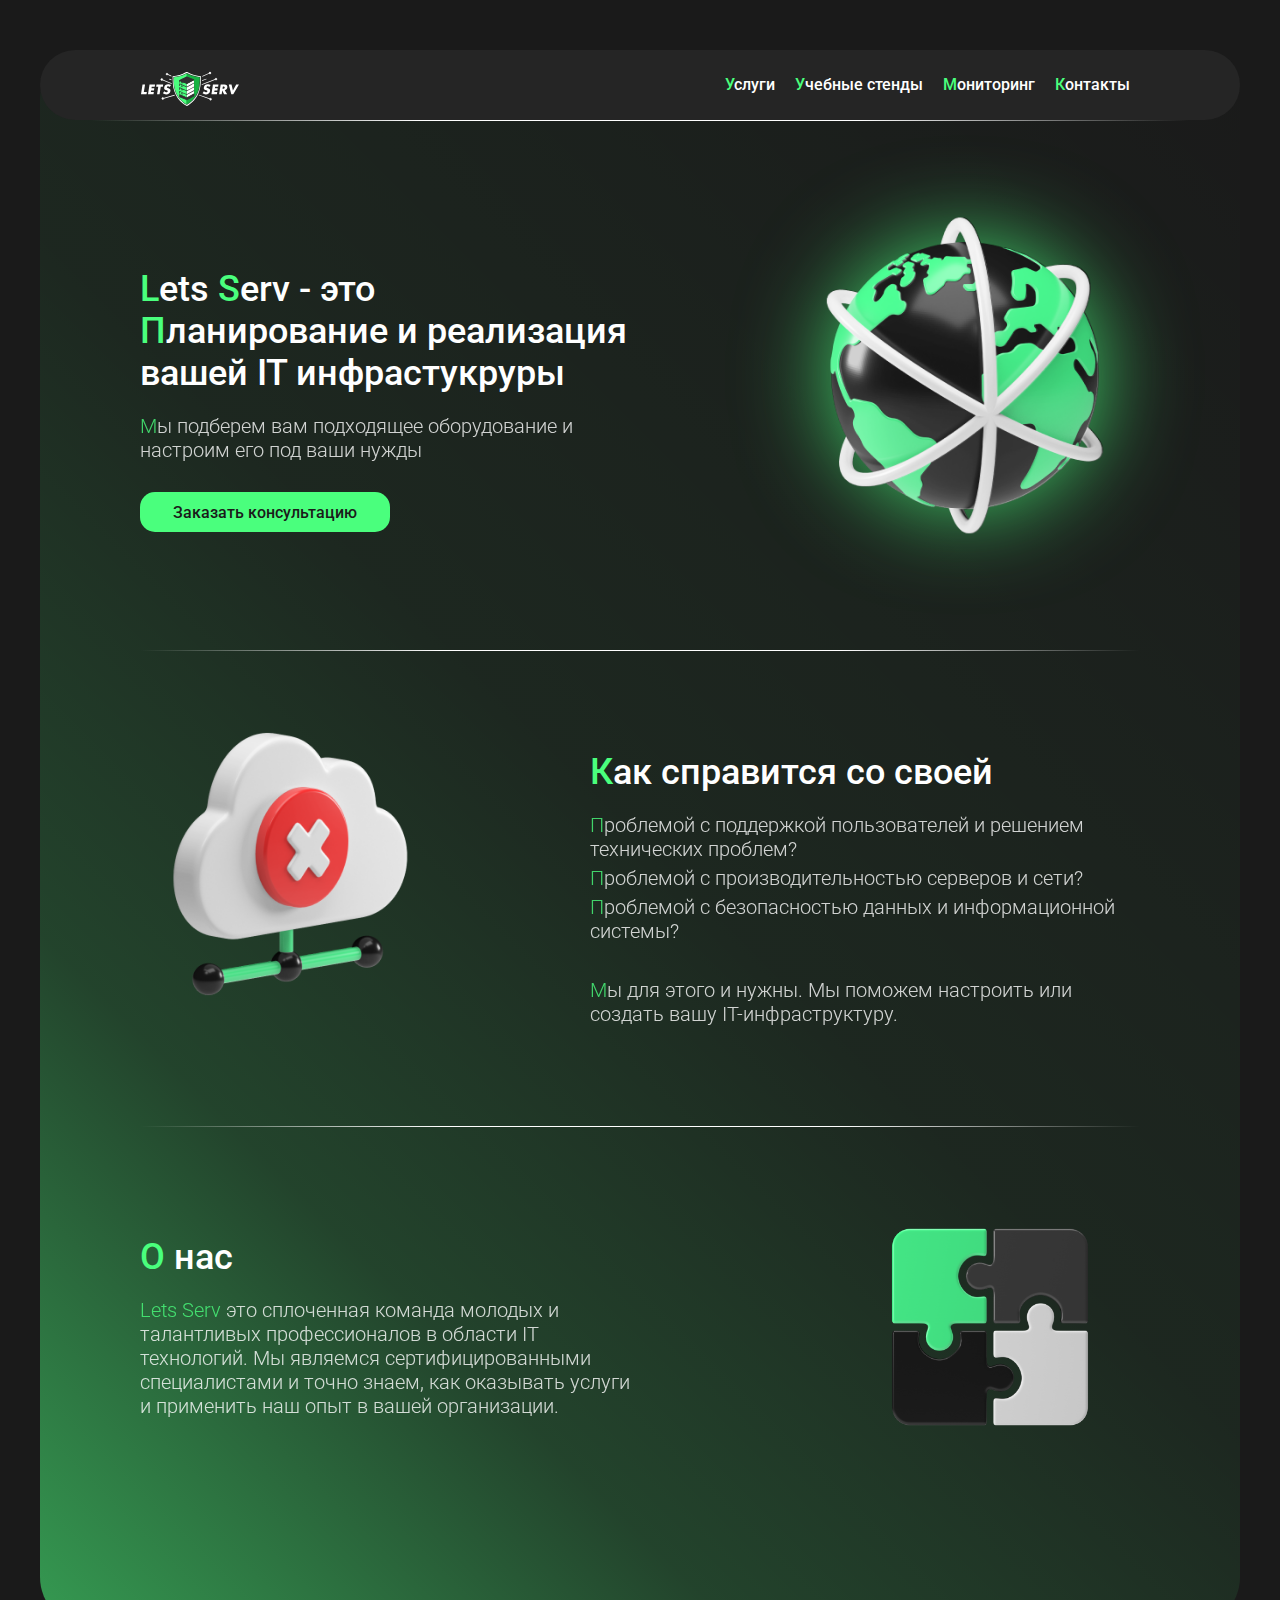
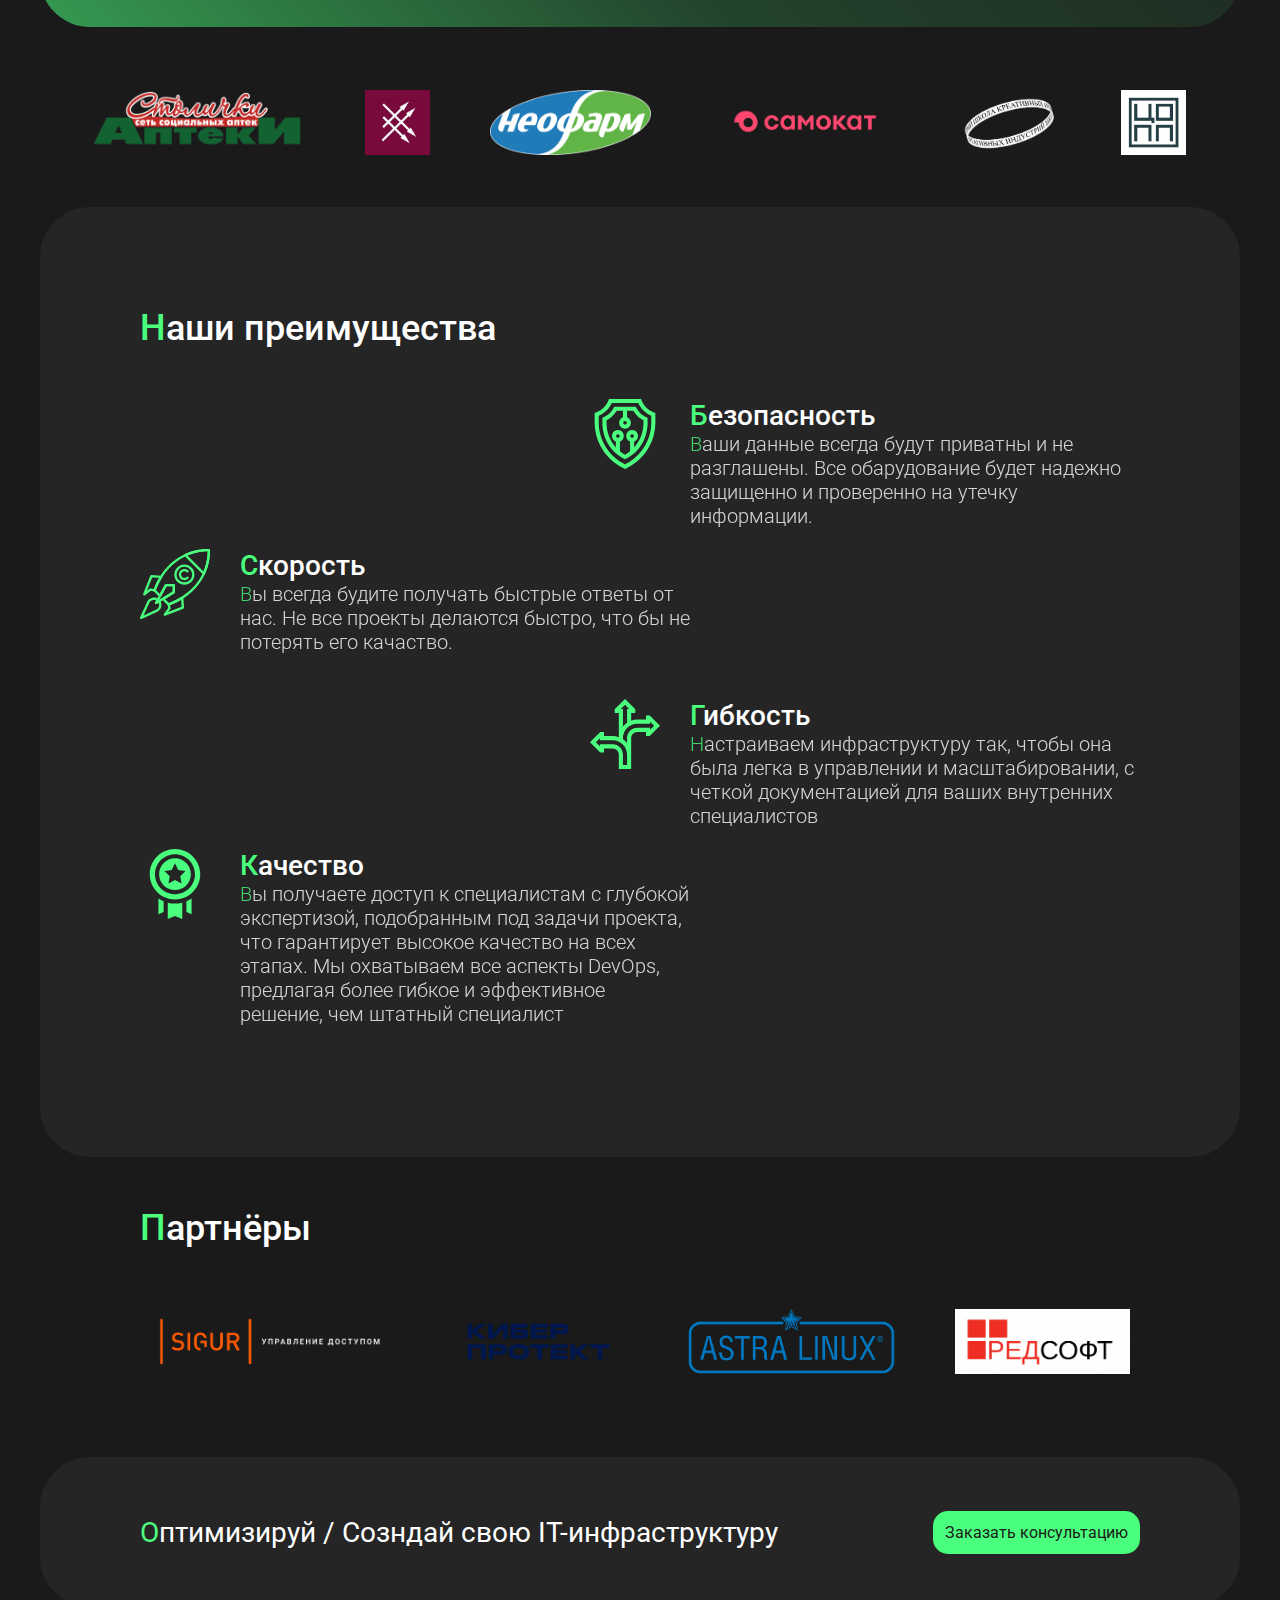
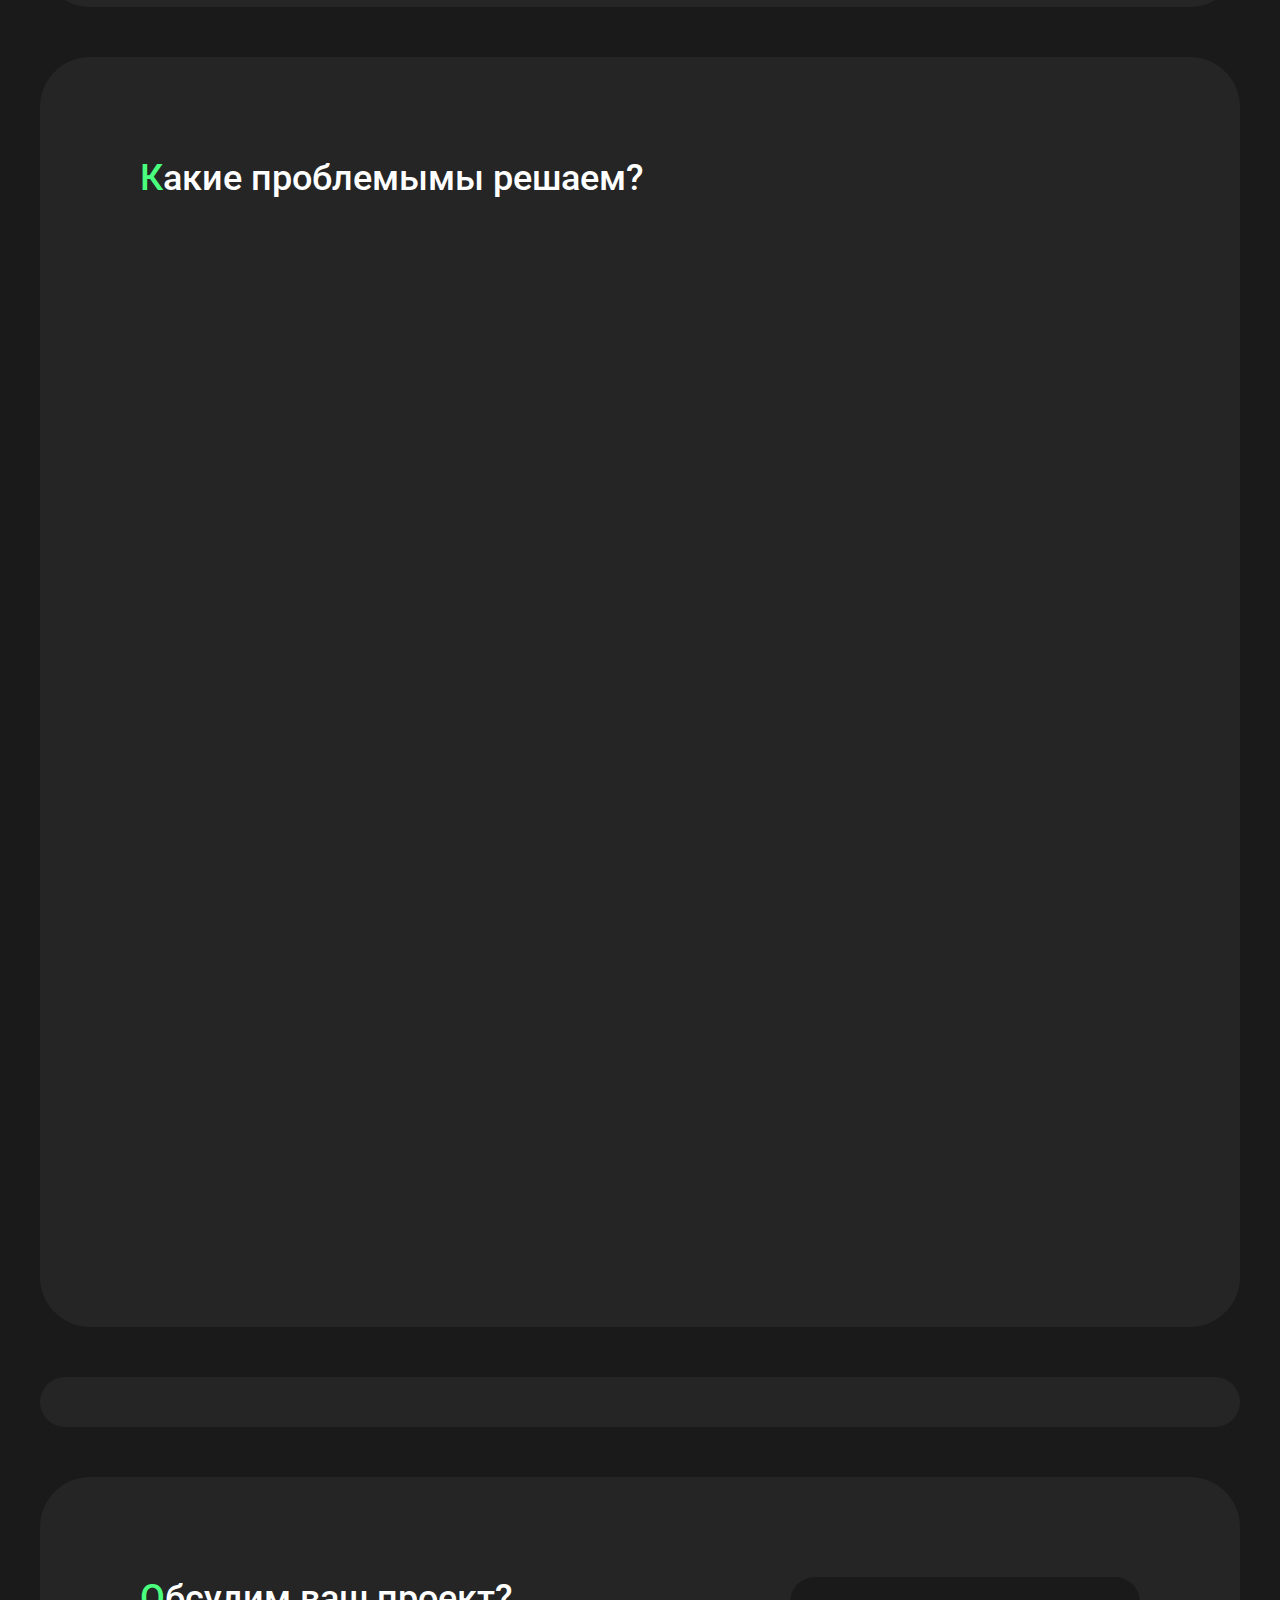
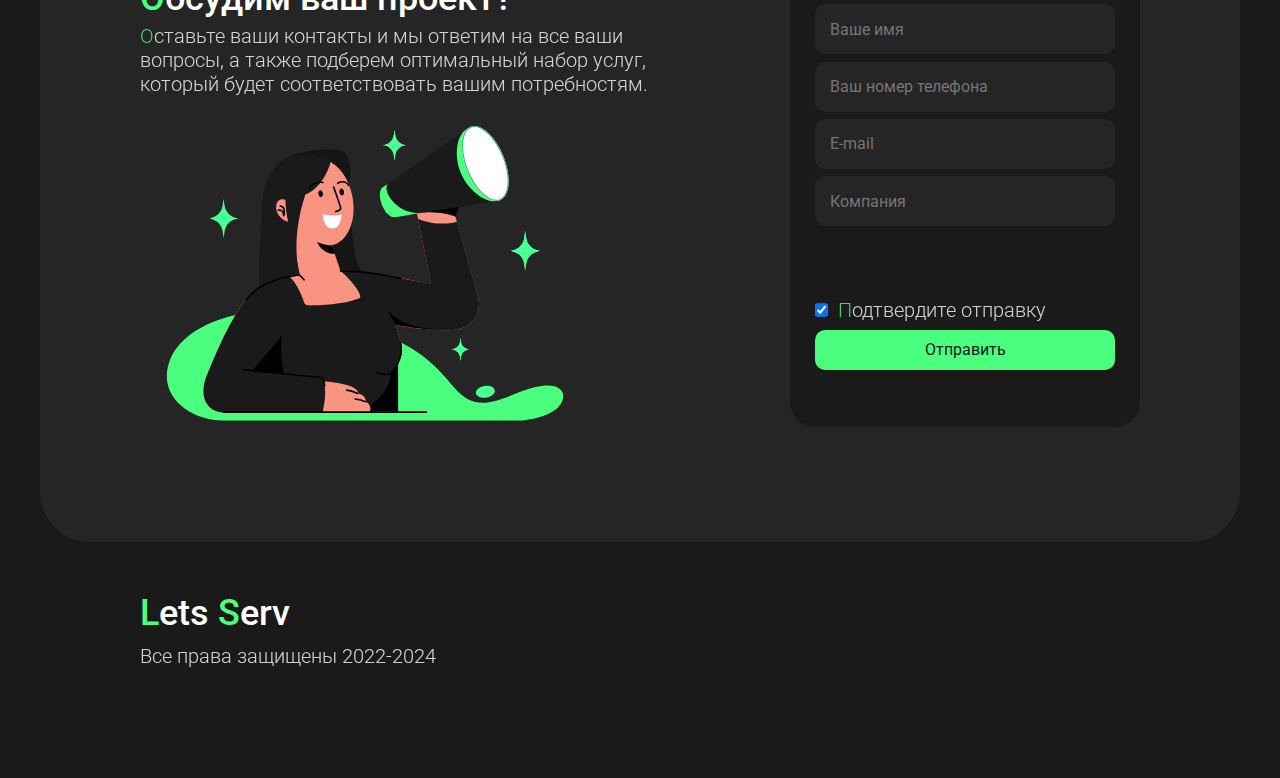
==== index.html @ 818cccf0 "com23" ====
<!DOCTYPE html>
<html lang="ru">
  <head>
    <meta charset="UTF-8" />
    <meta http-equiv="Content-Type" content="text/html; charset=utf-8">
    <meta name="viewport" content="width=device-width, initial-scale=1.0">
    <title>«Lets serv» —  DevOps-услуги, миграция инфраструктуры, it планирования, CI/CD под ключ</title>
    <meta name="description" content="Услуги DevOps-инженеров: настройка CI/CD, миграция в Kubernetes и cloud. Аудит и поддержка ИТ-инфраструктуры 24/7.">
    <meta name="keywords" content="DevOps инженеров, Девопс, CI/CD, миграция в Kubernetes и облака, ИТ-инфраструктура, SRE практики">
    <meta property="og:url" content="https://letsserv.ru/">
    <meta property="og:title" content="«Факт» — DevOps-услуги, миграция инфраструктуры, CI/CD под ключ">
    <meta property="og:description" content="Услуги DevOps-инженеров: настройка CI/CD, миграция в Kubernetes и cloud. Аудит и поддержка ИТ-инфраструктуры 24/7.">
    <link
      rel="apple-touch-icon"
      sizes="180x180"
      href="assets/imges/favicon/apple-touch-icon.png"
    />
    <link
      rel="icon"
      type="image/png"
      sizes="32x32"
      href="assets/imges/favicon/favicon-32x32.png"
    />
    <link
      rel="icon"
      type="image/png"
      sizes="16x16"
      href="assets/imges/favicon/favicon-16x16.png"
    />
    <link rel="manifest" href="assets/imges/favicon/site.webmanifest" />

    <link rel="stylesheet" href="assets/styles/main.min.css" />

    <link rel="stylesheet" href="assets/styles/index.css" />
    <link rel="stylesheet" href="assets/styles/color.css" />

    <link rel="preconnect" href="https://fonts.googleapis.com" />
    <link rel="preconnect" href="https://fonts.gstatic.com" crossorigin />
    <link
      href="https://fonts.googleapis.com/css2?family=Roboto:ital,wght@0,100;0,300;0,400;0,500;0,700;0,900;1,100;1,300;1,400;1,500;1,700;1,900&display=swap"
      rel="stylesheet"
    />
  </head>
  <body id="bodyRemove">
    <header id="hed" class="header bg_content indent">
      <div class="box__">
        <div class="container_logo">
          <a class="logo" href="#">
            <svg
              width="1400"
              height="500"
              viewBox="0 0 1400 500"
              fill="none"
              xmlns="http://www.w3.org/2000/svg"
            >
              <path
                d="M657 17.2261L602 40.2261L558 59.2261L489 72.2261L462 78.2261L464 159.226L472 237.226L491 299.226L518 353.226L537 379.226L560 411.226L608 451.226L654 480.226L657 17.2261Z"
                fill="#4AFF7D"
              />
              <path
                d="M654 23.2261V480.226L720 440.226L790 356.226L820 290.226L839 230.226L845 153.226L848 97.2261L849 80.2261L791 65.2261L700 39.2261L671 24.2261L652 17.2261L654 23.2261Z"
                fill="#15B241"
              />
              <path
                d="M840.9 206.826C836.1 244.726 826 281.426 809.9 316.226C790.5 357.926 765.1 395.526 731.1 426.726C712.8 443.526 694.1 460.126 672 472.126C667 474.826 661.9 477.326 656.6 479.326C654.8 480.026 651.9 479.526 650.1 478.526C642 474.226 633.7 470.226 626.3 464.926C612.7 455.026 599.5 444.426 586.5 433.626C558.6 410.426 537.2 381.826 518.3 351.026C498 318.026 485.4 282.026 476 244.726C470.2 221.626 467 198.126 466 174.426C464.7 144.226 463.4 114.126 462.2 83.9258C462 78.5258 462.1 78.3258 467.7 77.3258C482.7 74.7258 497.7 72.2258 512.7 69.8258C543.9 64.6258 574 55.7258 602.9 43.0258C618.6 36.1258 634.1 28.7258 649.5 21.1258C653.7 19.0258 657 19.2258 661.1 21.2258C687.2 34.5258 713.8 46.7258 741.6 56.0258C767.1 64.5258 793.5 69.4258 820 73.5258C828 74.8258 836 76.5258 844 77.7258C847 78.2258 848 79.3258 847.9 82.4258C847.2 99.9258 846.7 117.526 846.2 135.026C846.2 135.126 843.9 183.126 840.9 206.826ZM473.5 129.926C474.3 145.526 475.3 161.726 476.1 178.026C477.2 199.626 480 220.926 485.4 241.826C493.5 273.526 503.3 304.526 519.9 333.026C533.2 355.826 547.7 377.726 565.6 397.226C579.5 412.426 595.5 425.326 611.2 438.426C622.8 448.126 636 455.626 649.3 462.726C652.4 464.426 655.4 464.926 658.7 463.026C669.2 456.926 680.5 452.026 690 444.726C718.7 422.926 745.1 398.726 766.6 369.226C801.8 320.826 822.5 266.826 830.6 208.026C836 168.926 835.9 129.326 837.3 89.8258C837.4 87.6258 836.4 86.9258 834.4 86.6258C827 85.4258 819.7 83.9258 812.3 82.7258C784 78.4258 755.9 72.9258 728.8 63.2258C705 54.7258 682 44.2258 659.4 32.8258C656.2 31.2258 653.5 31.0258 650.3 32.8258C646.5 35.0258 642.5 36.8258 638.6 38.7258C602 56.6258 564.2 71.3258 523.9 78.3258C509 80.9258 494.1 83.3258 479.2 85.7258C472.2 86.8258 472 86.7258 472.2 94.0258C472.7 105.826 473.1 117.626 473.5 129.926Z"
                fill="#313131"
              />
              <path
                class="logo_th-w"
                d="M847 205.426C842 244.526 831.6 282.526 815 318.426C795 361.526 768.7 400.326 733.6 432.526C714.7 449.926 695.4 467.026 672.6 479.426C667.5 482.226 662.1 484.726 656.7 486.826C654.8 487.526 651.9 487.026 650 486.026C641.7 481.626 633 477.526 625.4 471.926C611.3 461.626 597.7 450.726 584.3 439.626C555.5 415.626 533.4 386.126 513.9 354.326C492.9 320.226 479.9 283.126 470.3 244.526C464.3 220.626 461 196.426 459.9 171.926C458.6 140.726 457.2 109.626 456 78.4259C455.8 72.8259 455.9 72.6259 461.7 71.6259C477.2 68.9259 492.7 66.4259 508.2 63.8259C540.4 58.5259 571.5 49.2259 601.4 36.1259C617.6 29.0259 633.6 21.3259 649.5 13.5259C653.8 11.4259 657.3 11.5259 661.5 13.6259C688.5 27.3259 715.9 39.9259 744.7 49.5259C771.1 58.3259 798.3 63.3259 825.7 67.6259C834 68.9259 842.2 70.7259 850.5 72.0259C853.6 72.5259 854.7 73.7259 854.5 76.9259C853.8 95.0259 853.3 113.126 852.7 131.326C852.5 131.326 850.1 180.926 847 205.426ZM467.6 126.026C468.5 142.126 469.4 158.926 470.3 175.726C471.5 198.026 474.4 220.026 479.9 241.626C488.2 274.426 498.4 306.426 515.6 335.826C529.3 359.326 544.3 381.926 562.8 402.126C577.2 417.826 593.7 431.126 609.9 444.726C621.9 454.826 635.5 462.426 649.2 469.826C652.4 471.526 655.5 472.126 658.9 470.126C669.7 463.826 681.4 458.726 691.3 451.226C721 428.726 748.2 403.726 770.4 373.226C806.8 323.226 828.2 267.526 836.5 206.726C842.1 166.326 842 125.426 843.4 84.6259C843.5 82.3259 842.5 81.6259 840.5 81.3259C832.9 80.0259 825.3 78.5259 817.7 77.3259C788.4 72.9259 759.4 67.2259 731.5 57.2259C706.9 48.4259 683.2 37.5259 659.8 25.8259C656.5 24.1259 653.7 23.9259 650.4 25.8259C646.5 28.1259 642.3 29.9259 638.3 31.9259C600.5 50.4259 561.5 65.6259 519.8 72.9259C504.4 75.6259 489.1 78.1259 473.7 80.5259C466.4 81.7259 466.3 81.6259 466.5 89.0259C466.7 101.126 467.1 113.226 467.6 126.026Z"
                fill="white"
              />
              <path
                d="M656 177.226V376.326L756 323.226V123.226L656 177.226Z"
                fill="white"
              />
              <path
                d="M556.5 130.726L653 80.2261L751.5 120.726L655 169.226L556.5 130.726Z"
                fill="#313131"
              />
              <path
                d="M559.5 135.826C587.7 121.026 615.9 106.326 644.1 91.5259C648.1 89.4259 652 87.3259 656 85.3259C654.5 85.5259 652.9 85.7259 651.4 85.9259C680.1 97.7259 708.8 109.526 737.5 121.326C741.6 123.026 745.8 124.726 749.9 126.426C749.4 122.726 748.9 119.126 748.5 115.426C720.4 129.526 692.3 143.726 664.2 157.826C660.1 159.826 656.1 161.926 652 163.926C653.5 163.726 655.1 163.526 656.6 163.326C627.8 152.126 599.1 140.826 570.3 129.626C566.2 128.026 562.2 126.426 558.1 124.826C550.9 122.026 547.8 133.626 554.9 136.426C584.2 147.826 613.5 159.326 642.7 170.726C646.1 172.026 649.8 174.126 653.4 174.926C657.2 175.826 662.1 172.226 665.4 170.626C682 162.326 698.6 153.926 715.1 145.626C728.2 139.026 741.3 132.426 754.5 125.826C759.6 123.226 757.4 116.626 753.1 114.826C723.8 102.726 694.5 90.7259 665.1 78.6259C661.8 77.2259 658.1 75.1259 654.6 74.3259C650.6 73.4259 645.6 77.2259 642.2 78.9259C625.8 87.5259 609.3 96.1259 592.9 104.726C579.7 111.626 566.6 118.526 553.4 125.426C546.6 129.126 552.7 139.426 559.5 135.826Z"
                fill="#313131"
              />
              <path
                d="M554.5 359.226L655.5 401.726L756 348.726L757 318.226L655.5 371.726L554.5 328.226V359.226Z"
                fill="#313131"
              />
              <path
                d="M553.1 364.026C583.3 376.726 613.4 389.426 643.6 402.126C647 403.526 651.1 406.126 654.8 406.626C658.4 407.126 663.5 403.126 666.4 401.526C683.5 392.526 700.7 383.426 717.8 374.426C731.3 367.326 744.9 360.126 758.4 353.026C760 352.226 760.8 350.426 760.9 348.726C761.2 338.526 761.6 328.426 761.9 318.226C762 314.326 757.6 312.226 754.4 313.926C724.7 329.526 695.1 345.226 665.4 360.826C661.2 363.026 657 365.226 652.9 367.426C654.6 367.426 656.3 367.426 657.9 367.426C628.4 354.726 599 342.026 569.5 329.326C565.3 327.526 561.1 325.726 556.9 323.926C553.5 322.526 549.4 324.126 549.4 328.226C549.4 338.526 549.4 348.926 549.4 359.226C549.4 365.626 559.4 365.626 559.4 359.226C559.4 348.926 559.4 338.526 559.4 328.226C556.9 329.626 554.4 331.126 551.9 332.526C582.4 345.626 612.8 358.726 643.3 371.826C646.6 373.226 651.7 376.626 655.5 376.626C659 376.626 663.7 372.926 666.6 371.426C684 362.226 701.4 353.126 718.8 343.926C732.4 336.826 745.9 329.626 759.5 322.526C757 321.126 754.5 319.626 752 318.226C751.7 328.426 751.3 338.526 751 348.726C751.8 347.326 752.7 345.826 753.5 344.426C724.2 359.826 695 375.326 665.7 390.726C661.5 392.926 657.2 395.226 653 397.426C654.3 397.226 655.6 397.126 656.9 396.926C627.4 384.526 598 372.126 568.5 359.726C564.3 357.926 560.1 356.226 555.9 354.426C549.9 351.926 547.3 361.526 553.1 364.026Z"
                fill="#313131"
              />
              <path
                d="M559 309.226C559 300.226 559 291.226 559 282.226C556.5 283.626 554 285.126 551.5 286.526C581.9 299.926 612.3 313.326 642.7 326.726C646.3 328.326 649.9 330.126 653.5 331.526C658 333.126 662.5 329.326 666.4 327.226C683.5 317.826 700.6 308.426 717.7 299.026C731.3 291.526 745 284.026 758.6 276.526C764.2 273.426 759.2 264.826 753.6 267.926C724.4 283.926 695.3 300.026 666.1 316.026C661.9 318.326 657.8 320.626 653.6 322.926C655.3 322.926 657 322.926 658.6 322.926C628.8 309.826 599 296.626 569.3 283.526C565.1 281.626 560.9 279.826 556.6 277.926C553.2 276.426 549.1 278.126 549.1 282.226C549.1 291.226 549.1 300.226 549.1 309.226C549 315.626 559 315.626 559 309.226Z"
                fill="#313131"
              />
              <path
                d="M559 258.226C559 249.226 559 240.226 559 231.226C556.5 232.626 554 234.126 551.5 235.526C581.9 248.926 612.3 262.326 642.7 275.726C646.3 277.326 649.9 279.126 653.5 280.526C658 282.126 662.5 278.326 666.4 276.226C683.5 266.826 700.6 257.426 717.7 248.026C731.3 240.526 745 233.026 758.6 225.526C764.2 222.426 759.2 213.826 753.6 216.926C724.4 232.926 695.3 249.026 666.1 265.026C661.9 267.326 657.8 269.626 653.6 271.926C655.3 271.926 657 271.926 658.6 271.926C628.8 258.826 599 245.626 569.3 232.526C565.1 230.626 560.9 228.826 556.6 226.926C553.2 225.426 549.1 227.126 549.1 231.226C549.1 240.226 549.1 249.226 549.1 258.226C549 264.626 559 264.626 559 258.226Z"
                fill="#313131"
              />
              <path
                d="M559 203.226C559 194.226 559 185.226 559 176.226C556.5 177.626 554 179.126 551.5 180.526C581.9 193.926 612.3 207.326 642.7 220.726C646.3 222.326 649.9 224.126 653.5 225.526C658 227.126 662.5 223.326 666.4 221.226C683.5 211.826 700.6 202.426 717.7 193.026C731.3 185.526 745 178.026 758.6 170.526C764.2 167.426 759.2 158.826 753.6 161.926C724.4 177.926 695.3 194.026 666.1 210.026C661.9 212.326 657.8 214.626 653.6 216.926C655.3 216.926 657 216.926 658.6 216.926C628.8 203.826 599 190.626 569.3 177.526C565.1 175.626 560.9 173.826 556.6 171.926C553.2 170.426 549.1 172.126 549.1 176.226C549.1 185.226 549.1 194.226 549.1 203.226C549 209.626 559 209.626 559 203.226Z"
                fill="#313131"
              />
              <path
                d="M559.5 157.226C559.5 148.226 559.5 139.226 559.5 130.226C557 131.626 554.5 133.126 552 134.526C581.9 147.726 611.8 160.926 641.6 174.026C645.7 175.826 649.7 177.826 653.8 179.426C658 181.026 661.4 178.126 664.9 176.126C681.4 166.926 697.9 157.726 714.3 148.526C727.8 141.026 741.4 133.426 754.9 125.926C760.5 122.826 755.5 114.126 749.9 117.326C721.9 132.926 693.9 148.526 665.9 164.126C661.9 166.326 657.9 168.626 653.9 170.826C655.6 170.826 657.3 170.826 658.9 170.826C629.1 157.726 599.3 144.526 569.6 131.426C565.4 129.526 561.2 127.726 556.9 125.826C553.5 124.326 549.4 126.026 549.4 130.126C549.4 139.126 549.4 148.126 549.4 157.126C549.5 163.626 559.5 163.626 559.5 157.226Z"
                fill="#313131"
              />
              <path
                d="M573.9 307.326C583.2 311.626 592.6 316.026 601.9 320.326C605.4 321.926 608.4 316.726 604.9 315.126C595.6 310.826 586.2 306.426 576.9 302.126C573.5 300.526 570.4 305.626 573.9 307.326Z"
                fill="#1A1A1A"
              />
              <path
                d="M574.7 319.626C580.4 321.926 586 324.326 591.7 326.626C595.3 328.126 596.8 322.326 593.3 320.826C587.6 318.526 582 316.126 576.3 313.826C572.7 312.326 571.1 318.126 574.7 319.626Z"
                fill="#252525"
              />
              <path
                d="M574.7 265.626C580.4 267.926 586 270.326 591.7 272.626C595.3 274.126 596.8 268.326 593.3 266.826C587.6 264.526 582 262.126 576.3 259.826C572.7 258.326 571.1 264.126 574.7 265.626Z"
                fill="#252525"
              />
              <path
                d="M574.7 214.626C580.4 216.926 586 219.326 591.7 221.626C595.3 223.126 596.8 217.326 593.3 215.826C587.6 213.526 582 211.126 576.3 208.826C572.7 207.326 571.1 213.126 574.7 214.626Z"
                fill="#252525"
              />
              <path
                d="M574.7 166.626C580.4 168.926 586 171.326 591.7 173.626C595.3 175.126 596.8 169.326 593.3 167.826C587.6 165.526 582 163.126 576.3 160.826C572.7 159.326 571.1 165.126 574.7 166.626Z"
                fill="#252525"
              />
              <path
                d="M573.9 254.326C583.2 258.626 592.6 263.026 601.9 267.326C605.4 268.926 608.4 263.726 604.9 262.126C595.6 257.826 586.2 253.426 576.9 249.126C573.5 247.526 570.4 252.626 573.9 254.326Z"
                fill="#1A1A1A"
              />
              <path
                d="M573.9 202.326C583.2 206.626 592.6 211.026 601.9 215.326C605.4 216.926 608.4 211.726 604.9 210.126C595.6 205.826 586.2 201.426 576.9 197.126C573.5 195.526 570.4 200.626 573.9 202.326Z"
                fill="#1A1A1A"
              />
              <path
                d="M573.9 155.326C583.2 159.626 592.6 164.026 601.9 168.326C605.4 169.926 608.4 164.726 604.9 163.126C595.6 158.826 586.2 154.426 576.9 150.126C573.5 148.526 570.4 153.626 573.9 155.326Z"
                fill="#1A1A1A"
              />

              <path
                class="logo_th-w"
                d="M980.1 384.526L976.7 393.926L822.1 337.926C823.6 334.926 825.1 331.926 826.5 328.926L980.1 384.526Z"
                fill="white"
              />
              <path
                class="logo_th-w"
                d="M1056.2 119.826L863.9 194.126C864.3 190.426 864.6 186.726 865 183.026L1052.6 110.526L1056.2 119.826Z"
                fill="white"
              />
              <path
                class="logo_th-w"
                d="M872.7 73.5261C872.6 71.7261 872.3 70.2261 871.8 68.8261L967.9 25.2261L972 34.3261L872.9 79.3261C872.8 77.4261 872.8 75.4261 872.7 73.5261Z"
                fill="white"
              />
              <path
                class="logo_th-w"
                d="M444.4 179.726L312.6 127.026L316.3 117.726L443.8 168.726C443.9 172.426 444.1 176.026 444.4 179.726Z"
                fill="white"
              />
              <path
                class="logo_th-w"
                d="M483.8 330.226C485.2 333.326 486.7 336.326 488.2 339.326L331.7 385.926L328.8 376.326L483.8 330.226Z"
                fill="white"
              />
              <path
                class="logo_th-w"
                d="M439 70.8263C439 71.8263 439 72.7263 439 73.7263L385.9 50.6263L389.9 41.4263L440.3 63.3263C439.3 65.1263 439 67.6263 439 70.8263Z"
                fill="white"
              />
              <path
                class="logo_th-w"
                d="M441.6 118.026C441.7 121.626 441.9 125.326 442.1 128.926L407.7 115.926L411.2 106.526L441.6 118.026Z"
                fill="white"
              />
              <path
                class="logo_th-w"
                d="M932.1 114.926L868.1 137.926V137.826C868.3 134.226 868.6 130.626 868.8 127.026L928.7 105.526L932.1 114.926Z"
                fill="white"
              />
              <path
                class="logo_th-w"
                d="M318.9 396.226C326.356 396.226 332.4 390.182 332.4 382.726C332.4 375.27 326.356 369.226 318.9 369.226C311.444 369.226 305.4 375.27 305.4 382.726C305.4 390.182 311.444 396.226 318.9 396.226Z"
                fill="#1A1A1A"
                stroke="white"
                stroke-width="6"
                stroke-miterlimit="10"
              />
              <path
                class="logo_th-w"
                d="M304.9 130.226C312.356 130.226 318.4 124.182 318.4 116.726C318.4 109.27 312.356 103.226 304.9 103.226C297.444 103.226 291.4 109.27 291.4 116.726C291.4 124.182 297.444 130.226 304.9 130.226Z"
                fill="#1A1A1A"
                stroke="white"
                stroke-width="6"
                stroke-miterlimit="10"
              />
              <path
                class="logo_th-w"
                d="M377.9 55.2261C385.356 55.2261 391.4 49.1819 391.4 41.7261C391.4 34.2702 385.356 28.2261 377.9 28.2261C370.444 28.2261 364.4 34.2702 364.4 41.7261C364.4 49.1819 370.444 55.2261 377.9 55.2261Z"
                fill="#1A1A1A"
                stroke="white"
                stroke-width="6"
                stroke-miterlimit="10"
              />
              <path
                class="logo_th-w"
                d="M979.9 40.2261C987.356 40.2261 993.4 34.1819 993.4 26.7261C993.4 19.2702 987.356 13.2261 979.9 13.2261C972.444 13.2261 966.4 19.2702 966.4 26.7261C966.4 34.1819 972.444 40.2261 979.9 40.2261Z"
                fill="#1A1A1A"
                stroke="white"
                stroke-width="6"
                stroke-miterlimit="10"
              />
              <path
                class="logo_th-w"
                d="M1063.9 125.226C1071.36 125.226 1077.4 119.182 1077.4 111.726C1077.4 104.27 1071.36 98.2261 1063.9 98.2261C1056.44 98.2261 1050.4 104.27 1050.4 111.726C1050.4 119.182 1056.44 125.226 1063.9 125.226Z"
                fill="#1A1A1A"
                stroke="white"
                stroke-width="6"
                stroke-miterlimit="10"
              />

              <path
                class="logo_th-w"
                d="M987.9 406.226C995.356 406.226 1001.4 400.182 1001.4 392.726C1001.4 385.27 995.356 379.226 987.9 379.226C980.444 379.226 974.4 385.27 974.4 392.726C974.4 400.182 980.444 406.226 987.9 406.226Z"
                fill="#1A1A1A"
                stroke="white"
                stroke-width="6"
                stroke-miterlimit="10"
              />
              <path
                class="logo_th-w"
                d="M70.7 186.926L54 292.726H96.3L91.6 322.626H14L35.4 186.926H70.7Z"
                fill="white"
              />
              <path
                class="logo_th-w"
                d="M206 216.826H164.1L160.5 239.526H200.3L195.6 269.426H155.8L152 292.826H193.9L189.2 322.726H112.1L133.5 187.026H210.7L206 216.826Z"
                fill="white"
              />
              <path
                class="logo_th-w"
                d="M290.8 216.826L274.1 322.626H238.8L255.5 216.826H226.3L231 186.926H324.6L319.9 216.826H290.8Z"
                fill="white"
              />
              <path
                class="logo_th-w"
                d="M433.9 194.426L415.5 221.826C409.3 215.826 401.9 212.826 393.5 212.826C389.8 212.826 386.1 213.826 382.6 215.926C379.1 217.926 377 220.726 376.6 224.226C376.2 226.126 376.4 227.826 377.1 229.226C377.8 230.626 379 231.926 380.8 233.026C382.5 234.126 384 234.926 385.2 235.326C386.4 235.826 388 236.426 390.1 237.126L398.7 239.826C408.8 242.926 416.3 247.326 421.3 253.026C426.3 258.726 427.9 266.726 426.2 276.926C423.7 293.326 417.1 305.526 406.4 313.426C395 321.926 381.5 326.226 365.9 326.226C348.7 326.226 333.6 321.026 320.5 310.726L340.1 282.326C349.3 291.726 359.1 296.326 369.3 296.326C374 296.326 378.2 295.126 381.9 292.826C385.6 290.526 387.8 287.126 388.6 282.626C389 280.826 388.7 279.126 388 277.626C387.2 276.026 386.3 274.826 385.2 273.826C384.1 272.826 382.6 271.926 380.5 271.026C378.5 270.126 376.8 269.426 375.6 269.026C374.4 268.626 372.8 268.126 370.7 267.526C370.2 267.426 369.9 267.326 369.6 267.126C367 266.326 364.7 265.526 362.8 264.926C360.9 264.326 358.9 263.626 356.7 262.726C354.5 261.926 352.6 261.026 351.2 260.226C349.8 259.426 348.3 258.326 346.7 257.126C345.1 255.926 343.9 254.726 342.9 253.426C341.9 252.126 341.1 250.626 340.3 248.926C339.5 247.226 339 245.326 338.6 243.326C338.2 241.326 338.1 239.126 338.2 236.626C338.3 234.126 338.5 231.526 339 228.626C341.2 214.926 347.2 203.926 357.3 195.626C367.3 187.326 379.2 183.126 393 183.126C399.8 183.126 406.9 184.126 414.3 186.226C421.9 188.426 428.4 191.126 433.9 194.426Z"
                fill="white"
              />
              <path
                class="logo_th-w"
                d="M988.9 194.426L970.5 221.826C964.3 215.826 956.9 212.826 948.5 212.826C944.8 212.826 941.1 213.826 937.6 215.926C934.1 217.926 932 220.726 931.6 224.226C931.2 226.126 931.4 227.826 932.1 229.226C932.8 230.626 934 231.926 935.8 233.026C937.5 234.126 939 234.926 940.2 235.326C941.4 235.826 943 236.426 945.1 237.126L953.7 239.826C963.8 242.926 971.3 247.326 976.3 253.026C981.3 258.726 982.9 266.726 981.2 276.926C978.7 293.326 972.1 305.526 961.4 313.426C950 321.926 936.5 326.226 920.9 326.226C903.7 326.226 888.6 321.026 875.5 310.726L895.1 282.326C904.3 291.726 914.1 296.326 924.3 296.326C929 296.326 933.2 295.126 936.9 292.826C940.6 290.526 942.8 287.126 943.6 282.626C944 280.826 943.7 279.126 943 277.626C942.2 276.026 941.3 274.826 940.2 273.826C939.1 272.826 937.6 271.926 935.5 271.026C933.5 270.126 931.8 269.426 930.6 269.026C929.4 268.626 927.8 268.126 925.7 267.526C925.2 267.426 924.9 267.326 924.6 267.126C922 266.326 919.7 265.526 917.8 264.926C915.9 264.326 913.9 263.626 911.7 262.726C909.5 261.926 907.7 261.026 906.2 260.226C904.8 259.426 903.3 258.326 901.7 257.126C900.1 255.926 898.9 254.726 897.9 253.426C896.9 252.126 896.1 250.626 895.3 248.926C894.5 247.226 894 245.326 893.6 243.326C893.2 241.326 893.1 239.126 893.2 236.626C893.3 234.126 893.5 231.526 894 228.626C896.2 214.926 902.2 203.926 912.3 195.626C922.3 187.326 934.2 183.126 948 183.126C954.8 183.126 961.9 184.126 969.3 186.226C976.9 188.426 983.3 191.126 988.9 194.426Z"
                fill="white"
              />
              <path
                class="logo_th-w"
                d="M1093.8 216.826H1051.9L1048.3 239.526H1088.1L1083.4 269.426H1043.6L1039.8 292.826H1081.7L1077.1 322.626H999.9L1021.3 186.926H1098.5L1093.8 216.826Z"
                fill="white"
              />
              <path
                class="logo_th-w"
                d="M1186.9 267.026L1220.7 322.626H1176.8L1151.8 270.426H1151.4L1143.1 322.626H1107.8L1129.2 186.926H1181.9C1196.1 186.926 1206.9 190.426 1214.5 197.326C1222.1 204.326 1224.8 214.726 1222.6 228.626C1221 238.326 1217.1 246.726 1210.7 253.826C1204.4 260.926 1196.4 265.326 1186.9 267.026ZM1160.4 213.926L1155 247.726H1158.4C1161.6 247.726 1164.6 247.526 1167.2 247.126C1169.8 246.726 1172.5 245.926 1175.3 244.926C1178.1 243.826 1180.3 242.126 1182.1 239.726C1183.8 237.326 1185 234.426 1185.5 230.926C1186 227.426 1185.8 224.526 1184.8 222.126C1183.8 219.726 1182.1 218.026 1179.8 216.926C1177.5 215.826 1175 215.126 1172.5 214.726C1170 214.326 1167.1 214.126 1163.9 214.126H1160.4V213.926Z"
                fill="white"
              />
              <path
                class="logo_th-w"
                d="M1281.2 186.926L1301 269.326L1346.9 186.926H1385.2L1305.8 322.626H1278.4L1242.8 186.926H1281.2Z"
                fill="white"
              />
            </svg>
          </a>
        </div>
        <div class="container_nav">
          <ul>
            <li>
              <a href="services.html"><span>У</span>слуги</a>
            </li>
            <li>
              <a href="stands.html"><span>У</span>чебные стенды</a>
            </li>
            <li>
              <a href="monitoring.html"><span>М</span>ониторинг</a>
            </li>
            <li>
              <a href="forms.html"><span>К</span>онтакты</a>
            </li>
          </ul>
        </div>
      </div>
    </header>
    <section
      class="
        container__about
        bg_content
        standard_container
        container__bg_gradient
        indent
      "
    >
      <div class="contetn__about_one standard_content content_info">
        <div class="text__solving_problemsabout_content-info">
          <h1><span>L</span>ets <span>S</span>erv - это</h1>
          <h2><span>П</span>ланирование и реализация вашей IT инфрастукруры</h2>
          <p>
            <span>М</span>ы подберем вам подходящее оборудование и настроим его
            под ваши нужды
          </p>
          <a class="btn_form_form" href="forms.html">Заказать консультацию</a>
        </div>
        <div class="svg__about_content-one">
          <div class="sun">
            <img src="assets/imges/Networking.png" alt="" />
            <div></div>
          </div>
        </div>
      </div>
      <div class="line"></div>
      <div class="contetn__about_two standard_content content_problem">
        <div class="svg__about_content-two">
          <img src="assets/imges/CloudUpdate.png" alt="" />
        </div>
        <div class="text__solving_problemsabout_content-problem">
          <h1><span>К</span>ак справится со своей</h1>
          <div>
            <p>
              <span>П</span>роблемой с поддержкой пользователей и решением
              технических проблем?
            </p>
            <p><span>П</span>роблемой с производительностью серверов и сети?</p>
            <p>
              <span>П</span>роблемой с безопасностью данных и информационной
              системы?
            </p>
            <p>
              <span>М</span>ы для этого и нужны. Мы поможем настроить или
              создать вашу IT-инфраструктуру.
            </p>
          </div>
        </div>
      </div>
      <div class="line"></div>
      <div class="content__about_three standard_content content_compani">
        <div class="text__solving_problemsabout_content-compani">
          <h1><span>О</span> нас</h1>
          <p>
            <span>Lets Serv</span>
            это сплоченная команда молодых и талантливых профессионалов в
            области IT технологий. Мы являемся сертифицированными специалистами
            и точно знаем, как оказывать услуги и применить наш опыт в вашей
            организации.
          </p>
        </div>
        <img src="assets/imges/Puzzle.png" alt="" />
      </div>
    </section>
    <section
      class="container__about_cooperation standard_container bg_content indent"
    >
      <div class="content_customers">
        <div class="our_clients">
          <img src="assets/imges/logo.com/Stolichka.png" alt="" />
          <img src="assets/imges/logo.com/Matrix.png" alt="" />
          <img src="assets/imges/logo.com/neologo.png" alt="" />
          <img src="assets/imges/logo.com/Samokat.png" alt="" />
          <img src="assets/imges/logo.com/ShKI.png" alt="" />
          <img src="assets/imges/logo.com/TsOPP.png" alt="" />
        </div>
      </div>
    </section>
    <section class="container__advantages standard_container bg_content">
      <h1 class="indent"><span>Н</span>аши преимущества</h1>
      <div class="wrapper__advantages indent">
        <div class="card card_1">
          <svg class="prem_svg" version="1.1" viewBox="-33 0 511 512">
            <g id="surface1">
              <path
                d="M 434.566406 98.242188 C 392.492188 83.570312 359.238281 51.269531 343.339844 9.613281 L 339.667969 0 L 105.425781 0 L 101.753906 9.613281 C 85.855469 51.269531 52.601562 83.570312 10.523438 98.242188 L 0.5 101.734375 L 0.5 171.15625 C 0.5 239.285156 19.226562 306.054688 54.652344 364.246094 C 90.078125 422.441406 140.789062 469.734375 201.308594 501.023438 L 222.546875 512 L 243.78125 501.019531 C 304.300781 469.734375 355.015625 422.441406 390.441406 364.246094 C 425.867188 306.054688 444.59375 239.285156 444.59375 171.15625 L 444.59375 101.734375 Z M 414.703125 171.15625 C 414.703125 299.371094 343.949219 415.59375 230.058594 474.46875 L 222.546875 478.351562 L 215.035156 474.46875 C 101.140625 415.59375 30.390625 299.371094 30.390625 171.15625 L 30.390625 122.636719 C 72.855469 104.960938 106.847656 71.886719 125.691406 29.890625 L 319.402344 29.890625 C 338.242188 71.886719 372.234375 104.960938 414.703125 122.636719 Z M 414.703125 171.15625 "
              ></path>
              <path
                d="M 304.832031 63.410156 L 300.484375 56.125 L 144.609375 56.125 L 140.257812 63.410156 C 120.753906 96.074219 105.382812 113.910156 65.882812 133.226562 L 57.503906 137.324219 L 57.503906 189.269531 L 57.527344 190.117188 C 60.339844 239.6875 74.667969 287.609375 98.964844 328.703125 C 124.445312 371.800781 161.066406 407.445312 204.871094 431.78125 L 222.546875 440.929688 L 239.828125 431.996094 L 240.222656 431.78125 C 284.023438 407.445312 320.644531 371.800781 346.128906 328.703125 C 370.425781 287.609375 384.753906 239.6875 387.566406 190.117188 L 387.589844 137.324219 L 379.210938 133.226562 C 339.707031 113.910156 324.339844 96.074219 304.832031 63.410156 Z M 235.792969 173.742188 C 235.792969 181.046875 229.851562 186.988281 222.546875 186.988281 C 215.242188 186.988281 209.300781 181.046875 209.300781 173.742188 C 209.300781 166.4375 215.242188 160.496094 222.546875 160.496094 C 229.851562 160.496094 235.792969 166.4375 235.792969 173.742188 Z M 157.363281 270.300781 C 157.363281 262.996094 163.304688 257.054688 170.609375 257.054688 C 177.914062 257.054688 183.855469 262.996094 183.855469 270.300781 C 183.855469 277.601562 177.914062 283.546875 170.609375 283.546875 C 163.304688 283.546875 157.363281 277.605469 157.363281 270.300781 Z M 261.238281 270.300781 C 261.238281 262.996094 267.179688 257.054688 274.484375 257.054688 C 281.785156 257.054688 287.730469 262.996094 287.730469 270.300781 C 287.730469 277.601562 281.785156 283.546875 274.484375 283.546875 C 267.179688 283.546875 261.238281 277.605469 261.238281 270.300781 Z M 357.699219 188.839844 C 353.980469 252.691406 329.492188 310.957031 289.429688 355.085938 L 289.429688 310.761719 C 305.867188 304.671875 317.617188 288.832031 317.617188 270.296875 C 317.617188 246.511719 298.269531 227.160156 274.484375 227.160156 C 250.699219 227.160156 231.347656 246.511719 231.347656 270.296875 C 231.347656 288.832031 243.097656 304.671875 259.539062 310.761719 L 259.539062 383.054688 C 249.027344 391.390625 237.792969 398.921875 225.898438 405.546875 L 222.546875 407.28125 L 219.195312 405.546875 C 207.296875 398.921875 196.066406 391.390625 185.554688 383.054688 L 185.554688 310.765625 C 201.996094 304.671875 213.746094 288.835938 213.746094 270.300781 C 213.746094 246.515625 194.394531 227.164062 170.609375 227.164062 C 146.824219 227.164062 127.472656 246.515625 127.472656 270.300781 C 127.472656 288.835938 139.222656 304.671875 155.664062 310.765625 L 155.664062 355.085938 C 115.601562 310.957031 91.109375 252.691406 87.394531 188.839844 L 87.394531 155.820312 C 124.335938 136.320312 142.777344 116.023438 161.484375 86.015625 L 207.601562 86.015625 L 207.601562 133.28125 C 191.160156 139.371094 179.410156 155.210938 179.410156 173.742188 C 179.410156 197.527344 198.761719 216.878906 222.546875 216.878906 C 246.332031 216.878906 265.683594 197.527344 265.683594 173.742188 C 265.683594 155.210938 253.933594 139.371094 237.492188 133.28125 L 237.492188 86.015625 L 283.609375 86.015625 C 302.316406 116.023438 320.757812 136.320312 357.699219 155.820312 Z M 357.699219 188.839844 "
              ></path>
            </g>
          </svg>
          <div>
            <h1><span>Б</span>езопасность</h1>
            <p>
              <span>В</span>аши данные всегда будут приватны и не разглашены.
              Все обарудование будет надежно защищенно и проверенно на утечку
              информации.
            </p>
          </div>
        </div>
        <div class="card card_2">
          <svg
            class="prem_svg"
            version="1.1"
            id="Capa_1"
            x="0px"
            y="0px"
            viewBox="0 0 512.005 512.005"
            xml:space="preserve"
          >
            <g>
              <g>
                <path
                  d="M162.677,199.606c-1.365-2.679-4.036-4.437-7.031-4.633l-71.786-4.787c-3.72-0.367-7.159,1.937-8.516,5.401 L23.593,327.845c-1.391,3.55-0.256,7.586,2.782,9.898c1.519,1.16,3.345,1.741,5.162,1.741c1.8,0,3.601-0.563,5.12-1.706 l42.954-32.211l25.01,5c4.079,0.811,8.157-1.425,9.642-5.324c13.431-35.181,29.6-67.895,48.039-97.222 C163.898,205.476,164.043,202.276,162.677,199.606z M100.934,292.425l-21.724-4.343c-2.372-0.469-4.847,0.094-6.792,1.544 l-22.006,16.502l38.542-98.502l51.521,3.43C125.628,236.186,112.368,263.473,100.934,292.425z"
                ></path>
              </g>
            </g>
            <g>
              <g>
                <path
                  d="M321.822,428.156l-4.787-71.795c-0.205-3.004-1.963-5.674-4.642-7.04c-2.671-1.365-5.871-1.229-8.413,0.375 c-29.336,18.439-62.042,34.609-97.222,48.039c-3.891,1.476-6.144,5.555-5.324,9.642l5,25.01l-32.211,42.945 c-2.287,3.055-2.278,7.253,0.034,10.291c1.647,2.167,4.181,3.37,6.792,3.37c1.041,0,2.091-0.196,3.114-0.572l132.258-51.751 C319.885,435.315,322.069,431.867,321.822,428.156z M205.87,461.579l16.502-22.006c1.451-1.937,2.014-4.411,1.536-6.792 l-4.343-21.716c28.96-11.434,56.239-24.694,81.368-39.541l3.439,51.512L205.87,461.579z"
                ></path>
              </g>
            </g>
            <g>
              <g>
                <path
                  d="M247.45,256.007h-57.494c-3.097,0-5.947,1.681-7.458,4.386l-72.162,129.664c-1.877,3.379-1.246,7.611,1.536,10.291 c1.63,1.57,3.771,2.389,5.922,2.389c1.519,0,3.046-0.401,4.411-1.237l129.664-78.467c2.551-1.544,4.113-4.309,4.113-7.295V264.54 C255.983,259.83,252.16,256.007,247.45,256.007z M238.918,310.933l-98.033,59.328l54.081-97.18v-0.009h43.952V310.933z"
                ></path>
              </g>
            </g>
            <g>
              <g>
                <path
                  d="M511.574,8.224c-0.35-4.155-3.643-7.449-7.799-7.799c-2.833-0.222-283.825-19.839-405.451,298.724 c-1.203,3.149-0.444,6.698,1.937,9.079l40.573,40.573c1.903,1.903,4.565,2.773,7.236,2.415c2.654-0.384,4.975-1.988,6.272-4.335 l40.65-73.808h43.927v37.962l-74.252,46.879c-2.193,1.391-3.635,3.695-3.925,6.272c-0.29,2.577,0.614,5.145,2.449,6.98 l40.573,40.573c1.63,1.63,3.806,2.5,6.033,2.5c1.024,0,2.056-0.179,3.046-0.563C531.421,292.041,511.813,11.049,511.574,8.224z M466.811,159.613c-29.942,74.081-98.46,174.794-254.908,236.136l-29.097-29.097l69.201-43.688 c2.474-1.57,3.976-4.292,3.976-7.219v-51.197c0-4.71-3.823-8.533-8.533-8.533h-57.511c-3.114,0-5.973,1.698-7.475,4.42 l-37.604,68.279l-28.61-28.619C223.021,27.713,450.607,16.569,494.849,17.192C495.165,37.091,493.339,93.97,466.811,159.613z"
                ></path>
              </g>
            </g>
            <g>
              <g>
                <path
                  d="M146.166,376.874c-1.852-2.457-4.804-3.652-7.697-3.345c0.299-2.901-0.896-5.845-3.345-7.697 c-12.867-9.727-29.472-12.961-45.573-8.883c-17.091,4.343-31.068,15.999-38.338,31.998L0.768,499.933 c-1.476,3.242-0.785,7.057,1.732,9.565c1.63,1.638,3.814,2.5,6.033,2.5c1.195,0,2.398-0.256,3.533-0.768l110.986-50.454 c15.99-7.261,27.646-21.238,31.989-38.329C159.128,406.363,155.894,389.75,146.166,376.874z M138.504,418.249 c-3.055,12.04-11.263,21.878-22.509,26.998l-90.277,41.034l41.034-90.285c5.111-11.246,14.958-19.455,26.998-22.509 c3.166-0.802,6.348-1.195,9.488-1.195c5.316,0,10.512,1.135,15.248,3.345l-8.123,14.378c-1.886,3.336-1.314,7.526,1.399,10.231 c2.713,2.722,6.903,3.285,10.231,1.399l14.378-8.132C139.869,401.039,140.663,409.733,138.504,418.249z"
                ></path>
              </g>
            </g>
            <g>
              <g>
                <path
                  d="M511.574,8.233c-0.35-4.155-3.644-7.449-7.799-7.799c-3.328-0.265-82.427-6.255-175.451,36.597 c-2.534,1.16-4.335,3.498-4.83,6.246s0.393,5.563,2.364,7.534l135.33,135.33c1.613,1.613,3.789,2.5,6.033,2.5 c0.503,0,1.007-0.043,1.51-0.128c2.748-0.495,5.077-2.295,6.246-4.83C517.837,90.659,511.847,11.552,511.574,8.233z M464.456,165.261L346.738,47.543c68.1-28.747,127.735-30.727,148.12-30.385C495.199,37.56,493.279,97.008,464.456,165.261z"
                ></path>
              </g>
            </g>
            <g>
              <g>
                <path
                  d="M376.841,135.158c-28.696-28.696-75.378-28.696-104.074,0s-28.696,75.378,0,104.074 c14.344,14.352,33.193,21.52,52.033,21.52c18.849,0,37.689-7.176,52.041-21.52C405.537,210.536,405.537,163.853,376.841,135.158z M364.776,227.166c-22.04,22.04-57.903,22.04-79.943,0c-22.04-22.04-22.04-57.903,0-79.943 c11.016-11.016,25.496-16.528,39.968-16.528s28.952,5.512,39.976,16.528C386.816,169.263,386.816,205.126,364.776,227.166z"
                ></path>
              </g>
            </g>
            <g>
              <g>
                <path
                  d="M341.763,204.162c-9.352,9.369-24.574,9.36-33.935,0c-9.352-9.36-9.352-24.574,0-33.935c9.352-9.352,24.574-9.36,33.935,0 c3.328,3.336,8.738,3.336,12.065,0c3.336-3.336,3.336-8.729,0-12.065c-15.999-16.007-42.058-16.007-58.065,0 c-16.008,16.007-16.008,42.058,0,58.065c8.004,8.004,18.525,12.006,29.037,12.006c10.521,0,21.033-4.002,29.028-12.006 c3.336-3.336,3.336-8.729,0-12.065C350.5,200.826,345.091,200.826,341.763,204.162z"
                ></path>
              </g>
            </g>
          </svg>
          <div>
            <h1><span>С</span>корость</h1>
            <p>
              <span>В</span>ы всегда будите получать быстрые ответы от нас. Не
              все проекты делаются быстро, что бы не потерять его качаство.
            </p>
          </div>
        </div>
        <div class="card card_3">
          <svg
            class="prem_svg"
            id="Capa_2"
            enable-background="new 0 0 512 512"
            viewBox="0 0 512 512"
          >
            <g>
              <path
                d="m436.749 120.501h-27.214l.002 30.125h-63.162c-15.659 0-30.91 2.643-45.25 7.709v-55.871l30.125-.001v-27.213l-75.25-75.25-75.25 75.25v27.214l30.125-.001v176.442c-14.158-5.031-29.388-7.78-45.25-7.78h-63.162v-30.125h-27.213l-75.25 75.251 75.25 75.25h27.213v-30.125h63.162c24.951 0 45.25 20.299 45.25 45.25v105.374h90.249l.001-105.374v-120.5c0-24.951 20.299-45.25 45.25-45.25h63.162v30.125h27.213l75.25-75.25zm-180.749-78.074 30.037 30.037h-14.912v100.93c-10.692 7.173-21.296 16.641-30.25 27.69v-128.62h-14.911zm15.124 439.573h-30.249v-75.375c0-41.493-33.757-75.25-75.25-75.25h-93.162v14.912l-30.037-30.037 30.037-30.037v14.912h93.162c58.173 0 105.5 47.327 105.5 105.5zm75.251-271.124c-41.493 0-75.25 33.757-75.25 75.25v35.576c-8.618-10.685-18.819-20.041-30.25-27.704v-7.872c-1.274-56.136 48.679-106.763 105.5-105.5h93.163l-.001-14.911 30.037 30.037-30.037 30.037v-14.912h-93.162z"
              ></path>
            </g>
          </svg>
          <div>
            <h1><span>Г</span>ибкость</h1>
            <p>
              <span>Н</span>астраиваем инфраструктуру так, чтобы она была легка
              в управлении и масштабировании, с четкой документацией для ваших
              внутренних специалистов
            </p>
          </div>
        </div>
        <div class="card card_4">
          <svg
            class="prem_svg"
            version="1.1"
            id="Layer_1"
            x="0px"
            y="0px"
            viewBox="0 0 512.001 512.001"
            xml:space="preserve"
          >
            <g>
              <g>
                <path
                  d="M339.293,382.587v78.998l37.849,15.753V361.885C365.317,369.988,352.65,376.948,339.293,382.587z"
                ></path>
              </g>
            </g>
            <g>
              <g>
                <path
                  d="M134.859,361.885v114.665l37.849-15.753v-78.21C159.351,376.948,146.683,369.988,134.859,361.885z"
                ></path>
              </g>
            </g>
            <g>
              <g>
                <path
                  d="M256,399.393c-18.284,0-36.039-2.302-52.997-6.621v88.231v30.998L256,489.944L308.997,512v-30.209v-89.019 C292.04,397.09,274.285,399.393,256,399.393z"
                ></path>
              </g>
            </g>
            <g>
              <g>
                <path
                  d="M256,0C154.24,0,71.452,82.788,71.452,184.549S154.24,369.097,256,369.097s184.549-82.788,184.549-184.549 S357.761,0,256,0z M256,330.1c-80.673,0-146.306-65.633-146.306-146.306c0-80.674,65.633-146.307,146.306-146.307 s146.306,65.633,146.306,146.307C402.306,264.468,336.674,330.1,256,330.1z"
                ></path>
              </g>
            </g>
            <g>
              <g>
                <path
                  d="M256,67.782c-63.968,0-116.011,52.042-116.011,116.012S192.032,299.804,256,299.804s116.011-52.042,116.011-116.011 C372.011,119.824,319.969,67.782,256,67.782z M303.681,251.5L256,226.433L208.32,251.5l9.106-53.092l-38.574-37.6l53.309-7.747 L256,104.755l23.84,48.306l53.309,7.747l-38.574,37.6L303.681,251.5z"
                ></path>
              </g>
            </g>
          </svg>
          <div>
            <h1><span>К</span>ачество</h1>
            <p>
              <span>В</span>ы получаете доступ к специалистам с глубокой
              экспертизой, подобранным под задачи проекта, что гарантирует
              высокое качество на всех этапах. Мы охватываем все аспекты DevOps,
              предлагая более гибкое и эффективное решение, чем штатный
              специалист
            </p>
          </div>
        </div>
      </div>
    </section>
    <section
      class="containret__our_partners standard_container bg_content indent"
    >
      <h1><span>П</span>артнёры</h1>
      <div class="our_partners">
        <img src="assets/imges/logo.com/sigur.png" alt="" />
        <img src="assets/imges/logo.com/Kiber.png" alt="" />
        <img src="assets/imges/logo.com/Astra.png" alt="" />
        <img src="assets/imges/logo.com/redsoft.png" alt="" />
      </div>
    </section>
    <section
      class="container__form-contact standard_container bg_content indent"
    >
      <h1><span>О</span>птимизируй / Созндай свою IT-инфраструктуру</h1>
      <a class="btn_form_form op__" href="forms.html">Заказать консультацию</a>
    </section>
    <section
      class="container__solving_problems standard_container bg_content indent"
    >
      <h1><span>К</span>акие проблемымы решаем?</h1>
      <div class="one">
        <svg
          width="331"
          height="130"
          viewBox="0 0 331 130"
          fill="none"
          xmlns="http://www.w3.org/2000/svg"
        >
          <path
            d="M230.81 92.6718C230.609 92.8845 230.343 93.0243 230.054 93.069V93.069C228.461 93.3155 228.619 95.6582 230.23 95.689L234.331 95.7673C236.037 95.7999 236.605 98.0659 235.116 98.8993L222.527 105.947C218.651 108.116 218.738 113.724 222.678 115.773L231.397 120.306C235.622 122.504 240.786 121.699 244.143 118.32L308.7 53.3458C311.012 51.019 312.271 47.8472 312.183 44.5683L311.455 17.2331C311.398 15.1177 309.697 13.4161 307.581 13.3597V13.3597C306.45 13.3296 305.359 13.7824 304.582 14.605L230.81 92.6718Z"
            fill="#172335"
          />
          <path
            d="M15.044 94.4918V91.6413C15.044 88.9177 15.9705 86.275 17.6713 84.1477L24.7387 75.3081C27.328 72.0696 31.4056 70.3972 35.5231 70.8849L226.341 93.4902C229.147 93.8227 230.806 90.4373 228.825 88.4229V88.4229C227.297 86.8695 227.889 84.2556 229.938 83.5136L234.689 81.7932C238.752 80.3215 243.044 83.3316 243.044 87.6535V114.636C243.044 117.716 241.86 120.678 239.736 122.909L238.342 124.374C236.077 126.754 232.935 128.101 229.65 128.101H27.044C20.4166 128.101 15.044 122.728 15.044 116.101V94.4918Z"
            fill="#343434"
          />
          <path
            d="M225.929 94.2409H230.957L234.309 93.5705L235.985 92.5649L243.024 85.5255V119.585L237.326 125.367C237.326 125.367 235.838 126.841 234.644 127.378C233.427 127.926 231.292 128.049 231.292 128.049L225.594 128.097L225.929 94.2409Z"
            fill="#343434"
          />
          <path
            d="M90.3379 3.54497C92.5907 1.27604 95.6559 0 98.8533 0H299.676C310.347 0 315.71 12.8832 308.192 20.455L238.164 90.9831C235.911 93.2521 232.846 94.5281 229.649 94.5281H28.8254C18.1551 94.5281 12.7918 81.6449 20.31 74.0731L90.3379 3.54497Z"
            fill="#4AFF7D"
          />
          <path
            d="M119.832 23.0083C122.087 20.7263 125.161 19.442 128.369 19.442H232.066C242.722 19.442 248.092 32.2953 240.603 39.8757L209.34 71.5198C207.085 73.8018 204.011 75.0861 200.803 75.0861H97.106C86.4502 75.0861 81.0805 62.2328 88.5695 54.6524L119.832 23.0083Z"
            fill="#1A1A1A"
          />
          <path
            d="M158.683 43.954C158.873 43.7157 159.161 43.5768 159.466 43.5768H175.585C176.423 43.5768 176.889 44.5444 176.368 45.1995L170.489 52.5853C170.299 52.8237 170.011 52.9626 169.707 52.9626H153.587C152.75 52.9626 152.283 51.995 152.805 51.3398L158.683 43.954Z"
            fill="#4AFF7D"
          />
          <rect x="26" y="95" width="194.419" height="33.5206" fill="#1A1A1A" />
          <rect x="204" y="114" width="6" height="6" rx="2" fill="#FF4A4D" />
          <rect
            x="194.044"
            y="114.101"
            width="6"
            height="6"
            rx="2"
            fill="#4AFF7D"
          />
          <rect x="194" y="102" width="6" height="6" rx="2" fill="#FFD84A" />
          <rect
            x="204.044"
            y="102.101"
            width="6"
            height="6"
            rx="2"
            fill="#754AFF"
          />
          <path
            d="M45.998 108.011H181.002"
            stroke="#343434"
            stroke-width="2"
            stroke-linecap="round"
          />
          <path
            d="M45.998 116.011H181.002"
            stroke="#343434"
            stroke-width="2"
            stroke-linecap="round"
          />
        </svg>
        <div class="text__solving_problems">
          <h1><span>В</span>ысокие расходы на IT-инфраструктуру</h1>
          <p>
            <span>З</span>начительные затраты на поддержку и эксплуатацию
            IT‑систем ограничивают возможности для новых бизнес‑инициатив
          </p>
        </div>
      </div>
      <div class="two">
        <svg
          width="331"
          height="130"
          viewBox="0 0 331 130"
          fill="none"
          xmlns="http://www.w3.org/2000/svg"
        >
          <path
            d="M230.81 92.6718C230.609 92.8845 230.343 93.0243 230.054 93.069V93.069C228.461 93.3155 228.619 95.6582 230.23 95.689L234.331 95.7673C236.037 95.7999 236.605 98.0659 235.116 98.8993L222.527 105.947C218.651 108.116 218.738 113.724 222.678 115.773L231.397 120.306C235.622 122.504 240.786 121.699 244.143 118.32L308.7 53.3458C311.012 51.019 312.271 47.8472 312.183 44.5683L311.455 17.2331C311.398 15.1177 309.697 13.4161 307.581 13.3597V13.3597C306.45 13.3296 305.359 13.7824 304.582 14.605L230.81 92.6718Z"
            fill="#172335"
          />
          <path
            d="M15.044 94.4918V91.6413C15.044 88.9177 15.9705 86.275 17.6713 84.1477L24.7387 75.3081C27.328 72.0696 31.4056 70.3972 35.5231 70.8849L226.341 93.4902C229.147 93.8227 230.806 90.4373 228.825 88.4229V88.4229C227.297 86.8695 227.889 84.2556 229.938 83.5136L234.689 81.7932C238.752 80.3215 243.044 83.3316 243.044 87.6535V114.636C243.044 117.716 241.86 120.678 239.736 122.909L238.342 124.374C236.077 126.754 232.935 128.101 229.65 128.101H27.044C20.4166 128.101 15.044 122.728 15.044 116.101V94.4918Z"
            fill="#343434"
          />
          <path
            d="M225.929 94.2409H230.957L234.309 93.5705L235.985 92.5649L243.024 85.5255V119.585L237.326 125.367C237.326 125.367 235.838 126.841 234.644 127.378C233.427 127.926 231.292 128.049 231.292 128.049L225.594 128.097L225.929 94.2409Z"
            fill="#343434"
          />
          <path
            d="M90.3379 3.54497C92.5907 1.27604 95.6559 0 98.8533 0H299.676C310.347 0 315.71 12.8832 308.192 20.455L238.164 90.9831C235.911 93.2521 232.846 94.5281 229.649 94.5281H28.8254C18.1551 94.5281 12.7918 81.6449 20.31 74.0731L90.3379 3.54497Z"
            fill="#4AFF7D"
          />
          <path
            d="M119.832 23.0083C122.087 20.7263 125.161 19.442 128.369 19.442H232.066C242.722 19.442 248.092 32.2953 240.603 39.8757L209.34 71.5198C207.085 73.8018 204.011 75.0861 200.803 75.0861H97.106C86.4502 75.0861 81.0805 62.2328 88.5695 54.6524L119.832 23.0083Z"
            fill="#1A1A1A"
          />
          <path
            d="M158.683 43.954C158.873 43.7157 159.161 43.5768 159.466 43.5768H175.585C176.423 43.5768 176.889 44.5444 176.368 45.1995L170.489 52.5853C170.299 52.8237 170.011 52.9626 169.707 52.9626H153.587C152.75 52.9626 152.283 51.995 152.805 51.3398L158.683 43.954Z"
            fill="#4AFF7D"
          />
          <rect x="26" y="95" width="194.419" height="33.5206" fill="#1A1A1A" />
          <rect x="204" y="114" width="6" height="6" rx="2" fill="#FF4A4D" />
          <rect
            x="194.044"
            y="114.101"
            width="6"
            height="6"
            rx="2"
            fill="#4AFF7D"
          />
          <rect x="194" y="102" width="6" height="6" rx="2" fill="#FFD84A" />
          <rect
            x="204.044"
            y="102.101"
            width="6"
            height="6"
            rx="2"
            fill="#754AFF"
          />
          <path
            d="M45.998 108.011H181.002"
            stroke="#343434"
            stroke-width="2"
            stroke-linecap="round"
          />
          <path
            d="M45.998 116.011H181.002"
            stroke="#343434"
            stroke-width="2"
            stroke-linecap="round"
          />
        </svg>
        <div class="text__solving_problems">
          <h1><span>Ф</span>окус на рутинных задачах вместо бизнес-целей</h1>
          <p>
            <span>В</span>аши специалисты перегружены операционными задачами,
            что мешает им сосредоточиться на стратегических задачах компании
          </p>
        </div>
      </div>
      <div class="three">
        <svg
          width="331"
          height="130"
          viewBox="0 0 331 130"
          fill="none"
          xmlns="http://www.w3.org/2000/svg"
        >
          <path
            d="M230.81 92.6718C230.609 92.8845 230.343 93.0243 230.054 93.069V93.069C228.461 93.3155 228.619 95.6582 230.23 95.689L234.331 95.7673C236.037 95.7999 236.605 98.0659 235.116 98.8993L222.527 105.947C218.651 108.116 218.738 113.724 222.678 115.773L231.397 120.306C235.622 122.504 240.786 121.699 244.143 118.32L308.7 53.3458C311.012 51.019 312.271 47.8472 312.183 44.5683L311.455 17.2331C311.398 15.1177 309.697 13.4161 307.581 13.3597V13.3597C306.45 13.3296 305.359 13.7824 304.582 14.605L230.81 92.6718Z"
            fill="#172335"
          />
          <path
            d="M15.044 94.4918V91.6413C15.044 88.9177 15.9705 86.275 17.6713 84.1477L24.7387 75.3081C27.328 72.0696 31.4056 70.3972 35.5231 70.8849L226.341 93.4902C229.147 93.8227 230.806 90.4373 228.825 88.4229V88.4229C227.297 86.8695 227.889 84.2556 229.938 83.5136L234.689 81.7932C238.752 80.3215 243.044 83.3316 243.044 87.6535V114.636C243.044 117.716 241.86 120.678 239.736 122.909L238.342 124.374C236.077 126.754 232.935 128.101 229.65 128.101H27.044C20.4166 128.101 15.044 122.728 15.044 116.101V94.4918Z"
            fill="#343434"
          />
          <path
            d="M225.929 94.2409H230.957L234.309 93.5705L235.985 92.5649L243.024 85.5255V119.585L237.326 125.367C237.326 125.367 235.838 126.841 234.644 127.378C233.427 127.926 231.292 128.049 231.292 128.049L225.594 128.097L225.929 94.2409Z"
            fill="#343434"
          />
          <path
            d="M90.3379 3.54497C92.5907 1.27604 95.6559 0 98.8533 0H299.676C310.347 0 315.71 12.8832 308.192 20.455L238.164 90.9831C235.911 93.2521 232.846 94.5281 229.649 94.5281H28.8254C18.1551 94.5281 12.7918 81.6449 20.31 74.0731L90.3379 3.54497Z"
            fill="#4AFF7D"
          />
          <path
            d="M119.832 23.0083C122.087 20.7263 125.161 19.442 128.369 19.442H232.066C242.722 19.442 248.092 32.2953 240.603 39.8757L209.34 71.5198C207.085 73.8018 204.011 75.0861 200.803 75.0861H97.106C86.4502 75.0861 81.0805 62.2328 88.5695 54.6524L119.832 23.0083Z"
            fill="#1A1A1A"
          />
          <path
            d="M158.683 43.954C158.873 43.7157 159.161 43.5768 159.466 43.5768H175.585C176.423 43.5768 176.889 44.5444 176.368 45.1995L170.489 52.5853C170.299 52.8237 170.011 52.9626 169.707 52.9626H153.587C152.75 52.9626 152.283 51.995 152.805 51.3398L158.683 43.954Z"
            fill="#4AFF7D"
          />
          <rect x="26" y="95" width="194.419" height="33.5206" fill="#1A1A1A" />
          <rect x="204" y="114" width="6" height="6" rx="2" fill="#FF4A4D" />
          <rect
            x="194.044"
            y="114.101"
            width="6"
            height="6"
            rx="2"
            fill="#4AFF7D"
          />
          <rect x="194" y="102" width="6" height="6" rx="2" fill="#FFD84A" />
          <rect
            x="204.044"
            y="102.101"
            width="6"
            height="6"
            rx="2"
            fill="#754AFF"
          />
          <path
            d="M45.998 108.011H181.002"
            stroke="#343434"
            stroke-width="2"
            stroke-linecap="round"
          />
          <path
            d="M45.998 116.011H181.002"
            stroke="#343434"
            stroke-width="2"
            stroke-linecap="round"
          />
        </svg>
        <div class="text__solving_problems">
          <h1><span>М</span>едленная реализация изменений</h1>
          <p>
            <span>Н</span>изкая скорость внедрения изменений в IT‑инфраструктуре
            снижает производительность команд и сдерживает вашу
            конкурентоспособность
          </p>
        </div>
      </div>
      <div class="four">
        <svg
          width="331"
          height="130"
          viewBox="0 0 331 130"
          fill="none"
          xmlns="http://www.w3.org/2000/svg"
        >
          <path
            d="M230.81 92.6718C230.609 92.8845 230.343 93.0243 230.054 93.069V93.069C228.461 93.3155 228.619 95.6582 230.23 95.689L234.331 95.7673C236.037 95.7999 236.605 98.0659 235.116 98.8993L222.527 105.947C218.651 108.116 218.738 113.724 222.678 115.773L231.397 120.306C235.622 122.504 240.786 121.699 244.143 118.32L308.7 53.3458C311.012 51.019 312.271 47.8472 312.183 44.5683L311.455 17.2331C311.398 15.1177 309.697 13.4161 307.581 13.3597V13.3597C306.45 13.3296 305.359 13.7824 304.582 14.605L230.81 92.6718Z"
            fill="#172335"
          />
          <path
            d="M15.044 94.4918V91.6413C15.044 88.9177 15.9705 86.275 17.6713 84.1477L24.7387 75.3081C27.328 72.0696 31.4056 70.3972 35.5231 70.8849L226.341 93.4902C229.147 93.8227 230.806 90.4373 228.825 88.4229V88.4229C227.297 86.8695 227.889 84.2556 229.938 83.5136L234.689 81.7932C238.752 80.3215 243.044 83.3316 243.044 87.6535V114.636C243.044 117.716 241.86 120.678 239.736 122.909L238.342 124.374C236.077 126.754 232.935 128.101 229.65 128.101H27.044C20.4166 128.101 15.044 122.728 15.044 116.101V94.4918Z"
            fill="#343434"
          />
          <path
            d="M225.929 94.2409H230.957L234.309 93.5705L235.985 92.5649L243.024 85.5255V119.585L237.326 125.367C237.326 125.367 235.838 126.841 234.644 127.378C233.427 127.926 231.292 128.049 231.292 128.049L225.594 128.097L225.929 94.2409Z"
            fill="#343434"
          />
          <path
            d="M90.3379 3.54497C92.5907 1.27604 95.6559 0 98.8533 0H299.676C310.347 0 315.71 12.8832 308.192 20.455L238.164 90.9831C235.911 93.2521 232.846 94.5281 229.649 94.5281H28.8254C18.1551 94.5281 12.7918 81.6449 20.31 74.0731L90.3379 3.54497Z"
            fill="#4AFF7D"
          />
          <path
            d="M119.832 23.0083C122.087 20.7263 125.161 19.442 128.369 19.442H232.066C242.722 19.442 248.092 32.2953 240.603 39.8757L209.34 71.5198C207.085 73.8018 204.011 75.0861 200.803 75.0861H97.106C86.4502 75.0861 81.0805 62.2328 88.5695 54.6524L119.832 23.0083Z"
            fill="#1A1A1A"
          />
          <path
            d="M158.683 43.954C158.873 43.7157 159.161 43.5768 159.466 43.5768H175.585C176.423 43.5768 176.889 44.5444 176.368 45.1995L170.489 52.5853C170.299 52.8237 170.011 52.9626 169.707 52.9626H153.587C152.75 52.9626 152.283 51.995 152.805 51.3398L158.683 43.954Z"
            fill="#4AFF7D"
          />
          <rect x="26" y="95" width="194.419" height="33.5206" fill="#1A1A1A" />
          <rect x="204" y="114" width="6" height="6" rx="2" fill="#FF4A4D" />
          <rect
            x="194.044"
            y="114.101"
            width="6"
            height="6"
            rx="2"
            fill="#4AFF7D"
          />
          <rect x="194" y="102" width="6" height="6" rx="2" fill="#FFD84A" />
          <rect
            x="204.044"
            y="102.101"
            width="6"
            height="6"
            rx="2"
            fill="#754AFF"
          />
          <path
            d="M45.998 108.011H181.002"
            stroke="#343434"
            stroke-width="2"
            stroke-linecap="round"
          />
          <path
            d="M45.998 116.011H181.002"
            stroke="#343434"
            stroke-width="2"
            stroke-linecap="round"
          />
        </svg>
        <div class="text__solving_problems">
          <h1>
            <span>I</span>T-инфраструктура не адаптирована под бизнес-рост
          </h1>
          <p>
            <span>Т</span>екущая инфраструктура не поддерживает быстрое развитие
            и масштабирование бизнеса, что ограничивает потенциал роста
          </p>
        </div>
      </div>
      <div class="five">
        <svg
          width="331"
          height="130"
          viewBox="0 0 331 130"
          fill="none"
          xmlns="http://www.w3.org/2000/svg"
        >
          <path
            d="M230.81 92.6718C230.609 92.8845 230.343 93.0243 230.054 93.069V93.069C228.461 93.3155 228.619 95.6582 230.23 95.689L234.331 95.7673C236.037 95.7999 236.605 98.0659 235.116 98.8993L222.527 105.947C218.651 108.116 218.738 113.724 222.678 115.773L231.397 120.306C235.622 122.504 240.786 121.699 244.143 118.32L308.7 53.3458C311.012 51.019 312.271 47.8472 312.183 44.5683L311.455 17.2331C311.398 15.1177 309.697 13.4161 307.581 13.3597V13.3597C306.45 13.3296 305.359 13.7824 304.582 14.605L230.81 92.6718Z"
            fill="#172335"
          />
          <path
            d="M15.044 94.4918V91.6413C15.044 88.9177 15.9705 86.275 17.6713 84.1477L24.7387 75.3081C27.328 72.0696 31.4056 70.3972 35.5231 70.8849L226.341 93.4902C229.147 93.8227 230.806 90.4373 228.825 88.4229V88.4229C227.297 86.8695 227.889 84.2556 229.938 83.5136L234.689 81.7932C238.752 80.3215 243.044 83.3316 243.044 87.6535V114.636C243.044 117.716 241.86 120.678 239.736 122.909L238.342 124.374C236.077 126.754 232.935 128.101 229.65 128.101H27.044C20.4166 128.101 15.044 122.728 15.044 116.101V94.4918Z"
            fill="#343434"
          />
          <path
            d="M225.929 94.2409H230.957L234.309 93.5705L235.985 92.5649L243.024 85.5255V119.585L237.326 125.367C237.326 125.367 235.838 126.841 234.644 127.378C233.427 127.926 231.292 128.049 231.292 128.049L225.594 128.097L225.929 94.2409Z"
            fill="#343434"
          />
          <path
            d="M90.3379 3.54497C92.5907 1.27604 95.6559 0 98.8533 0H299.676C310.347 0 315.71 12.8832 308.192 20.455L238.164 90.9831C235.911 93.2521 232.846 94.5281 229.649 94.5281H28.8254C18.1551 94.5281 12.7918 81.6449 20.31 74.0731L90.3379 3.54497Z"
            fill="#4AFF7D"
          />
          <path
            d="M119.832 23.0083C122.087 20.7263 125.161 19.442 128.369 19.442H232.066C242.722 19.442 248.092 32.2953 240.603 39.8757L209.34 71.5198C207.085 73.8018 204.011 75.0861 200.803 75.0861H97.106C86.4502 75.0861 81.0805 62.2328 88.5695 54.6524L119.832 23.0083Z"
            fill="#1A1A1A"
          />
          <path
            d="M158.683 43.954C158.873 43.7157 159.161 43.5768 159.466 43.5768H175.585C176.423 43.5768 176.889 44.5444 176.368 45.1995L170.489 52.5853C170.299 52.8237 170.011 52.9626 169.707 52.9626H153.587C152.75 52.9626 152.283 51.995 152.805 51.3398L158.683 43.954Z"
            fill="#4AFF7D"
          />
          <rect x="26" y="95" width="194.419" height="33.5206" fill="#1A1A1A" />
          <rect x="204" y="114" width="6" height="6" rx="2" fill="#FF4A4D" />
          <rect
            x="194.044"
            y="114.101"
            width="6"
            height="6"
            rx="2"
            fill="#4AFF7D"
          />
          <rect x="194" y="102" width="6" height="6" rx="2" fill="#FFD84A" />
          <rect
            x="204.044"
            y="102.101"
            width="6"
            height="6"
            rx="2"
            fill="#754AFF"
          />
          <path
            d="M45.998 108.011H181.002"
            stroke="#343434"
            stroke-width="2"
            stroke-linecap="round"
          />
          <path
            d="M45.998 116.011H181.002"
            stroke="#343434"
            stroke-width="2"
            stroke-linecap="round"
          />
        </svg>
        <div class="text__solving_problems">
          <h1><span>Н</span>едостаток экспертизы и технических компетенций</h1>
          <p>
            <span>Д</span>ля реализации инноваций и устойчивого роста компании
            требуются актуальные знания и компетенции в области IT прямо сейчас
          </p>
        </div>
      </div>
      <div class="six">
        <svg
          width="331"
          height="130"
          viewBox="0 0 331 130"
          fill="none"
          xmlns="http://www.w3.org/2000/svg"
        >
          <path
            d="M230.81 92.6718C230.609 92.8845 230.343 93.0243 230.054 93.069V93.069C228.461 93.3155 228.619 95.6582 230.23 95.689L234.331 95.7673C236.037 95.7999 236.605 98.0659 235.116 98.8993L222.527 105.947C218.651 108.116 218.738 113.724 222.678 115.773L231.397 120.306C235.622 122.504 240.786 121.699 244.143 118.32L308.7 53.3458C311.012 51.019 312.271 47.8472 312.183 44.5683L311.455 17.2331C311.398 15.1177 309.697 13.4161 307.581 13.3597V13.3597C306.45 13.3296 305.359 13.7824 304.582 14.605L230.81 92.6718Z"
            fill="#172335"
          />
          <path
            d="M15.044 94.4918V91.6413C15.044 88.9177 15.9705 86.275 17.6713 84.1477L24.7387 75.3081C27.328 72.0696 31.4056 70.3972 35.5231 70.8849L226.341 93.4902C229.147 93.8227 230.806 90.4373 228.825 88.4229V88.4229C227.297 86.8695 227.889 84.2556 229.938 83.5136L234.689 81.7932C238.752 80.3215 243.044 83.3316 243.044 87.6535V114.636C243.044 117.716 241.86 120.678 239.736 122.909L238.342 124.374C236.077 126.754 232.935 128.101 229.65 128.101H27.044C20.4166 128.101 15.044 122.728 15.044 116.101V94.4918Z"
            fill="#343434"
          />
          <path
            d="M225.929 94.2409H230.957L234.309 93.5705L235.985 92.5649L243.024 85.5255V119.585L237.326 125.367C237.326 125.367 235.838 126.841 234.644 127.378C233.427 127.926 231.292 128.049 231.292 128.049L225.594 128.097L225.929 94.2409Z"
            fill="#343434"
          />
          <path
            d="M90.3379 3.54497C92.5907 1.27604 95.6559 0 98.8533 0H299.676C310.347 0 315.71 12.8832 308.192 20.455L238.164 90.9831C235.911 93.2521 232.846 94.5281 229.649 94.5281H28.8254C18.1551 94.5281 12.7918 81.6449 20.31 74.0731L90.3379 3.54497Z"
            fill="#4AFF7D"
          />
          <path
            d="M119.832 23.0083C122.087 20.7263 125.161 19.442 128.369 19.442H232.066C242.722 19.442 248.092 32.2953 240.603 39.8757L209.34 71.5198C207.085 73.8018 204.011 75.0861 200.803 75.0861H97.106C86.4502 75.0861 81.0805 62.2328 88.5695 54.6524L119.832 23.0083Z"
            fill="#1A1A1A"
          />
          <path
            d="M158.683 43.954C158.873 43.7157 159.161 43.5768 159.466 43.5768H175.585C176.423 43.5768 176.889 44.5444 176.368 45.1995L170.489 52.5853C170.299 52.8237 170.011 52.9626 169.707 52.9626H153.587C152.75 52.9626 152.283 51.995 152.805 51.3398L158.683 43.954Z"
            fill="#4AFF7D"
          />
          <rect x="26" y="95" width="194.419" height="33.5206" fill="#1A1A1A" />
          <rect x="204" y="114" width="6" height="6" rx="2" fill="#FF4A4D" />
          <rect
            x="194.044"
            y="114.101"
            width="6"
            height="6"
            rx="2"
            fill="#4AFF7D"
          />
          <rect x="194" y="102" width="6" height="6" rx="2" fill="#FFD84A" />
          <rect
            x="204.044"
            y="102.101"
            width="6"
            height="6"
            rx="2"
            fill="#754AFF"
          />
          <path
            d="M45.998 108.011H181.002"
            stroke="#343434"
            stroke-width="2"
            stroke-linecap="round"
          />
          <path
            d="M45.998 116.011H181.002"
            stroke="#343434"
            stroke-width="2"
            stroke-linecap="round"
          />
        </svg>
        <div class="text__solving_problems">
          <h1><span>Ч</span>астые сбои и инциденты</h1>
          <p>
            <span>Р</span>егулярные технические проблемы негативно сказываются
            на производительности команды и лояльности клиентов, что может
            привести к потерям
          </p>
        </div>
      </div>
    </section>
    <section
      class="container__diplomas standard_container bg_content indent"
    ></section>
    <section class="container__form standard_container bg_content indent">
      <div class="form__content_">
        <div class="text__form_content">
          <h1><span>О</span>бсудим ваш проект?</h1>
          <p>
            <span>О</span>ставьте ваши контакты и мы ответим на все ваши
            вопросы, а также подберем оптимальный набор услуг, который будет
            соответствовать вашим потребностям.
          </p>
          <div class="svg__form_content">
            <svg
              width="827"
              height="614"
              viewBox="0 0 827 614"
              fill="none"
              xmlns="http://www.w3.org/2000/svg"
            >
              <path
                fill-rule="evenodd"
                clip-rule="evenodd"
                d="M118.54 613.199H731.209C731.209 613.199 789.52 611.178 815.037 585.662C840.553 560.146 825.609 516.89 731.209 555.358C673.617 578.826 637.585 590.92 598.369 543.098C550.74 485.008 500.621 434.889 330.53 397.915C194.203 361.578 34.5463 401.513 5.29381 493.587C-17.3167 564.768 51.8985 613.199 118.54 613.199Z"
                fill="#4AFF7D"
              />
              <path
                fill-rule="evenodd"
                clip-rule="evenodd"
                d="M661.994 541.16C672.815 539.389 682.473 543.347 683.58 550.016C684.687 556.686 676.8 563.549 665.979 565.321C655.158 567.092 645.5 563.134 644.393 556.465C643.286 549.823 651.173 542.959 661.994 541.16Z"
                fill="#4AFF93"
              />
              <path
                fill-rule="evenodd"
                clip-rule="evenodd"
                d="M248.003 66.8389C274.129 52.3649 352.006 42.0145 367.753 53.3059C380.705 62.577 388.731 91.525 378.463 120.722L384.58 196.386C384.58 196.386 389.24 292.547 409 304.198C409 304.198 317 331.198 334.875 258.35L248.003 66.8389Z"
                fill="#151515"
              />
              <path
                fill-rule="evenodd"
                clip-rule="evenodd"
                d="M269.59 171.063C269.507 170.565 269.396 170.067 269.313 169.541C260.651 120.335 280.162 75.6949 312.818 69.9662C345.503 64.2098 379.045 99.5231 387.679 148.729C396.286 197.769 376.969 242.215 344.534 248.249L362.357 301.385C362.357 301.385 398.832 301.163 431.157 306.587C479.339 314.696 551.266 328.921 551.266 328.921L521.184 180.251L595.546 166.884L649.734 359.64C655.601 389.308 637.446 425.036 587.631 425.064C532.724 425.092 476.682 414.049 476.682 414.049C495.556 469.372 495.114 475.35 467.937 518.08L462.153 595.68H118.485C81.2064 595.68 68.5036 559.26 83.6695 520.82C114.167 443.523 156.316 355.572 194.563 333.875C226.998 315.471 277.256 308.22 277.256 308.22L269.535 268.977L269.258 170.731L269.59 171.063ZM219.111 469.953L191.353 510.386L234.803 514.786L219.111 469.953Z"
                fill="#F99382"
              />
              <path
                fill-rule="evenodd"
                clip-rule="evenodd"
                d="M255.061 312.51C255.061 312.51 272.634 324.825 287.108 368.137C288.132 371.181 290.955 373.284 294.165 373.34C311.103 373.589 364.045 373.063 400.327 359.115C402.873 358.091 404.257 355.351 403.537 352.722C400.687 342.731 383.583 319.152 362.301 301.302H376.139L391.775 302.27L405.751 303.377L415.437 304.346L424.293 305.453L436.332 307.39L456.396 310.849L499.154 318.737L536.654 325.932L551.045 328.561L523.647 192.954C523.647 192.954 560.593 210.943 604.873 199.181L640.158 324.133L649.429 358.312L649.845 360.249L650.398 363.985L650.813 368.413V371.596L650.675 374.779L650.398 377.408L649.845 380.867L649.153 384.05L648.184 387.509L646.939 390.969L645.14 394.981L642.926 398.718L641.127 401.485L638.775 404.529L636.284 407.158L633.793 409.649L630.61 412.278L627.981 414.216L625.214 415.876L622.031 417.675L619.264 419.059L615.804 420.442L612.898 421.411L609.993 422.241L606.81 423.072L603.212 423.763L600.03 424.317L597.124 424.594L593.941 424.87L590.897 425.009L586.33 425.147L579.688 425.009L577.059 424.87L544.126 422.518L488.638 413.8L463.177 382.666L476.461 412.832L477.706 416.845L480.335 424.455L482.134 430.544L485.04 439.815L487.116 447.564L488.084 452.269L489.191 458.219L489.745 463.615V467.628L489.468 472.61L488.638 476.899L487.669 481.189L486.009 485.755L484.348 489.492L482.411 493.781L469.957 516.06L447.955 589.26L418.758 595.625H121.529H111.704L102.71 593.411L95.5143 589.675L89.5642 585.109L85.8281 580.404L81.6768 573.9L79.0477 566.705L77.3872 557.157V548.301L78.2175 539.722L80.2931 530.727L82.092 524.362L84.9978 517.443L88.5956 508.311L92.8852 498.348L98.9737 483.68L105.477 469.012L112.534 453.652L119.038 439.123L126.095 425.701L133.983 410.756L145.191 390.83L153.77 377.546L159.582 369.105L164.979 361.91L171.205 354.299L177.294 347.657L181.86 343.229L185.32 340.323L189.333 337.141L192.792 334.927L196.39 332.851L199.849 331.052L204.415 328.838L209.397 326.624L217.699 323.303L226.832 320.121L236.795 317.076L250.079 313.617L255.061 312.51Z"
                fill="#1A1A1A"
              />
              <path
                fill-rule="evenodd"
                clip-rule="evenodd"
                d="M244.627 514.233C244.627 514.233 234.415 474.104 241.14 436.272L179 508.698C188.5 513.237 218.725 513.195 235 514.233H244.627ZM379.903 594.103C379.903 594.103 454.265 592.387 467.992 516.502L482.439 492.065V594.103H414.746H379.903ZM476.737 414.077L464.976 391.605L462.346 378.459C462.346 378.459 473.832 416.651 552.567 422.186L578.305 425.009L560.177 424.317L547.862 423.487L535.27 422.38L524.477 421.134L512.3 419.751L500.815 418.09L490.298 416.43L483.379 415.323L476.737 414.077ZM344.5 248.198C344.5 248.198 328.751 248.255 314 241.198C314 241.198 322.521 265.396 350.5 266.198C348.5 258.198 347 254.698 344.5 248.198ZM527.881 179.725C527.881 179.725 574.818 176.183 602.161 188.72L612.151 156.285L562.309 154.762L527.881 179.725Z"
                fill="black"
              />
              <path
                fill-rule="evenodd"
                clip-rule="evenodd"
                d="M325.937 183.046C325.937 183.046 350.65 189.993 364.848 182.991C364.848 182.991 363.907 214.347 344.866 213.184C325.826 211.994 325.937 183.046 325.937 183.046Z"
                fill="white"
              />
              <path
                fill-rule="evenodd"
                clip-rule="evenodd"
                d="M320.125 133.508C322.726 133.121 325.3 135.971 325.909 139.873C326.518 143.775 324.885 147.29 322.311 147.678C319.71 148.065 317.136 145.215 316.527 141.312C315.918 137.41 317.523 133.923 320.125 133.508ZM363.934 130.325C366.536 129.938 369.109 132.788 369.718 136.691C370.327 140.593 368.694 144.108 366.121 144.495C363.519 144.882 360.945 142.032 360.336 138.13C359.7 134.228 361.333 130.74 363.934 130.325Z"
                fill="black"
              />
              <path
                fill-rule="evenodd"
                clip-rule="evenodd"
                d="M248.28 66.7282C248.28 66.7282 208.041 88.8959 201.039 148.978C196.916 184.568 192.561 287.953 194 334.198C194 334.198 204 327.698 220.5 322.698C220.5 322.698 241.5 314.198 277.5 308.198C277.5 308.198 256.5 242.698 289.184 142.917C289.184 142.917 325.521 132.429 342.348 74.1174C342.348 74.1728 300.724 46.8022 248.28 66.7282Z"
                fill="#1A1A1A"
              />
              <path
                fill-rule="evenodd"
                clip-rule="evenodd"
                d="M248.004 153.96C248.004 153.96 247.893 176.653 253.705 199.125C241.14 197.16 226.611 182.41 228.714 166.026C230.651 150.833 244.157 151.192 248.004 153.96Z"
                fill="#F99382"
              />
              <path
                d="M233 175.214C233 175.214 242.673 171.449 244.5 186.698C244.5 186.698 249.758 167.169 237 166.698M348.242 126.728C348.242 126.728 358.51 156.866 362.523 168.655C363.408 171.284 362.135 174.135 359.589 175.214C356.434 176.543 352.781 178.092 352.781 178.092M296.794 130.298C296.794 130.298 304.931 113.886 325.992 117.512M356.821 119.228C356.821 119.228 370.355 109.569 379.598 123.683"
                stroke="black"
                stroke-width="3.33"
                stroke-miterlimit="12.5"
                stroke-linecap="round"
                stroke-linejoin="round"
              />
              <path
                fill-rule="evenodd"
                clip-rule="evenodd"
                d="M628.175 4.45949C629.725 3.24179 631.441 2.24549 633.267 1.49826C654.079 -6.85959 684.743 20.594 701.707 62.7984C718.672 105.003 715.545 146.045 694.706 154.403C693.377 154.956 691.993 155.344 690.582 155.593H690.554C690.333 155.62 690.139 155.676 689.918 155.703L474.551 189.771C466.248 190.878 455.206 180.196 448.869 164.421C442.531 148.646 443.112 133.287 449.892 128.36L450.225 128.139L628.175 4.45949Z"
                fill="#1A1A1A"
              />
              <path
                fill-rule="evenodd"
                clip-rule="evenodd"
                d="M612.426 96.7925C596.104 57.0181 607.088 13.4054 626.597 5.73253C652.717 -9.03912 697.085 54.1713 697.085 54.1713C697.085 54.1713 715.988 135.805 688.589 155.454C669.081 163.154 628.776 136.567 612.426 96.7925Z"
                fill="#4AFF7D"
              />
              <path
                fill-rule="evenodd"
                clip-rule="evenodd"
                d="M460.907 120.667C447.789 135.777 483.435 188.138 534.44 180.279L483.241 188.803L472.586 190.048L466.913 188.111L457.088 180.279L448.924 165.417L445.465 153.655L444.219 144.384L444.773 137.05L448.094 128.886L460.907 120.667Z"
                fill="#4AFF7D"
              />
              <path
                fill-rule="evenodd"
                clip-rule="evenodd"
                d="M626.266 93.1302C609.301 50.9258 612.428 9.88379 633.24 1.52594C654.051 -6.83191 684.715 20.6217 701.68 62.8261C718.645 105.03 715.517 146.072 694.678 154.43C673.894 162.788 643.23 135.307 626.266 93.1302Z"
                fill="white"
              />
              <path
                fill-rule="evenodd"
                clip-rule="evenodd"
                d="M626.266 93.1302C609.301 50.9258 612.428 9.88379 633.24 1.52594C654.051 -6.83191 684.715 20.6217 701.68 62.8261C718.645 105.03 715.517 146.072 694.678 154.43C673.894 162.788 643.23 135.307 626.266 93.1302ZM628.397 92.2446C618.434 67.4201 615.472 43.0108 619.153 25.6862C621.478 14.7823 626.376 6.72885 634.098 3.62925C641.791 0.529653 650.924 2.93736 660.14 9.21959C674.808 19.1826 689.558 38.8319 699.549 63.6563C709.512 88.4808 712.473 112.89 708.792 130.215C706.468 141.119 701.569 149.172 693.848 152.272C686.154 155.371 677.021 152.964 667.806 146.681C653.138 136.746 638.387 117.069 628.397 92.2446Z"
                fill="#46B672"
              />
              <path
                fill-rule="evenodd"
                clip-rule="evenodd"
                d="M451.47 39.9112C451.47 39.9112 453.103 40.2986 455.4 40.8245C464.892 43.0385 472.033 50.8705 473.361 60.5014C474.191 66.6175 474.966 72.1802 474.966 72.1802C474.966 72.1802 475.741 66.6452 476.571 60.5014C477.9 50.8428 485.04 43.0385 494.532 40.8245C496.857 40.2986 498.462 39.9112 498.462 39.9112C498.462 39.9112 496.857 39.5237 494.532 38.9979C485.04 36.7839 477.9 28.9795 476.571 19.321C475.713 13.2048 474.966 7.64212 474.966 7.64212C474.966 7.64212 474.219 13.1771 473.361 19.321C472.033 28.9795 464.892 36.7839 455.4 38.9979C453.103 39.5237 451.47 39.9112 451.47 39.9112ZM715.765 259.9C715.765 259.9 717.924 260.37 720.996 261.062C733.588 263.885 743.081 273.876 744.852 286.163C745.987 293.995 746.983 301.052 746.983 301.052C746.983 301.052 748.007 293.968 749.114 286.163C750.885 273.848 760.35 263.857 772.97 261.062C776.042 260.37 778.2 259.9 778.2 259.9C778.2 259.9 776.042 259.429 772.97 258.737C760.378 255.915 750.885 245.924 749.114 233.636C748.007 225.804 746.983 218.747 746.983 218.747C746.983 218.747 745.959 225.832 744.852 233.636C743.081 245.952 733.616 255.942 720.996 258.737C717.924 259.429 715.765 259.9 715.765 259.9ZM594.854 464.971C594.854 464.971 596.044 465.248 597.759 465.636C601.176 466.43 604.271 468.241 606.638 470.83C609.004 473.418 610.53 476.664 611.016 480.137C611.652 484.648 612.206 488.744 612.206 488.744C612.206 488.744 612.759 484.648 613.396 480.137C614.364 473.025 619.65 467.241 626.652 465.636C628.368 465.248 629.558 464.971 629.558 464.971C629.558 464.971 628.368 464.695 626.652 464.307C623.235 463.513 620.14 461.702 617.774 459.113C615.407 456.525 613.881 453.279 613.396 449.806C612.787 445.295 612.206 441.199 612.206 441.199C612.206 441.199 611.652 445.295 611.016 449.806C610.047 456.918 604.761 462.702 597.759 464.307C596.044 464.695 594.854 464.971 594.854 464.971Z"
                fill="#4AFF93"
              />
              <path
                fill-rule="evenodd"
                clip-rule="evenodd"
                d="M451.47 39.9112C451.47 39.9112 453.103 40.2986 455.4 40.8245C464.892 43.0385 472.033 50.8705 473.361 60.5014C474.191 66.6175 474.966 72.1802 474.966 72.1802C474.966 72.1802 475.741 66.6452 476.571 60.5014C477.9 50.8428 485.04 43.0385 494.532 40.8245C496.857 40.2986 498.462 39.9112 498.462 39.9112C498.462 39.9112 496.857 39.5237 494.532 38.9979C485.04 36.7839 477.9 28.9795 476.571 19.321C475.713 13.2048 474.966 7.64212 474.966 7.64212C474.966 7.64212 474.219 13.1771 473.361 19.321C472.033 28.9795 464.892 36.7839 455.4 38.9979C453.103 39.5237 451.47 39.9112 451.47 39.9112ZM715.765 259.9C715.765 259.9 717.924 260.37 720.996 261.062C733.588 263.885 743.081 273.876 744.852 286.163C745.987 293.995 746.983 301.052 746.983 301.052C746.983 301.052 748.007 293.968 749.114 286.163C750.885 273.848 760.35 263.857 772.97 261.062C776.042 260.37 778.2 259.9 778.2 259.9C778.2 259.9 776.042 259.429 772.97 258.737C760.378 255.915 750.885 245.924 749.114 233.636C748.007 225.804 746.983 218.747 746.983 218.747C746.983 218.747 745.959 225.832 744.852 233.636C743.081 245.952 733.616 255.942 720.996 258.737C717.924 259.429 715.765 259.9 715.765 259.9ZM594.854 464.971C594.854 464.971 596.044 465.248 597.759 465.636C601.176 466.43 604.271 468.241 606.638 470.83C609.004 473.418 610.53 476.664 611.016 480.137C611.652 484.648 612.206 488.744 612.206 488.744C612.206 488.744 612.759 484.648 613.396 480.137C614.364 473.025 619.65 467.241 626.652 465.636C628.368 465.248 629.558 464.971 629.558 464.971C629.558 464.971 628.368 464.695 626.652 464.307C623.235 463.513 620.14 461.702 617.774 459.113C615.407 456.525 613.881 453.279 613.396 449.806C612.787 445.295 612.206 441.199 612.206 441.199C612.206 441.199 611.652 445.295 611.016 449.806C610.047 456.918 604.761 462.702 597.759 464.307C596.044 464.695 594.854 464.971 594.854 464.971Z"
                fill="#4AFF93"
              />
              <path
                d="M93.2306 193.646C90.1587 192.954 88 192.483 88 192.483C88 192.483 90.1587 192.013 93.2306 191.321C105.85 188.526 115.315 178.535 117.086 166.22C118.193 158.416 119.217 151.331 119.217 151.331C119.217 151.331 120.241 158.388 121.348 166.22C123.12 178.508 132.612 188.498 145.204 191.321C148.276 192.013 150.435 192.483 150.435 192.483C150.435 192.483 148.276 192.954 145.204 193.646C132.584 196.441 123.12 206.432 121.348 218.747C120.241 226.551 119.217 233.636 119.217 233.636C119.217 233.636 118.221 226.579 117.086 218.747C115.315 206.459 105.823 196.469 93.2306 193.646Z"
                fill="#4AFF93"
              />
              <path
                fill-rule="evenodd"
                clip-rule="evenodd"
                d="M327.735 531.198C350.955 533.55 398.528 538.393 399.718 557.074C399.718 557.074 414.856 558.126 415.548 574.288C426.839 578.328 427.005 595.681 420.889 595.681H325.134L326.545 589.509C328.925 578.356 330.06 568.725 330.392 560.561L330.475 558.707L330.503 557.046C330.696 545.118 329.202 536.594 327.735 531.198Z"
                fill="#F99382"
              />
              <path
                d="M160.246 507.231L325.106 523.947C325.106 523.947 328.593 528.154 329.617 540.718"
                stroke="black"
                stroke-width="3.33"
                stroke-miterlimit="12.5"
                stroke-linecap="round"
                stroke-linejoin="round"
              />
              <path
                d="M166.5 361.698L177.5 348.698L192 336.698L208 328.198L232.5 318.512L276.5 309.698L282 314.698L286.5 320.198"
                stroke="black"
                stroke-width="3.33"
                stroke-miterlimit="12.5"
                stroke-linecap="round"
                stroke-linejoin="round"
              />
              <path
                d="M488 317.198L469 313.698L452 310.198L431 306.698L405.5 303.698L384.5 302.698L362.5 301.698"
                stroke="black"
                stroke-width="3.33"
                stroke-miterlimit="12.5"
                stroke-linecap="round"
                stroke-linejoin="round"
              />
              <path
                d="M438.5 512.698L440.613 513.588C445.503 515.647 450.704 516.867 456 517.198V517.198L459.15 517.198C460.705 517.198 462.248 516.926 463.709 516.395V516.395C465.866 515.61 467.785 514.282 469.279 512.539L473 508.198L478 500.698L481.182 494.865C483.057 491.427 484.623 487.83 485.861 484.115L486.096 483.409C487.03 480.606 487.744 477.734 488.23 474.82V474.82C488.742 471.744 489 468.631 489 465.512L489 464.938C489 461.782 488.765 458.631 488.297 455.511L487.5 450.198"
                stroke="black"
                stroke-width="3.33"
                stroke-miterlimit="12.5"
                stroke-linecap="round"
                stroke-linejoin="round"
              />
              <path
                d="M118.54 595.487H541.331M398.5 556.698C392.522 553.626 383.5 550.698 375.5 549.698M414 573.698C410.873 572.065 399 568.698 393 568.198"
                stroke="black"
                stroke-width="3.33"
                stroke-miterlimit="12.5"
                stroke-linecap="round"
                stroke-linejoin="round"
              />
            </svg>
          </div>
        </div>
        <div class="container__form_card">
          <div>
            <input type="text" placeholder="Ваше имя" />
            <input type="text" placeholder="Ваш номер телефона" />
            <input type="text" placeholder="E-mail" />
            <input type="text" placeholder="Компания" />
            <div style="display: flex">
              <input type="checkbox" checked />
              <p><span>П</span>одтвердите отправку</p>
            </div>
            <button>Отправить</button>
          </div>
        </div>
      </div>
    </section>
    <footer class="footer standard_container bg_content indent">
      <h1><span>L</span>ets <span>S</span>erv</h1>
      <p>Все права защищены 2022-2024</p>
    </footer>
    <script src="assets/js/index.js"></script>
  </body>
</html>
---- assets/styles/main.min.css ----
* {
    padding: 0;
    margin: 0;
    border: 0;
  }
  
  *, ::after, ::before {
    box-sizing: border-box;
  }
  
  html {
    font-family: "Roboto", serif;
    font-optical-sizing: auto;
    font-weight: weight;
  }
  
  body {
    display: grid;
    justify-content: center;
  }
  
  a, a:hover, a:link, a:visited {
    text-decoration: none;
  }
  
  button {
    height: 40px;
    border-radius: 10px;
  }
  
  aside, footer, header, legend, main, nav, section {
    display: block;
  }
  
  h2, h3, h4, h5, h6 {
    font-size: inherit;
    font-weight: inherit;
  }
  
  ul, ul li {
    list-style: none;
  }
  
  img {
    vertical-align: top;
  }
  
  img, svg {
    max-width: 100%;
    height: auto;
  }
  
  address, html {
    font-style: normal;
  }
  
  input, select, textarea {
    background-color: transparent;
  }
  
  button, input, select, textarea {
    font-family: inherit;
    font-size: inherit;
    color: inherit;
  }
  
  input::-ms-clear {
    display: none;
  }
  
  button, input[type=submit] {
    display: inline-block;
    box-shadow: none;
    background-color: transparent;
    background: 0 0;
    cursor: pointer;
  }
  
  button:active, button:focus, input:active, input:focus {
    outline: 0;
  }
  
  button::-moz-focus-inner {
    padding: 0;
    border: 0;
  }
  
  label {
    cursor: pointer;
  }
  
  h1 {
    font-size: 36px;
    font-weight: 500;
  }
  
  .footer > div > a, p, pre {
    font-size: 20px;
    font-weight: 300;
  }
  
  .footer > div > a {
    opacity: 1;
    text-decoration: underline;
    margin-left: 60px;
  }
  
  p, pre {
    opacity: 0.8;
  }
  
  .op__ {
    padding: 12px;
    border-radius: 15px;
  }
  
  .indent {
    padding-left: 100px;
    padding-right: 100px;
  }
  
  .standard_content {
    display: flex;
    justify-content: space-between;
    align-items: center;
    min-width: 100px;
    max-width: 1100px;
    width: 100%;
    margin-top: 50px;
    margin-bottom: 100px;
  }
  
  .standard_container {
    min-width: 100px;
    max-width: 1200px;
    width: 100%;
    border-radius: 50px;
    margin-bottom: 50px;
    padding-bottom: 50px;
  }
  
  .line {
    display: flex;
    min-width: 100px;
    max-width: 1000px;
    width: 100%;
    height: 1px;
    justify-content: flex-end;
  }
  
  .header {
    width: 1200px;
    height: 70px;
    padding-top: 20px;
    margin-top: 50px;
    border-radius: 50px;
    position: sticky;
    top: -1px;
    z-index: 10;
    -webkit-user-select: none;
    -moz-user-select: none;
    -ms-user-select: none;
    user-select: none;
  }
  
  .header::after {
    position: absolute;
    content: "";
    width: 1100px;
    height: 1px;
    margin-top: 12px;
    margin-left: -50px;
  }
  
  .container_logo > a {
    display: flex;
    font-weight: 600;
    height: 38px;
    width: 100px;
  }
  
  .box__ {
    justify-content: space-between;
  }
  
  .box__, .box__ > .container_nav > ul {
    display: flex;
  }
  
  .container_nav > ul > li {
    margin-top: 5px;
    font-size: 16px;
    font-weight: 500;
    padding-left: 10px;
    padding-right: 10px;
  }
  
  .container__form {
    min-height: 665px;
    height: auto;
    padding-top: 50px;
  }
  
  .text__form_content > h1 {
    width: 540px;
    margin-top: 50px;
  }
  
  .text__form_content > p {
    width: 540px;
    margin-top: 5px;
  }
  
  .form__content_ {
    display: flex;
    justify-content: space-between;
  }
  
  .container__form_card {
    padding-top: 50px;
  }
  
  .container__form_card > div {
    display: grid;
    justify-content: center;
    align-content: space-evenly;
    width: 350px;
    height: 450px;
    border-radius: 25px;
    padding-top: 20px;
    padding-bottom: 50px;
  }
  
  .container__form_card > div > input {
    width: 300px;
    height: 50px;
    padding-left: 15px;
    border-radius: 10px;
  }
  
  .container__form_card > div > {
    text-align: center;
    width: 300px;
    height: 50px;
    border-radius: 10px;
    margin-top: 5px;
    font-weight: 500;
  }
  
  .container__form_card > div > div {
    margin-top: 65px;
  }
  
  .container__form_card > div > div > p {
    margin-left: 10px;
  }
  
  .svg__form_content {
    margin-top: 30px;
  }
  
  .svg__form_content, .svg__form_content > svg {
    width: 450px;
    height: 295px;
  }
  
  .footer {
    display: flex;
    align-items: flex-start;
    min-height: 50px;
    max-height: 500px;
    height: auto;
    flex-wrap: wrap;
    flex-direction: column;
    justify-content: center;
  }
  
  .footer > div, .footer > p {
    margin: 10px 0;
  }
  
  .container__advantages {
    min-height: 950px;
    height: auto;
  }
  
  .container__advantages > h1 {
    margin-top: 100px;
  }
  
  .footer > div, .wrapper__advantages {
    display: flex;
    justify-content: space-between;
  }
  
  .wrapper__advantages {
    flex-wrap: wrap;
    align-content: space-between;
    flex-direction: row;
    margin-top: 50px;
  }
  
  .wrapper__advantages > .card {
    display: flex;
    width: 1100px;
    height: 150px;
    align-items: flex-start;
  }
  
  .card > svg {
    width: 70px;
    height: 70px;
  }
  
  .__3_svg-card {
    fill: #4aff7d;
  }
  
  .card > div {
    margin-left: 30px;
  }
  
  .card_1, .card_3 {
    justify-content: end;
  }
  
  .card > div > h1 {
    font-size: 28px;
  }
  
  .card > div > p {
    width: 450px;
  }
  
  .prem_svg {
    width: 64px;
    height: 64px;
  }
  
  .st__form_control {
    margin-top: -80px;
  }
  
  .st__form_control > div {
    padding-top: 50px;
  }





/*
* 
{
	padding: 0px;
	margin: 0px;
	border: none;
}

*,
*::before,
*::after 
{
	box-sizing: border-box;
}  

html
{
	font-family: "Roboto", serif;
	font-optical-sizing: auto;
	font-weight: weight;
	font-style: normal;
}

body
{
    display: grid;
    justify-content: center;
}

/* Links */

a, a:link, a:visited  
{
    text-decoration: none;
}

a:hover  
{
    text-decoration: none;
}

button{
    height: 40px;
    border-radius: 10px;
}

/* Common */

aside, nav, footer, header, section, main 
{
	display: block;
}

h1, h2, h3, h4, h5, h6, p 
{
    font-size: inherit;
	font-weight: inherit;
}

ul, ul li 
{
	list-style: none;
}

a
{
	text-decoration: none;
}

img 
{
	vertical-align: top;
}

img, svg 
{
	max-width: 100%;
	height: auto;
} 

address 
{
  font-style: normal;
}

/* Form */

input, textarea, button, select 
{
	font-family: inherit;
    font-size: inherit;
    color: inherit;
    background-color: transparent;
}

input::-ms-clear 
{
	display: none;
}

button, input[type="submit"] 
{
    display: inline-block;
    box-shadow: none;
    background-color: transparent;
    background: none;
    cursor: pointer;
}

input:focus, input:active,
button:focus, button:active 
{
    outline: none;
}

button::-moz-focus-inner 
{
	padding: 0;
	border: 0;
}

label 
{
	cursor: pointer;
}

legend 
{
	display: block;
}

h1 
{
    font-size: 36px;
    font-weight: 500;
}

p 
{
    font-size: 20px;
    font-weight: 300;
    opacity: 0.8;
}

pre
{
    font-size: 20px;
    font-weight: 300;
    opacity: 0.8;
}

.op__
{
    padding: 12px;
    border-radius: 15px;
}

/*СТАНДАРТЫ*/

.indent
{
    padding-left: 100px;
    padding-right: 100px;
}

.standard_content
{
    display: flex;
    justify-content: space-between;
    align-items: center;

    min-width: 100px;
    max-width: 1100px;
    width: 100%;

    margin-top: 50px;
    margin-bottom: 100px;
}

.standard_container
{
    min-width: 100px;
    max-width: 1200px;
    width: 100%;

    border-radius: 50px;
    margin-bottom: 50px;
    padding-bottom: 50px;

}

.line 
{
    display: flex;
    min-width: 100px;
    max-width: 1000px;
    width: 100%;
    height: 1px;
    justify-content: flex-end;
}

/*ШАПКА САЙТА*/


.header
{
    width: 1200px;
    height: 70px;

    padding-top: 20px;
    margin-top: 50px;
    border-radius: 50px;

    position: sticky;
    top: -1px;
    z-index: 10;

	-webkit-user-select: none;
    -moz-user-select: none;
    -ms-user-select: none;
    user-select: none;
}

.header::after
{
    position: absolute;
    content: "";
    width: 1100px;
    height: 1px;
    margin-top: 12px;
    margin-left: -50px;
}

.container_logo > a
{
    display: flex;
    font-weight: 600;
    height: 38px;
    width: 100px;
}    

.box__
{
    display: flex;
    justify-content: space-between;
}

.box__ > .container_nav > ul
{
    display: flex;
}

.container_nav > ul > li 
{
    margin-top: 5px;
    font-size: 16px;
    font-weight: 500;
    padding-left: 10px;
    padding-right: 10px;
}

/*КОНТЕЙНЕР ФОРМА ОБРАТНОЙ СВЯЗИ*/


.container__form
{
    min-height: 665px;
    height: auto;

    padding-top: 50px;
}

.text__form_content > h1
{
    width: 540px;
    margin-top: 50px;
}

.text__form_content > p
{
    width: 540px;
    margin-top: 5px;
}

.form__content_ 
{
    display: flex;
    justify-content: space-between;
}

.container__form_card
{
    padding-top: 50px;
}

.container__form_card > div 
{
    display: grid;
    justify-content: center;
    align-content: space-evenly;

    width: 350px;
    height: 450px;

    border-radius: 25px;
    padding-top: 20px;
    padding-bottom: 50px;
}

.container__form_card > div > input
{
    width: 300px;
    height: 50px;

    padding-left: 15px;
    border-radius: 10px;
}

.container__form_card > div > 
{
    text-align: center;

    width: 300px;
    height: 50px;

    border-radius: 10px;
    margin-top: 5px;

    font-weight: 500;
}

.container__form_card > div > div
{
    margin-top: 65px;
}

.container__form_card > div > div > p 
{
    margin-left: 10px;
}


.svg__form_content
{
    margin-top: 30px;
    width: 450px;
    height: 295px;
}

.svg__form_content > svg
{
    width: 450px;
    height: 295px;
}


/*КОНТЕЙНЕР ПОДВАЛ*/


.footer
{
    display: flex;
    align-items: flex-start;
    min-height: 50px;
    max-height: 500px;
    height: auto;
    flex-wrap: wrap;
    flex-direction: column;
    justify-content: center;
}

.footer > div
{
    display: flex;
    justify-content: space-between;
    margin: 10px 0 10px 0;
}

.footer > p
{
    margin: 10px 0 10px 0;
}

.footer > div > a 
{
    font-size: 20px;
    font-weight: 300;
    opacity: 1;
    text-decoration: underline;
    margin-left: 60px;

}


/*КОНТЕЙНЕР ПРИИМУЩЕСТВА*/


.container__advantages
{
    min-height: 950px;
    height: auto;
}

.container__advantages > h1 
{
    margin-top: 100px;
}

.wrapper__advantages
{
    display: flex;
    flex-wrap: wrap;
    align-content: space-between;
    flex-direction: row;
    justify-content: space-between;

    margin-top: 50px;
}

.wrapper__advantages > .card
{
    display: flex;
    width: 1100px;
    height: 150px;
    align-items: flex-start;
}

.card > svg 
{
    width: 70px;
    height: 70px;
}

.__3_svg-card
{
    fill: #4AFF7D;
}

.card > div
{
    margin-left: 30px;
}

.card_1, .card_3 
{
    justify-content: end;
}

.card > div > h1
{
    font-size: 28px;
}

.card > div> p 
{
    width: 450px;
}

.prem_svg
{
    width: 64px;
    height: 64px;
}

.st__form_control
{
    margin-top: -80px;
}

.st__form_control > div
{
    padding-top: 50px;
}
---- assets/styles/index.css ----
/* КОНТЕЙНЕР О КОМПАНИИ*/

.container__about
{
    display: block;

    min-height: 1400px;
    height: auto;
    margin-top: -70px;
}


/* КОНТЕЙНЕР О КОМПАНИИ. ПЕРВЫЙ КОНТЕЙНЕР (ВРАТЦЕ О ЧЕМ ЗАНИМАЕМСЯ) */


.contetn__about_one
{
    
    margin-top: 150px;
    margin-bottom: 100px;
}

.text__solving_problemsabout_content-info
{
    margin-top: 50px;
}

.sun{
    position:relative;
    width: 350px;
    height: 350px;
    -webkit-animation: spin1 100s infinite linear;
    -moz-animation: spin1 100s infinite linear;
    -o-animation: spin1 100s infinite linear;
    -ms-animation: spin1 100s infinite linear;
    animation: spin1 100s infinite linear;
        -webkit-transform-origin: 50% 50%;
        -moz-transform-origin: 50% 50%;
        -o-transform-origin: 50% 50%;
        transform-origin: 50% 50%;
    z-index: 0;
}

@-webkit-keyframes spin1 {
    0% { -webkit-transform: rotate(0deg);}
    100% { -webkit-transform: rotate(360deg);}
    }
    @-moz-keyframes spin1 {
    0% { -moz-transform: rotate(0deg); }
    100% { -moz-transform: rotate(360deg);}
    }
    @-o-keyframes spin1 {
    0% { -o-transform: rotate(0deg);}
    100% { -o-transform: rotate(360deg);}
    }
    @-ms-keyframes spin1 {
    0% { -ms-transform: rotate(0deg);}
    100% { -ms-transform: rotate(360deg);}
    }
    @-keyframes spin1 {
    0% { transform: rotate(0deg); }
    100% { transform: rotate(360deg);}
    } 

.sun > div
{
    position: relative;
    width: 250px;
    height: 250px;
    border-radius: 50%;
    top: -300px;
    margin-left: 50px;
    filter: blur(50px);

    z-index: -1;
}

@-webkit-keyframes orbit { 
from { -webkit-transform:rotate(0deg) } 
to { -webkit-transform:rotate(360deg) } }

.svg__about_content-one > img 
{
    position: relative;
    z-index: 2;
}

.text__solving_problemsabout_content-info > h2
{
    width: 550px;
    font-size: 36px;
    font-weight: 500;
}

.text__solving_problemsabout_content-info > p
{
    width: 490px;
    margin-top: 20px;
}

.text__solving_problemsabout_content-info > .btn_form_form
{
    display: flex;
    align-items: center;
    justify-content: center;
    
    width: 250px;
    height: 40px;
    border-radius: 15px;

    font-size: 16px;
    font-weight: 500;

    margin-top: 30px;
}

/* КОНТЕЙНЕР О КОМПАНИИ. ВТОРОЙ КОНТЕЙНЕР (ПРОБЛЕМЫ КОТОРЫЕ МЫ РЕШИМ) */

.contetn__about_two
{
    margin-bottom: 100px;
}

.text__solving_problemsabout_content-problem
{
    text-align: left;
    width: 550px;
}

.text__solving_problemsabout_content-problem > h1
{
    margin-top: 50px;
}

.svg__about_content-two > img 
{
    width: 300px;
    height: 300px;
}

.text__solving_problemsabout_content-problem > div > p:not(:first-child):not(:last-child)
{
    margin-top: 5px;
}

.text__solving_problemsabout_content-problem > div > p:first-child
{
    margin-top: 20px;
}


.text__solving_problemsabout_content-problem > div > p:last-child
{
    margin-top: 35px;
}


/* КОНТЕЙНЕР О КОМПАНИИ. ТРЕТИЙ КОНТЕЙНЕР (ОСНОВНОЕ О КОМПАНИИ) */


.text__solving_problemsabout_content-compani
{
    width: 500px;
}

.text__solving_problemsabout_content-compani > p 
{
    margin-top: 20px;
}

.content__about_three > img 
{
    width: 300px;
    height: 300px;
}

/*КОНТЕЙНЕР С ССЫЛКОЙ НА ФОРМУ*/


.container__form-contact
{
    display: flex;
    justify-content: space-between;
    align-items: center;
    padding-bottom: 0;
    min-height: 150px;
    height: auto;
}

.container__form-contact > h1
{
    font-size: 28px;
    font-weight: 400;
}

.container__form-contact > button 
{
    width: 250px;
    height: 50px;
    border-radius: 20px;

    font-size: 16px;
    font-weight: 500;
}


/*КОНТЕЙНЕР о сотрудничестве */

.container__about_cooperation
{
    height: 50px;
    margin: 20px 0 60px 0;

    padding: 0;
    display: flex;
    justify-content: center;
    align-items: center;
}

.content_customers
{
    margin: 50px 0 50px 0;
    padding: 0;
}

.our_clients
{
    display: flex;
    flex-wrap: wrap;
    margin-top: 50px;
    padding-bottom: 50px;

}

.our_clients > img
{
    width: auto;
    height: 65px;
    margin: 30px;
}

.content_partners
{
    margin: 50px 0 0 0;
}


/*КОНТЕЙНЕР КАКИЕ ПРОБЛЕМЫ МЫ РЕШАЕМ*/


.container__solving_problems
{
   min-height: 1270px;
   height: auto;
}

.container__solving_problems > div > svg 
{
    width: 300px;
}

.one, .two, .two, .three, .four, .five, .six
{
    position: relative;
    display: flex;
    justify-content: space-between;

    width: 100%;
    margin-top: 40px;
}

.one { z-index: 5; }
.two { z-index: 4; }
.three { z-index: 3; }
.four { z-index: 2; }
.five { z-index: 1; }
.six { z-index: 0; }

@media (prefers-reduced-motion: no-preference)
{
    .one, .two, .two, .three, .four, .five, .six
    {
        max-height: 20vh;
        transform: translateY(-95px);
        animation: fade-in linear forwards;
        animation-timeline: view();
        animation-range: -30px 36%;

        opacity: 0;
    }
  
    @keyframes fade-in 
    {
        to 
        {
            transform: translateY(100px);
            opacity: 1;
        }
    }
}

.text__solving_problems
{
    width: 600px;
}

.container__solving_problems > h1
{
    margin-top: 100px;
}

.text__solving_problems > h1
{
    font-size: 24px;
}

.text__solving_problems > p 
{
    margin-top: 5px;
    font-size: 18px;
}

.containret__our_partners
{
    height: 200px;
    padding: 0;
}

.containret__our_partners > h1
{
    padding-left: 100px;
}

.our_partners
{
    display: flex;
    flex-wrap: wrap;
    justify-content: center;
    align-items: center;
    padding-top: 30px;
}

.our_partners > img
{
    width: auto;
    height: 65px;
    margin: 30px;
}
---- assets/styles/color.css ----
:root {
    --sp-border:0px;
    --main-bg-color-dark:#1a1a1a;
    --content-bg-color-dark:#252525;
    --text-color-dark:#fff;
    --text-color-grin-darc:#4aff7d;
    --svg-logo-grin-darc:#4aff7d;
    --btn-color:#1a1a1a;
    --line-bg:rgb(255, 255, 255);
    --color-circle:#252525;
    --color-serv:url(#paint0_linear_340_99);
    --line-bg-gr:linear-gradient(
      90deg,
      rgba(255, 255, 255, 0) 0%,
      rgba(255, 255, 255, 1) 30%,
      rgba(255, 255, 255, 1) 70%,
      rgba(255, 255, 255, 0) 100%
    );
    --bg-rgb:rgb(74, 255, 125);
    --bg-rgb-b:linear-gradient(
      45deg,
      rgba(74, 255, 125, 0.56) 0%,
      rgba(74, 255, 125, 0.18) 25%,
      rgba(74, 255, 125, 0.06) 50%,
      rgba(74, 255, 125, 0) 100%
    );
  }
  
  .coments__wrapper__advantages > div, .container__form_card > div, body {
    background-color: var(--main-bg-color-dark);
  }
  
  a, h1, h2, h3, h4, h5, h6, input, li, p, pre, samp {
    color: var(--text-color-dark);
  }
  
  span {
    color: var(--text-color-grin-darc);
    -webkit-text-stroke-width: var(--sp-border);
    -webkit-text-stroke-color: var(--text-color-dark);
  }
  
  .btn_form_form, button {
    background-color: var(--svg-logo-grin-darc);
    color: var(--btn-color);
  }
  
  .logo_th-w {
    fill: var(--text-color-dark);
  }
  
  .text_monitoring > h2 {
    color: var(--svg-logo-grin-darc);
  }
  
  .header::after, .line {
    background: var(--line-bg);
    background: var(--line-bg-gr);
  }
  
  .bg_content, .container__form_card > div > input {
    background-color: var(--content-bg-color-dark);
  }
  
  .serv {
    stroke: var(--text-color-dark);
  }
  
  .prem_svg {
    fill: var(--svg-logo-grin-darc);
  }
  
  .prem_svg__serv {
    fill: var(--line-bg-gr);
  }
  
  .container__bg_gradient {
    background: var(--bg-rgb);
    background: var(--bg-rgb-b);
  }
  
  .prem__svg_monitoring > circle, .prem__svg_monitoring > line, .prem__svg_monitoring > path, .prem__svg_monitoring > rect {
    stroke: var(--svg-logo-grin-darc);
  }
  
  .circle-mon {
    fill: var(--color-circle) !important;
  }
  
  .logo_svg, .prem__svg_monitoring > path {
    fill: var(--svg-logo-grin-darc);
  }
  
  .coments__wrapper__advantages::-webkit-scrollbar-track {
    background: var(--main-bg-color-dark);
  }
  
  .coments__wrapper__advantages::-webkit-scrollbar-thumb {
    background-color: var(--text-color-dark);
    border: 5px solid var(--main-bg-color-dark);
  }
  
  .btn_form_form:hover, button:hover {
    background-color: var(--content-bg-color-dark);
    color: var(--svg-logo-grin-darc);
    box-shadow: inset 0 0 0 2px var(--svg-logo-grin-darc);
    transition: 0.2s;
  }
  
  .contetn__stands_one > div > p > a {
    color: var(--svg-logo-grin-darc);
    border-bottom: 2px solid var(--svg-logo-grin-darc);
  }
  
  .card_stands, .container__about_cooperation, .containret__our_partners, .footer, .open__card_ {
    background-color: var(--main-bg-color-dark);
  }
  
  .container_anim > div {
    background-color: var(--text-color-dark);
  }
  
  .sun > div {
    background-color: var(--svg-logo-grin-darc);
  }
  
  .slide1:checked ~ .bullets label:nth-child(1), .slide2:checked ~ .bullets label:nth-child(2), .slide3:checked ~ .bullets label:nth-child(3), .slide4:checked ~ .bullets label:nth-child(4), .slide5:checked ~ .bullets label:nth-child(5) {
    background: var(--svg-logo-grin-darc);
  }






/*


:root {
    --sp-border: 0px;

    --main-bg-color-dark: #1A1A1A;
    --content-bg-color-dark: #252525;
    --text-color-dark: #fff;
    --text-color-grin-darc:#4AFF7D;
    --svg-logo-grin-darc:#4AFF7D;
    --btn-color: #1A1A1A;
    --line-bg:rgb(255,255,255);
    --color-circle: #252525;
    --color-serv: url(#paint0_linear_340_99);
    --line-bg-gr: linear-gradient(90deg, rgba(255,255,255,0) 0%, rgba(255,255,255,1) 30%, rgba(255,255,255,1) 70%, rgba(255,255,255,0) 100%);
    --bg-rgb:rgb(74,255,125);
    --bg-rgb-b: linear-gradient(45deg, rgba(74,255,125,0.56) 0%, rgba(74,255,125,0.18) 25%, rgba(74,255,125,0.06) 50%, rgba(74,255,125,0) 100%);
}

body
{
    background-color: var(--main-bg-color-dark);
}

h1, h2, h3, h4, h5, h6
{
    color: var(--text-color-dark);
}

p, li, samp
{
    color: var(--text-color-dark);
}

span
{
    color: var(--text-color-grin-darc);
    -webkit-text-stroke-width: var(--sp-border);
    -webkit-text-stroke-color: var(--text-color-dark);
}

a
{
    color: var(--text-color-dark);
}

input 
{
    color: var(--text-color-dark);
}

pre
{
    color: var(--text-color-dark);
}

.btn_form_form
{
    background-color: var(--svg-logo-grin-darc);
    color: var(--btn-color);
}

button 
{
    background-color: var(--svg-logo-grin-darc);
    color: var(--btn-color);
}

.logo_th-w
{
    fill: var(--text-color-dark);
}

.text_monitoring > h2
{
    color: var(--svg-logo-grin-darc);
}


.line
{
    background: var(--line-bg);
    background: var(--line-bg-gr);
}

.bg_content
{
    background-color: var(--content-bg-color-dark);
}



.header::after
{
    background: var(--line-bg);
    background: var(--line-bg-gr);
}

.serv
{
    stroke: var(--text-color-dark);
}

.prem_svg
{
    fill: var(--svg-logo-grin-darc);
}

.prem_svg__serv
{
  fill: var(--line-bg-gr);
}


.container__bg_gradient
{
    background: var(--bg-rgb);
    background: var(--bg-rgb-b);
}


.prem__svg_monitoring > rect
{
    stroke: var(--svg-logo-grin-darc);
}

.prem__svg_monitoring > path
{
    stroke: var(--svg-logo-grin-darc);
}

.prem__svg_monitoring > line
{
    stroke: var(--svg-logo-grin-darc);
}

.prem__svg_monitoring > circle
{
    stroke: var(--svg-logo-grin-darc);
}

.prem__svg_monitoring > path
{
    fill: var(--svg-logo-grin-darc); 
}

.circle-mon
{
    fill: var(--color-circle) !important;
}

.logo_svg
{
    fill: var(--svg-logo-grin-darc);
}

.container__form_card > div 
{
    background-color: var(--main-bg-color-dark);
}

.container__form_card > div > input
{
    background-color: var(--content-bg-color-dark);
}

.coments__wrapper__advantages::-webkit-scrollbar-track
{
    background: var(--main-bg-color-dark);
}


.coments__wrapper__advantages::-webkit-scrollbar-thumb
{
    background-color: var(--text-color-dark);
    border: 5px solid var(--main-bg-color-dark)
}

.coments__wrapper__advantages > div 
{
    background-color: var(--main-bg-color-dark);
}


.btn_form_form:hover
{

    background-color: var(--content-bg-color-dark);
    color: var(--svg-logo-grin-darc);
    box-shadow: inset 0 0 0 2px  var(--svg-logo-grin-darc);
    transition: 0.2s;
}

button:hover
{
    background-color: var(--content-bg-color-dark);
    color: var(--svg-logo-grin-darc);
    box-shadow: inset 0 0 0 2px  var(--svg-logo-grin-darc);
    transition: 0.2s;
}

.contetn__stands_one > div > p > a 
{
    color: var(--svg-logo-grin-darc);
    border-bottom: 2px solid var(--svg-logo-grin-darc);
}

.card_stands
{
    background-color: var(--main-bg-color-dark);
}


.container_anim > div
{
    background-color: var(--text-color-dark);
}


.sun > div
{
    background-color: var(--svg-logo-grin-darc);
}



.open__card_
{
    background-color: var(--main-bg-color-dark);
}

.container__about_cooperation
{
    background-color: var(--main-bg-color-dark);
}

.containret__our_partners
{
    background-color: var(--main-bg-color-dark);
}


.slide1:checked ~ .bullets label:nth-child(1), 
.slide2:checked ~ .bullets label:nth-child(2), 
.slide3:checked ~ .bullets label:nth-child(3), 
.slide4:checked ~ .bullets label:nth-child(4),
.slide5:checked ~ .bullets label:nth-child(5) {
	background: var(--svg-logo-grin-darc);
}


.footer
{
    background-color: var(--main-bg-color-dark);
}
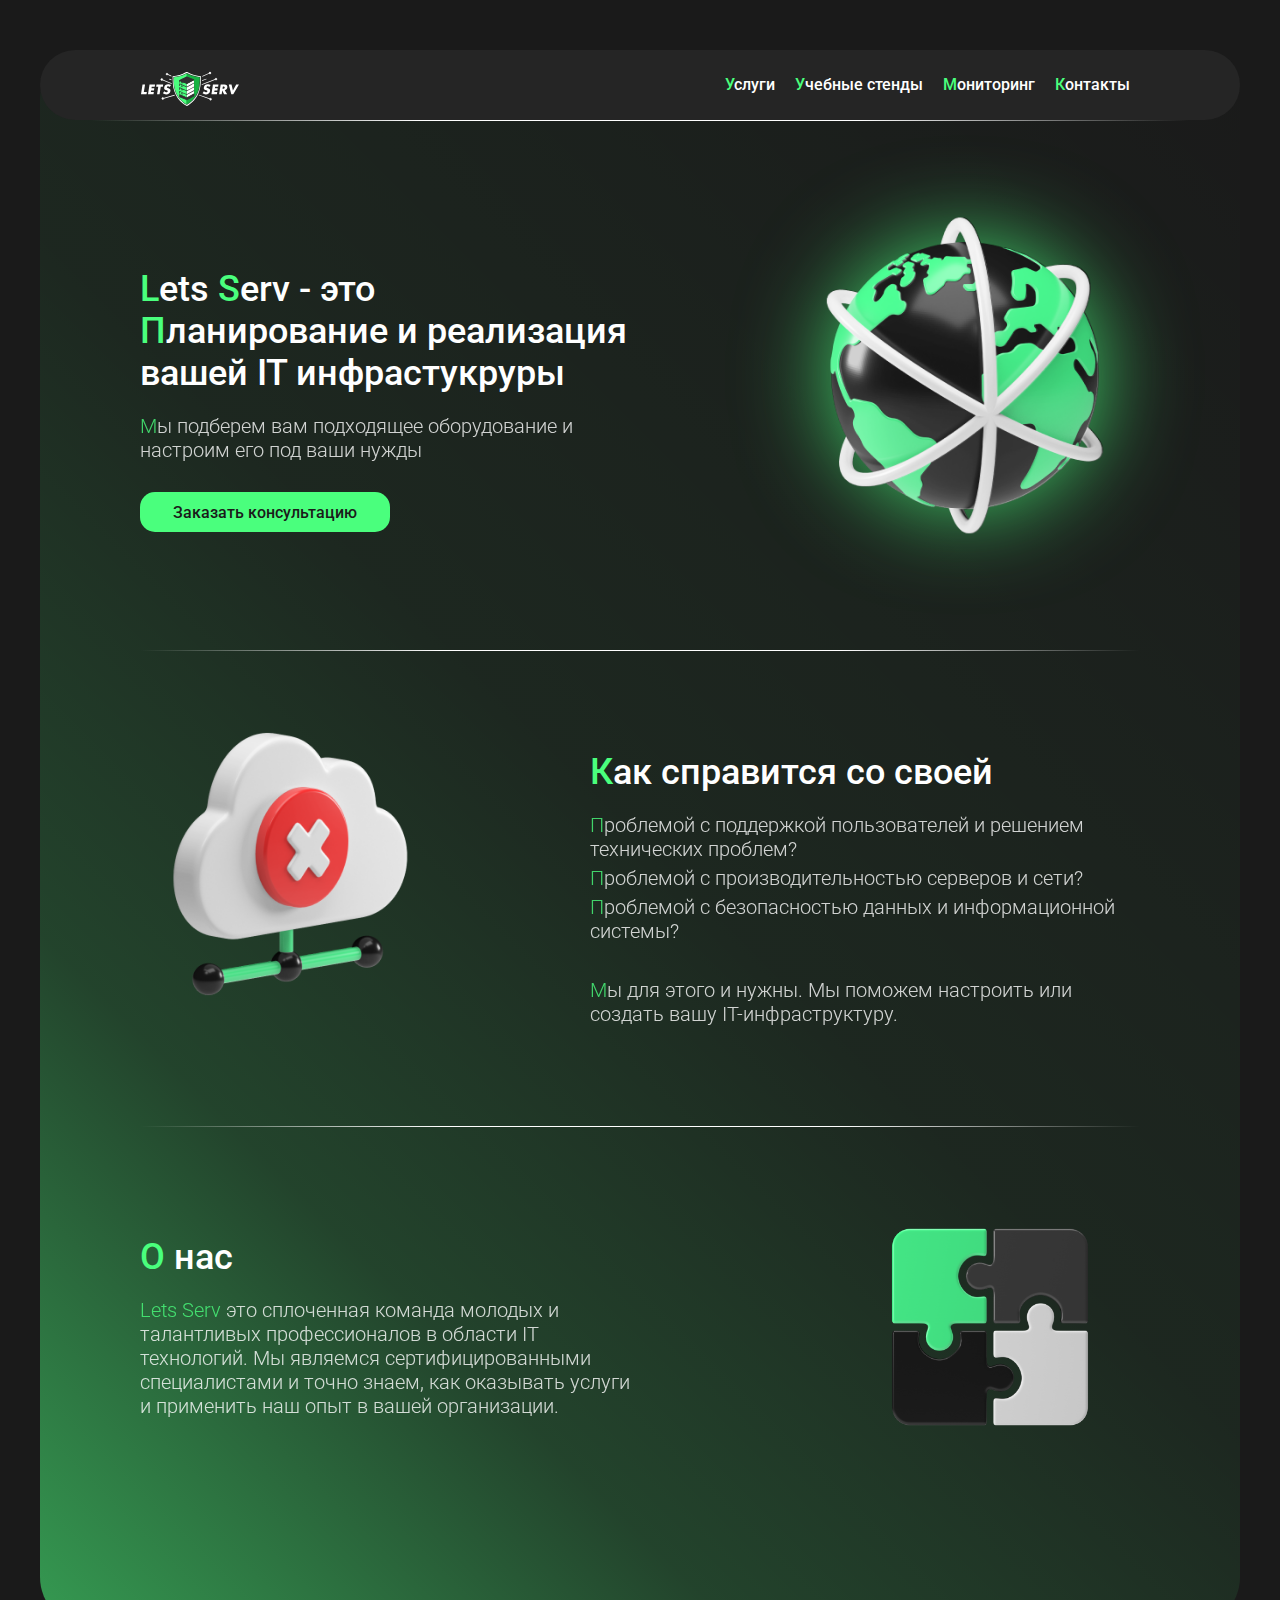
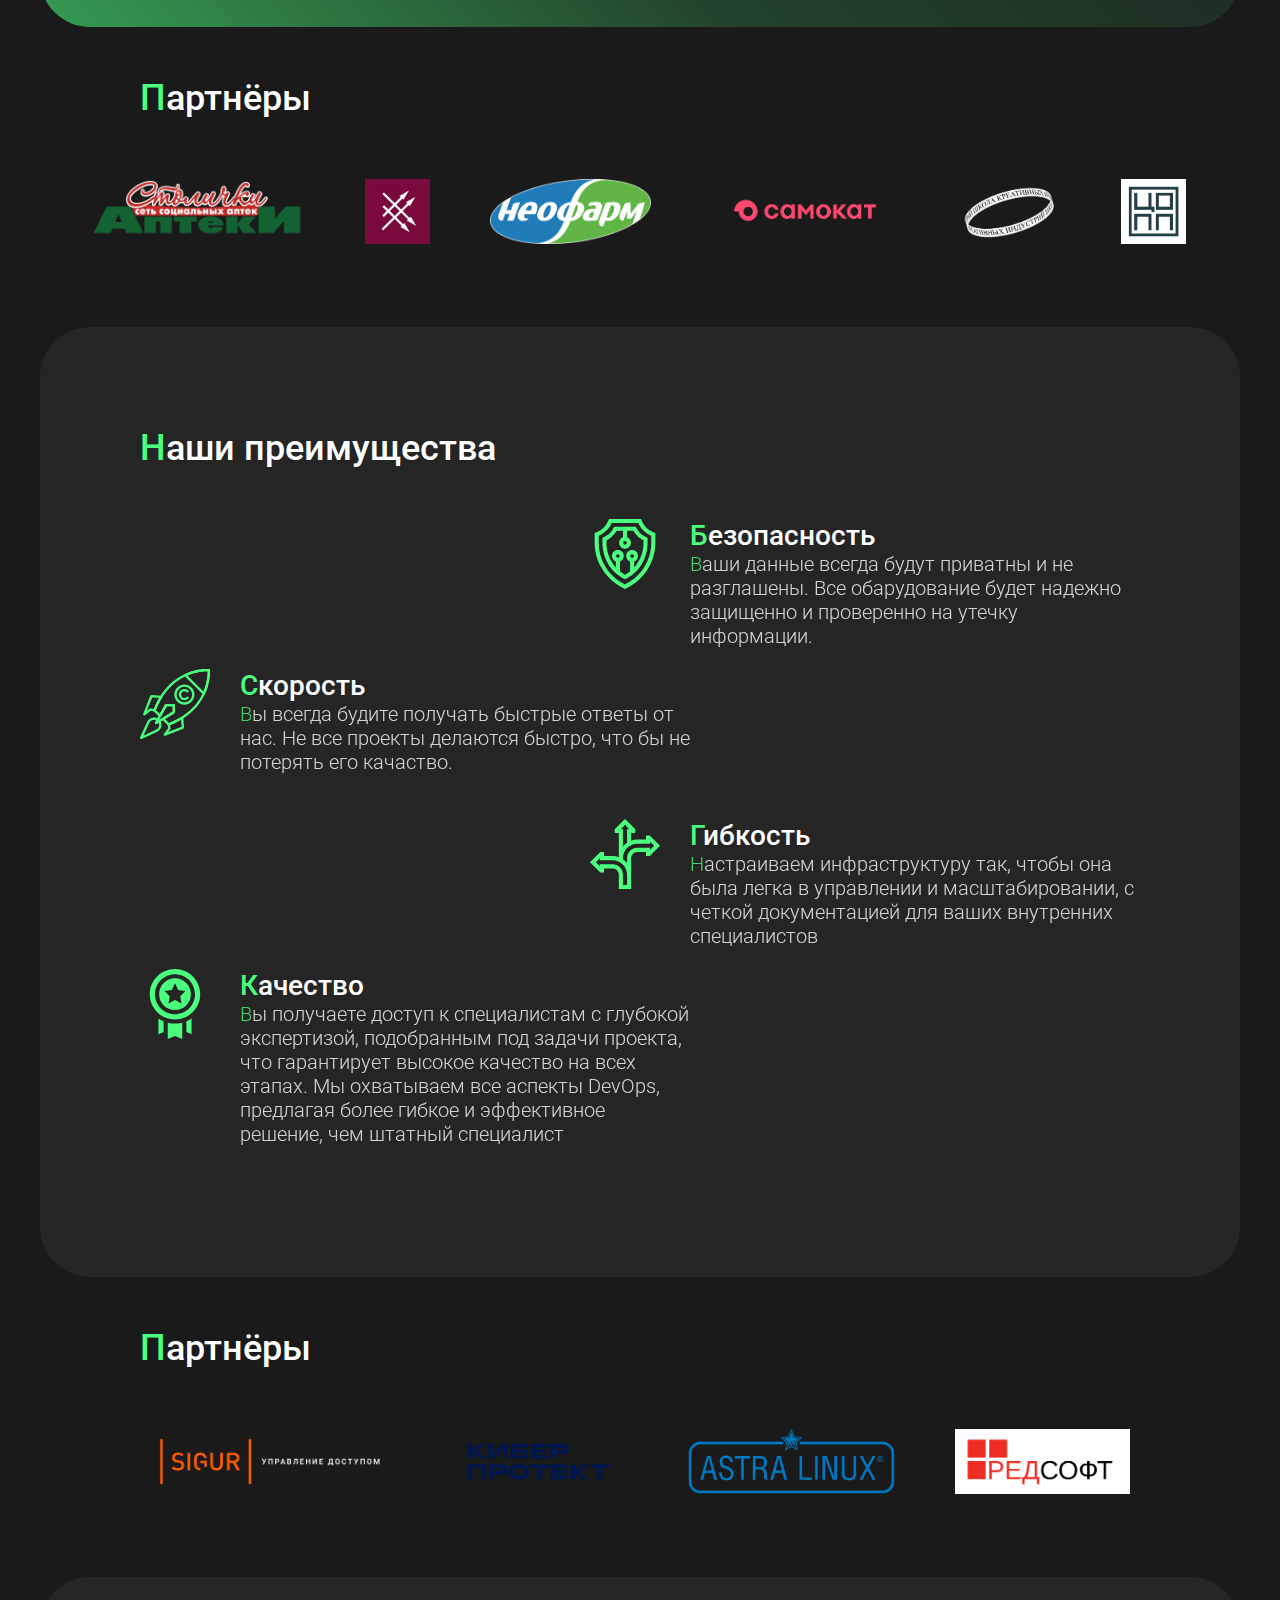
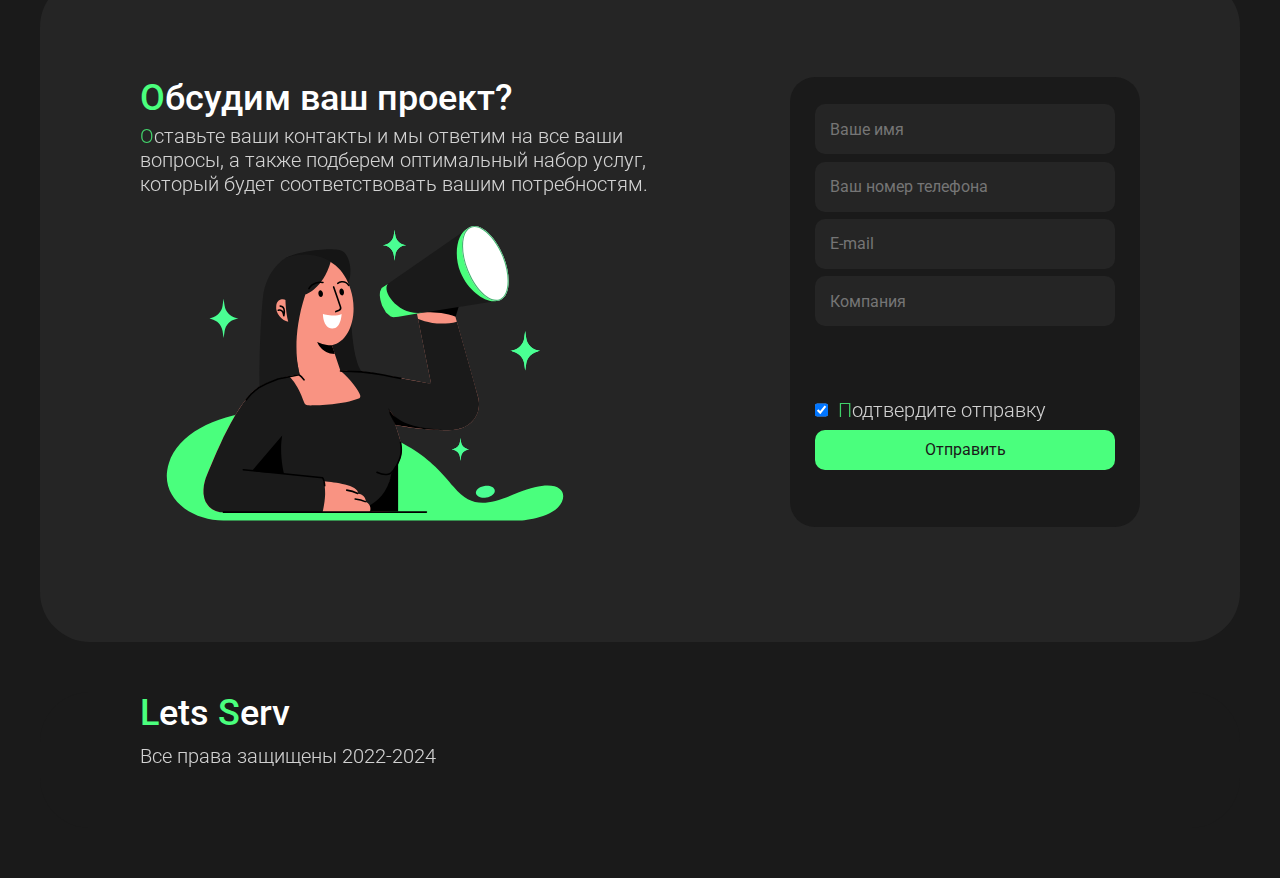
==== commit 8ab7b01c: "com23.2" ====
--- a/index.html
+++ b/index.html
@@ -2,7 +2,7 @@
 <html lang="ru">
   <head>
     <meta charset="UTF-8" />
-    <meta http-equiv="Content-Type" content="text/html; charset=utf-8">
+    <meta content="text/html; charset=utf-8">
     <meta name="viewport" content="width=device-width, initial-scale=1.0">
     <title>«Lets serv» —  DevOps-услуги, миграция инфраструктуры, it планирования, CI/CD под ключ</title>
     <meta name="description" content="Услуги DevOps-инженеров: настройка CI/CD, миграция в Kubernetes и cloud. Аудит и поддержка ИТ-инфраструктуры 24/7.">
@@ -289,15 +289,7 @@
         </div>
       </div>
     </header>
-    <section
-      class="
-        container__about
-        bg_content
-        standard_container
-        container__bg_gradient
-        indent
-      "
-    >
+    <section class="container__about bg_content standard_container container__bg_gradient indent">
       <div class="contetn__about_one standard_content content_info">
         <div class="text__solving_problemsabout_content-info">
           <h1><span>L</span>ets <span>S</span>erv - это</h1>
@@ -354,18 +346,16 @@
         <img src="assets/imges/Puzzle.png" alt="" />
       </div>
     </section>
-    <section
-      class="container__about_cooperation standard_container bg_content indent"
+    <section class="containret__our_partners standard_container bg_content indent"
     >
-      <div class="content_customers">
-        <div class="our_clients">
-          <img src="assets/imges/logo.com/Stolichka.png" alt="" />
-          <img src="assets/imges/logo.com/Matrix.png" alt="" />
-          <img src="assets/imges/logo.com/neologo.png" alt="" />
-          <img src="assets/imges/logo.com/Samokat.png" alt="" />
-          <img src="assets/imges/logo.com/ShKI.png" alt="" />
-          <img src="assets/imges/logo.com/TsOPP.png" alt="" />
-        </div>
+      <h1><span>П</span>артнёры</h1>
+      <div class="our_partners">
+        <img src="assets/imges/logo.com/Stolichka.png" alt="" />
+        <img src="assets/imges/logo.com/Matrix.png" alt="" />
+        <img src="assets/imges/logo.com/neologo.png" alt="" />
+        <img src="assets/imges/logo.com/Samokat.png" alt="" />
+        <img src="assets/imges/logo.com/ShKI.png" alt="" />
+        <img src="assets/imges/logo.com/TsOPP.png" alt="" />
       </div>
     </section>
     <section class="container__advantages standard_container bg_content">
@@ -547,9 +537,7 @@
         </div>
       </div>
     </section>
-    <section
-      class="containret__our_partners standard_container bg_content indent"
-    >
+    <section class="containret__our_partners standard_container bg_content indent">
       <h1><span>П</span>артнёры</h1>
       <div class="our_partners">
         <img src="assets/imges/logo.com/sigur.png" alt="" />
@@ -558,456 +546,6 @@
         <img src="assets/imges/logo.com/redsoft.png" alt="" />
       </div>
     </section>
-    <section
-      class="container__form-contact standard_container bg_content indent"
-    >
-      <h1><span>О</span>птимизируй / Созндай свою IT-инфраструктуру</h1>
-      <a class="btn_form_form op__" href="forms.html">Заказать консультацию</a>
-    </section>
-    <section
-      class="container__solving_problems standard_container bg_content indent"
-    >
-      <h1><span>К</span>акие проблемымы решаем?</h1>
-      <div class="one">
-        <svg
-          width="331"
-          height="130"
-          viewBox="0 0 331 130"
-          fill="none"
-          xmlns="http://www.w3.org/2000/svg"
-        >
-          <path
-            d="M230.81 92.6718C230.609 92.8845 230.343 93.0243 230.054 93.069V93.069C228.461 93.3155 228.619 95.6582 230.23 95.689L234.331 95.7673C236.037 95.7999 236.605 98.0659 235.116 98.8993L222.527 105.947C218.651 108.116 218.738 113.724 222.678 115.773L231.397 120.306C235.622 122.504 240.786 121.699 244.143 118.32L308.7 53.3458C311.012 51.019 312.271 47.8472 312.183 44.5683L311.455 17.2331C311.398 15.1177 309.697 13.4161 307.581 13.3597V13.3597C306.45 13.3296 305.359 13.7824 304.582 14.605L230.81 92.6718Z"
-            fill="#172335"
-          />
-          <path
-            d="M15.044 94.4918V91.6413C15.044 88.9177 15.9705 86.275 17.6713 84.1477L24.7387 75.3081C27.328 72.0696 31.4056 70.3972 35.5231 70.8849L226.341 93.4902C229.147 93.8227 230.806 90.4373 228.825 88.4229V88.4229C227.297 86.8695 227.889 84.2556 229.938 83.5136L234.689 81.7932C238.752 80.3215 243.044 83.3316 243.044 87.6535V114.636C243.044 117.716 241.86 120.678 239.736 122.909L238.342 124.374C236.077 126.754 232.935 128.101 229.65 128.101H27.044C20.4166 128.101 15.044 122.728 15.044 116.101V94.4918Z"
-            fill="#343434"
-          />
-          <path
-            d="M225.929 94.2409H230.957L234.309 93.5705L235.985 92.5649L243.024 85.5255V119.585L237.326 125.367C237.326 125.367 235.838 126.841 234.644 127.378C233.427 127.926 231.292 128.049 231.292 128.049L225.594 128.097L225.929 94.2409Z"
-            fill="#343434"
-          />
-          <path
-            d="M90.3379 3.54497C92.5907 1.27604 95.6559 0 98.8533 0H299.676C310.347 0 315.71 12.8832 308.192 20.455L238.164 90.9831C235.911 93.2521 232.846 94.5281 229.649 94.5281H28.8254C18.1551 94.5281 12.7918 81.6449 20.31 74.0731L90.3379 3.54497Z"
-            fill="#4AFF7D"
-          />
-          <path
-            d="M119.832 23.0083C122.087 20.7263 125.161 19.442 128.369 19.442H232.066C242.722 19.442 248.092 32.2953 240.603 39.8757L209.34 71.5198C207.085 73.8018 204.011 75.0861 200.803 75.0861H97.106C86.4502 75.0861 81.0805 62.2328 88.5695 54.6524L119.832 23.0083Z"
-            fill="#1A1A1A"
-          />
-          <path
-            d="M158.683 43.954C158.873 43.7157 159.161 43.5768 159.466 43.5768H175.585C176.423 43.5768 176.889 44.5444 176.368 45.1995L170.489 52.5853C170.299 52.8237 170.011 52.9626 169.707 52.9626H153.587C152.75 52.9626 152.283 51.995 152.805 51.3398L158.683 43.954Z"
-            fill="#4AFF7D"
-          />
-          <rect x="26" y="95" width="194.419" height="33.5206" fill="#1A1A1A" />
-          <rect x="204" y="114" width="6" height="6" rx="2" fill="#FF4A4D" />
-          <rect
-            x="194.044"
-            y="114.101"
-            width="6"
-            height="6"
-            rx="2"
-            fill="#4AFF7D"
-          />
-          <rect x="194" y="102" width="6" height="6" rx="2" fill="#FFD84A" />
-          <rect
-            x="204.044"
-            y="102.101"
-            width="6"
-            height="6"
-            rx="2"
-            fill="#754AFF"
-          />
-          <path
-            d="M45.998 108.011H181.002"
-            stroke="#343434"
-            stroke-width="2"
-            stroke-linecap="round"
-          />
-          <path
-            d="M45.998 116.011H181.002"
-            stroke="#343434"
-            stroke-width="2"
-            stroke-linecap="round"
-          />
-        </svg>
-        <div class="text__solving_problems">
-          <h1><span>В</span>ысокие расходы на IT-инфраструктуру</h1>
-          <p>
-            <span>З</span>начительные затраты на поддержку и эксплуатацию
-            IT‑систем ограничивают возможности для новых бизнес‑инициатив
-          </p>
-        </div>
-      </div>
-      <div class="two">
-        <svg
-          width="331"
-          height="130"
-          viewBox="0 0 331 130"
-          fill="none"
-          xmlns="http://www.w3.org/2000/svg"
-        >
-          <path
-            d="M230.81 92.6718C230.609 92.8845 230.343 93.0243 230.054 93.069V93.069C228.461 93.3155 228.619 95.6582 230.23 95.689L234.331 95.7673C236.037 95.7999 236.605 98.0659 235.116 98.8993L222.527 105.947C218.651 108.116 218.738 113.724 222.678 115.773L231.397 120.306C235.622 122.504 240.786 121.699 244.143 118.32L308.7 53.3458C311.012 51.019 312.271 47.8472 312.183 44.5683L311.455 17.2331C311.398 15.1177 309.697 13.4161 307.581 13.3597V13.3597C306.45 13.3296 305.359 13.7824 304.582 14.605L230.81 92.6718Z"
-            fill="#172335"
-          />
-          <path
-            d="M15.044 94.4918V91.6413C15.044 88.9177 15.9705 86.275 17.6713 84.1477L24.7387 75.3081C27.328 72.0696 31.4056 70.3972 35.5231 70.8849L226.341 93.4902C229.147 93.8227 230.806 90.4373 228.825 88.4229V88.4229C227.297 86.8695 227.889 84.2556 229.938 83.5136L234.689 81.7932C238.752 80.3215 243.044 83.3316 243.044 87.6535V114.636C243.044 117.716 241.86 120.678 239.736 122.909L238.342 124.374C236.077 126.754 232.935 128.101 229.65 128.101H27.044C20.4166 128.101 15.044 122.728 15.044 116.101V94.4918Z"
-            fill="#343434"
-          />
-          <path
-            d="M225.929 94.2409H230.957L234.309 93.5705L235.985 92.5649L243.024 85.5255V119.585L237.326 125.367C237.326 125.367 235.838 126.841 234.644 127.378C233.427 127.926 231.292 128.049 231.292 128.049L225.594 128.097L225.929 94.2409Z"
-            fill="#343434"
-          />
-          <path
-            d="M90.3379 3.54497C92.5907 1.27604 95.6559 0 98.8533 0H299.676C310.347 0 315.71 12.8832 308.192 20.455L238.164 90.9831C235.911 93.2521 232.846 94.5281 229.649 94.5281H28.8254C18.1551 94.5281 12.7918 81.6449 20.31 74.0731L90.3379 3.54497Z"
-            fill="#4AFF7D"
-          />
-          <path
-            d="M119.832 23.0083C122.087 20.7263 125.161 19.442 128.369 19.442H232.066C242.722 19.442 248.092 32.2953 240.603 39.8757L209.34 71.5198C207.085 73.8018 204.011 75.0861 200.803 75.0861H97.106C86.4502 75.0861 81.0805 62.2328 88.5695 54.6524L119.832 23.0083Z"
-            fill="#1A1A1A"
-          />
-          <path
-            d="M158.683 43.954C158.873 43.7157 159.161 43.5768 159.466 43.5768H175.585C176.423 43.5768 176.889 44.5444 176.368 45.1995L170.489 52.5853C170.299 52.8237 170.011 52.9626 169.707 52.9626H153.587C152.75 52.9626 152.283 51.995 152.805 51.3398L158.683 43.954Z"
-            fill="#4AFF7D"
-          />
-          <rect x="26" y="95" width="194.419" height="33.5206" fill="#1A1A1A" />
-          <rect x="204" y="114" width="6" height="6" rx="2" fill="#FF4A4D" />
-          <rect
-            x="194.044"
-            y="114.101"
-            width="6"
-            height="6"
-            rx="2"
-            fill="#4AFF7D"
-          />
-          <rect x="194" y="102" width="6" height="6" rx="2" fill="#FFD84A" />
-          <rect
-            x="204.044"
-            y="102.101"
-            width="6"
-            height="6"
-            rx="2"
-            fill="#754AFF"
-          />
-          <path
-            d="M45.998 108.011H181.002"
-            stroke="#343434"
-            stroke-width="2"
-            stroke-linecap="round"
-          />
-          <path
-            d="M45.998 116.011H181.002"
-            stroke="#343434"
-            stroke-width="2"
-            stroke-linecap="round"
-          />
-        </svg>
-        <div class="text__solving_problems">
-          <h1><span>Ф</span>окус на рутинных задачах вместо бизнес-целей</h1>
-          <p>
-            <span>В</span>аши специалисты перегружены операционными задачами,
-            что мешает им сосредоточиться на стратегических задачах компании
-          </p>
-        </div>
-      </div>
-      <div class="three">
-        <svg
-          width="331"
-          height="130"
-          viewBox="0 0 331 130"
-          fill="none"
-          xmlns="http://www.w3.org/2000/svg"
-        >
-          <path
-            d="M230.81 92.6718C230.609 92.8845 230.343 93.0243 230.054 93.069V93.069C228.461 93.3155 228.619 95.6582 230.23 95.689L234.331 95.7673C236.037 95.7999 236.605 98.0659 235.116 98.8993L222.527 105.947C218.651 108.116 218.738 113.724 222.678 115.773L231.397 120.306C235.622 122.504 240.786 121.699 244.143 118.32L308.7 53.3458C311.012 51.019 312.271 47.8472 312.183 44.5683L311.455 17.2331C311.398 15.1177 309.697 13.4161 307.581 13.3597V13.3597C306.45 13.3296 305.359 13.7824 304.582 14.605L230.81 92.6718Z"
-            fill="#172335"
-          />
-          <path
-            d="M15.044 94.4918V91.6413C15.044 88.9177 15.9705 86.275 17.6713 84.1477L24.7387 75.3081C27.328 72.0696 31.4056 70.3972 35.5231 70.8849L226.341 93.4902C229.147 93.8227 230.806 90.4373 228.825 88.4229V88.4229C227.297 86.8695 227.889 84.2556 229.938 83.5136L234.689 81.7932C238.752 80.3215 243.044 83.3316 243.044 87.6535V114.636C243.044 117.716 241.86 120.678 239.736 122.909L238.342 124.374C236.077 126.754 232.935 128.101 229.65 128.101H27.044C20.4166 128.101 15.044 122.728 15.044 116.101V94.4918Z"
-            fill="#343434"
-          />
-          <path
-            d="M225.929 94.2409H230.957L234.309 93.5705L235.985 92.5649L243.024 85.5255V119.585L237.326 125.367C237.326 125.367 235.838 126.841 234.644 127.378C233.427 127.926 231.292 128.049 231.292 128.049L225.594 128.097L225.929 94.2409Z"
-            fill="#343434"
-          />
-          <path
-            d="M90.3379 3.54497C92.5907 1.27604 95.6559 0 98.8533 0H299.676C310.347 0 315.71 12.8832 308.192 20.455L238.164 90.9831C235.911 93.2521 232.846 94.5281 229.649 94.5281H28.8254C18.1551 94.5281 12.7918 81.6449 20.31 74.0731L90.3379 3.54497Z"
-            fill="#4AFF7D"
-          />
-          <path
-            d="M119.832 23.0083C122.087 20.7263 125.161 19.442 128.369 19.442H232.066C242.722 19.442 248.092 32.2953 240.603 39.8757L209.34 71.5198C207.085 73.8018 204.011 75.0861 200.803 75.0861H97.106C86.4502 75.0861 81.0805 62.2328 88.5695 54.6524L119.832 23.0083Z"
-            fill="#1A1A1A"
-          />
-          <path
-            d="M158.683 43.954C158.873 43.7157 159.161 43.5768 159.466 43.5768H175.585C176.423 43.5768 176.889 44.5444 176.368 45.1995L170.489 52.5853C170.299 52.8237 170.011 52.9626 169.707 52.9626H153.587C152.75 52.9626 152.283 51.995 152.805 51.3398L158.683 43.954Z"
-            fill="#4AFF7D"
-          />
-          <rect x="26" y="95" width="194.419" height="33.5206" fill="#1A1A1A" />
-          <rect x="204" y="114" width="6" height="6" rx="2" fill="#FF4A4D" />
-          <rect
-            x="194.044"
-            y="114.101"
-            width="6"
-            height="6"
-            rx="2"
-            fill="#4AFF7D"
-          />
-          <rect x="194" y="102" width="6" height="6" rx="2" fill="#FFD84A" />
-          <rect
-            x="204.044"
-            y="102.101"
-            width="6"
-            height="6"
-            rx="2"
-            fill="#754AFF"
-          />
-          <path
-            d="M45.998 108.011H181.002"
-            stroke="#343434"
-            stroke-width="2"
-            stroke-linecap="round"
-          />
-          <path
-            d="M45.998 116.011H181.002"
-            stroke="#343434"
-            stroke-width="2"
-            stroke-linecap="round"
-          />
-        </svg>
-        <div class="text__solving_problems">
-          <h1><span>М</span>едленная реализация изменений</h1>
-          <p>
-            <span>Н</span>изкая скорость внедрения изменений в IT‑инфраструктуре
-            снижает производительность команд и сдерживает вашу
-            конкурентоспособность
-          </p>
-        </div>
-      </div>
-      <div class="four">
-        <svg
-          width="331"
-          height="130"
-          viewBox="0 0 331 130"
-          fill="none"
-          xmlns="http://www.w3.org/2000/svg"
-        >
-          <path
-            d="M230.81 92.6718C230.609 92.8845 230.343 93.0243 230.054 93.069V93.069C228.461 93.3155 228.619 95.6582 230.23 95.689L234.331 95.7673C236.037 95.7999 236.605 98.0659 235.116 98.8993L222.527 105.947C218.651 108.116 218.738 113.724 222.678 115.773L231.397 120.306C235.622 122.504 240.786 121.699 244.143 118.32L308.7 53.3458C311.012 51.019 312.271 47.8472 312.183 44.5683L311.455 17.2331C311.398 15.1177 309.697 13.4161 307.581 13.3597V13.3597C306.45 13.3296 305.359 13.7824 304.582 14.605L230.81 92.6718Z"
-            fill="#172335"
-          />
-          <path
-            d="M15.044 94.4918V91.6413C15.044 88.9177 15.9705 86.275 17.6713 84.1477L24.7387 75.3081C27.328 72.0696 31.4056 70.3972 35.5231 70.8849L226.341 93.4902C229.147 93.8227 230.806 90.4373 228.825 88.4229V88.4229C227.297 86.8695 227.889 84.2556 229.938 83.5136L234.689 81.7932C238.752 80.3215 243.044 83.3316 243.044 87.6535V114.636C243.044 117.716 241.86 120.678 239.736 122.909L238.342 124.374C236.077 126.754 232.935 128.101 229.65 128.101H27.044C20.4166 128.101 15.044 122.728 15.044 116.101V94.4918Z"
-            fill="#343434"
-          />
-          <path
-            d="M225.929 94.2409H230.957L234.309 93.5705L235.985 92.5649L243.024 85.5255V119.585L237.326 125.367C237.326 125.367 235.838 126.841 234.644 127.378C233.427 127.926 231.292 128.049 231.292 128.049L225.594 128.097L225.929 94.2409Z"
-            fill="#343434"
-          />
-          <path
-            d="M90.3379 3.54497C92.5907 1.27604 95.6559 0 98.8533 0H299.676C310.347 0 315.71 12.8832 308.192 20.455L238.164 90.9831C235.911 93.2521 232.846 94.5281 229.649 94.5281H28.8254C18.1551 94.5281 12.7918 81.6449 20.31 74.0731L90.3379 3.54497Z"
-            fill="#4AFF7D"
-          />
-          <path
-            d="M119.832 23.0083C122.087 20.7263 125.161 19.442 128.369 19.442H232.066C242.722 19.442 248.092 32.2953 240.603 39.8757L209.34 71.5198C207.085 73.8018 204.011 75.0861 200.803 75.0861H97.106C86.4502 75.0861 81.0805 62.2328 88.5695 54.6524L119.832 23.0083Z"
-            fill="#1A1A1A"
-          />
-          <path
-            d="M158.683 43.954C158.873 43.7157 159.161 43.5768 159.466 43.5768H175.585C176.423 43.5768 176.889 44.5444 176.368 45.1995L170.489 52.5853C170.299 52.8237 170.011 52.9626 169.707 52.9626H153.587C152.75 52.9626 152.283 51.995 152.805 51.3398L158.683 43.954Z"
-            fill="#4AFF7D"
-          />
-          <rect x="26" y="95" width="194.419" height="33.5206" fill="#1A1A1A" />
-          <rect x="204" y="114" width="6" height="6" rx="2" fill="#FF4A4D" />
-          <rect
-            x="194.044"
-            y="114.101"
-            width="6"
-            height="6"
-            rx="2"
-            fill="#4AFF7D"
-          />
-          <rect x="194" y="102" width="6" height="6" rx="2" fill="#FFD84A" />
-          <rect
-            x="204.044"
-            y="102.101"
-            width="6"
-            height="6"
-            rx="2"
-            fill="#754AFF"
-          />
-          <path
-            d="M45.998 108.011H181.002"
-            stroke="#343434"
-            stroke-width="2"
-            stroke-linecap="round"
-          />
-          <path
-            d="M45.998 116.011H181.002"
-            stroke="#343434"
-            stroke-width="2"
-            stroke-linecap="round"
-          />
-        </svg>
-        <div class="text__solving_problems">
-          <h1>
-            <span>I</span>T-инфраструктура не адаптирована под бизнес-рост
-          </h1>
-          <p>
-            <span>Т</span>екущая инфраструктура не поддерживает быстрое развитие
-            и масштабирование бизнеса, что ограничивает потенциал роста
-          </p>
-        </div>
-      </div>
-      <div class="five">
-        <svg
-          width="331"
-          height="130"
-          viewBox="0 0 331 130"
-          fill="none"
-          xmlns="http://www.w3.org/2000/svg"
-        >
-          <path
-            d="M230.81 92.6718C230.609 92.8845 230.343 93.0243 230.054 93.069V93.069C228.461 93.3155 228.619 95.6582 230.23 95.689L234.331 95.7673C236.037 95.7999 236.605 98.0659 235.116 98.8993L222.527 105.947C218.651 108.116 218.738 113.724 222.678 115.773L231.397 120.306C235.622 122.504 240.786 121.699 244.143 118.32L308.7 53.3458C311.012 51.019 312.271 47.8472 312.183 44.5683L311.455 17.2331C311.398 15.1177 309.697 13.4161 307.581 13.3597V13.3597C306.45 13.3296 305.359 13.7824 304.582 14.605L230.81 92.6718Z"
-            fill="#172335"
-          />
-          <path
-            d="M15.044 94.4918V91.6413C15.044 88.9177 15.9705 86.275 17.6713 84.1477L24.7387 75.3081C27.328 72.0696 31.4056 70.3972 35.5231 70.8849L226.341 93.4902C229.147 93.8227 230.806 90.4373 228.825 88.4229V88.4229C227.297 86.8695 227.889 84.2556 229.938 83.5136L234.689 81.7932C238.752 80.3215 243.044 83.3316 243.044 87.6535V114.636C243.044 117.716 241.86 120.678 239.736 122.909L238.342 124.374C236.077 126.754 232.935 128.101 229.65 128.101H27.044C20.4166 128.101 15.044 122.728 15.044 116.101V94.4918Z"
-            fill="#343434"
-          />
-          <path
-            d="M225.929 94.2409H230.957L234.309 93.5705L235.985 92.5649L243.024 85.5255V119.585L237.326 125.367C237.326 125.367 235.838 126.841 234.644 127.378C233.427 127.926 231.292 128.049 231.292 128.049L225.594 128.097L225.929 94.2409Z"
-            fill="#343434"
-          />
-          <path
-            d="M90.3379 3.54497C92.5907 1.27604 95.6559 0 98.8533 0H299.676C310.347 0 315.71 12.8832 308.192 20.455L238.164 90.9831C235.911 93.2521 232.846 94.5281 229.649 94.5281H28.8254C18.1551 94.5281 12.7918 81.6449 20.31 74.0731L90.3379 3.54497Z"
-            fill="#4AFF7D"
-          />
-          <path
-            d="M119.832 23.0083C122.087 20.7263 125.161 19.442 128.369 19.442H232.066C242.722 19.442 248.092 32.2953 240.603 39.8757L209.34 71.5198C207.085 73.8018 204.011 75.0861 200.803 75.0861H97.106C86.4502 75.0861 81.0805 62.2328 88.5695 54.6524L119.832 23.0083Z"
-            fill="#1A1A1A"
-          />
-          <path
-            d="M158.683 43.954C158.873 43.7157 159.161 43.5768 159.466 43.5768H175.585C176.423 43.5768 176.889 44.5444 176.368 45.1995L170.489 52.5853C170.299 52.8237 170.011 52.9626 169.707 52.9626H153.587C152.75 52.9626 152.283 51.995 152.805 51.3398L158.683 43.954Z"
-            fill="#4AFF7D"
-          />
-          <rect x="26" y="95" width="194.419" height="33.5206" fill="#1A1A1A" />
-          <rect x="204" y="114" width="6" height="6" rx="2" fill="#FF4A4D" />
-          <rect
-            x="194.044"
-            y="114.101"
-            width="6"
-            height="6"
-            rx="2"
-            fill="#4AFF7D"
-          />
-          <rect x="194" y="102" width="6" height="6" rx="2" fill="#FFD84A" />
-          <rect
-            x="204.044"
-            y="102.101"
-            width="6"
-            height="6"
-            rx="2"
-            fill="#754AFF"
-          />
-          <path
-            d="M45.998 108.011H181.002"
-            stroke="#343434"
-            stroke-width="2"
-            stroke-linecap="round"
-          />
-          <path
-            d="M45.998 116.011H181.002"
-            stroke="#343434"
-            stroke-width="2"
-            stroke-linecap="round"
-          />
-        </svg>
-        <div class="text__solving_problems">
-          <h1><span>Н</span>едостаток экспертизы и технических компетенций</h1>
-          <p>
-            <span>Д</span>ля реализации инноваций и устойчивого роста компании
-            требуются актуальные знания и компетенции в области IT прямо сейчас
-          </p>
-        </div>
-      </div>
-      <div class="six">
-        <svg
-          width="331"
-          height="130"
-          viewBox="0 0 331 130"
-          fill="none"
-          xmlns="http://www.w3.org/2000/svg"
-        >
-          <path
-            d="M230.81 92.6718C230.609 92.8845 230.343 93.0243 230.054 93.069V93.069C228.461 93.3155 228.619 95.6582 230.23 95.689L234.331 95.7673C236.037 95.7999 236.605 98.0659 235.116 98.8993L222.527 105.947C218.651 108.116 218.738 113.724 222.678 115.773L231.397 120.306C235.622 122.504 240.786 121.699 244.143 118.32L308.7 53.3458C311.012 51.019 312.271 47.8472 312.183 44.5683L311.455 17.2331C311.398 15.1177 309.697 13.4161 307.581 13.3597V13.3597C306.45 13.3296 305.359 13.7824 304.582 14.605L230.81 92.6718Z"
-            fill="#172335"
-          />
-          <path
-            d="M15.044 94.4918V91.6413C15.044 88.9177 15.9705 86.275 17.6713 84.1477L24.7387 75.3081C27.328 72.0696 31.4056 70.3972 35.5231 70.8849L226.341 93.4902C229.147 93.8227 230.806 90.4373 228.825 88.4229V88.4229C227.297 86.8695 227.889 84.2556 229.938 83.5136L234.689 81.7932C238.752 80.3215 243.044 83.3316 243.044 87.6535V114.636C243.044 117.716 241.86 120.678 239.736 122.909L238.342 124.374C236.077 126.754 232.935 128.101 229.65 128.101H27.044C20.4166 128.101 15.044 122.728 15.044 116.101V94.4918Z"
-            fill="#343434"
-          />
-          <path
-            d="M225.929 94.2409H230.957L234.309 93.5705L235.985 92.5649L243.024 85.5255V119.585L237.326 125.367C237.326 125.367 235.838 126.841 234.644 127.378C233.427 127.926 231.292 128.049 231.292 128.049L225.594 128.097L225.929 94.2409Z"
-            fill="#343434"
-          />
-          <path
-            d="M90.3379 3.54497C92.5907 1.27604 95.6559 0 98.8533 0H299.676C310.347 0 315.71 12.8832 308.192 20.455L238.164 90.9831C235.911 93.2521 232.846 94.5281 229.649 94.5281H28.8254C18.1551 94.5281 12.7918 81.6449 20.31 74.0731L90.3379 3.54497Z"
-            fill="#4AFF7D"
-          />
-          <path
-            d="M119.832 23.0083C122.087 20.7263 125.161 19.442 128.369 19.442H232.066C242.722 19.442 248.092 32.2953 240.603 39.8757L209.34 71.5198C207.085 73.8018 204.011 75.0861 200.803 75.0861H97.106C86.4502 75.0861 81.0805 62.2328 88.5695 54.6524L119.832 23.0083Z"
-            fill="#1A1A1A"
-          />
-          <path
-            d="M158.683 43.954C158.873 43.7157 159.161 43.5768 159.466 43.5768H175.585C176.423 43.5768 176.889 44.5444 176.368 45.1995L170.489 52.5853C170.299 52.8237 170.011 52.9626 169.707 52.9626H153.587C152.75 52.9626 152.283 51.995 152.805 51.3398L158.683 43.954Z"
-            fill="#4AFF7D"
-          />
-          <rect x="26" y="95" width="194.419" height="33.5206" fill="#1A1A1A" />
-          <rect x="204" y="114" width="6" height="6" rx="2" fill="#FF4A4D" />
-          <rect
-            x="194.044"
-            y="114.101"
-            width="6"
-            height="6"
-            rx="2"
-            fill="#4AFF7D"
-          />
-          <rect x="194" y="102" width="6" height="6" rx="2" fill="#FFD84A" />
-          <rect
-            x="204.044"
-            y="102.101"
-            width="6"
-            height="6"
-            rx="2"
-            fill="#754AFF"
-          />
-          <path
-            d="M45.998 108.011H181.002"
-            stroke="#343434"
-            stroke-width="2"
-            stroke-linecap="round"
-          />
-          <path
-            d="M45.998 116.011H181.002"
-            stroke="#343434"
-            stroke-width="2"
-            stroke-linecap="round"
-          />
-        </svg>
-        <div class="text__solving_problems">
-          <h1><span>Ч</span>астые сбои и инциденты</h1>
-          <p>
-            <span>Р</span>егулярные технические проблемы негативно сказываются
-            на производительности команды и лояльности клиентов, что может
-            привести к потерям
-          </p>
-        </div>
-      </div>
-    </section>
-    <section
-      class="container__diplomas standard_container bg_content indent"
-    ></section>
     <section class="container__form standard_container bg_content indent">
       <div class="form__content_">
         <div class="text__form_content">
--- a/assets/styles/main.min.css
+++ b/assets/styles/main.min.css
@@ -1,824 +1,346 @@
 * {
-    padding: 0;
-    margin: 0;
-    border: 0;
-  }
-  
-  *, ::after, ::before {
-    box-sizing: border-box;
-  }
-  
-  html {
-    font-family: "Roboto", serif;
-    font-optical-sizing: auto;
-    font-weight: weight;
-  }
-  
-  body {
-    display: grid;
-    justify-content: center;
-  }
-  
-  a, a:hover, a:link, a:visited {
-    text-decoration: none;
-  }
-  
-  button {
-    height: 40px;
-    border-radius: 10px;
-  }
-  
-  aside, footer, header, legend, main, nav, section {
-    display: block;
-  }
-  
-  h2, h3, h4, h5, h6 {
-    font-size: inherit;
-    font-weight: inherit;
-  }
-  
-  ul, ul li {
-    list-style: none;
-  }
-  
-  img {
-    vertical-align: top;
-  }
-  
-  img, svg {
-    max-width: 100%;
-    height: auto;
-  }
-  
-  address, html {
-    font-style: normal;
-  }
-  
-  input, select, textarea {
-    background-color: transparent;
-  }
-  
-  button, input, select, textarea {
-    font-family: inherit;
-    font-size: inherit;
-    color: inherit;
-  }
-  
-  input::-ms-clear {
-    display: none;
-  }
-  
-  button, input[type=submit] {
-    display: inline-block;
-    box-shadow: none;
-    background-color: transparent;
-    background: 0 0;
-    cursor: pointer;
-  }
-  
-  button:active, button:focus, input:active, input:focus {
-    outline: 0;
-  }
-  
-  button::-moz-focus-inner {
-    padding: 0;
-    border: 0;
-  }
-  
-  label {
-    cursor: pointer;
-  }
-  
-  h1 {
-    font-size: 36px;
-    font-weight: 500;
-  }
-  
-  .footer > div > a, p, pre {
-    font-size: 20px;
-    font-weight: 300;
-  }
-  
-  .footer > div > a {
-    opacity: 1;
-    text-decoration: underline;
-    margin-left: 60px;
-  }
-  
-  p, pre {
-    opacity: 0.8;
-  }
-  
-  .op__ {
-    padding: 12px;
-    border-radius: 15px;
-  }
-  
-  .indent {
-    padding-left: 100px;
-    padding-right: 100px;
-  }
-  
-  .standard_content {
-    display: flex;
-    justify-content: space-between;
-    align-items: center;
-    min-width: 100px;
-    max-width: 1100px;
-    width: 100%;
-    margin-top: 50px;
-    margin-bottom: 100px;
-  }
-  
-  .standard_container {
-    min-width: 100px;
-    max-width: 1200px;
-    width: 100%;
-    border-radius: 50px;
-    margin-bottom: 50px;
-    padding-bottom: 50px;
-  }
-  
-  .line {
-    display: flex;
-    min-width: 100px;
-    max-width: 1000px;
-    width: 100%;
-    height: 1px;
-    justify-content: flex-end;
-  }
-  
-  .header {
-    width: 1200px;
-    height: 70px;
-    padding-top: 20px;
-    margin-top: 50px;
-    border-radius: 50px;
-    position: sticky;
-    top: -1px;
-    z-index: 10;
-    -webkit-user-select: none;
-    -moz-user-select: none;
-    -ms-user-select: none;
-    user-select: none;
-  }
-  
-  .header::after {
-    position: absolute;
-    content: "";
-    width: 1100px;
-    height: 1px;
-    margin-top: 12px;
-    margin-left: -50px;
-  }
-  
-  .container_logo > a {
-    display: flex;
-    font-weight: 600;
-    height: 38px;
-    width: 100px;
-  }
-  
-  .box__ {
-    justify-content: space-between;
-  }
-  
-  .box__, .box__ > .container_nav > ul {
-    display: flex;
-  }
-  
-  .container_nav > ul > li {
-    margin-top: 5px;
-    font-size: 16px;
-    font-weight: 500;
-    padding-left: 10px;
-    padding-right: 10px;
-  }
-  
-  .container__form {
-    min-height: 665px;
-    height: auto;
-    padding-top: 50px;
-  }
-  
-  .text__form_content > h1 {
-    width: 540px;
-    margin-top: 50px;
-  }
-  
-  .text__form_content > p {
-    width: 540px;
-    margin-top: 5px;
-  }
-  
-  .form__content_ {
-    display: flex;
-    justify-content: space-between;
-  }
-  
-  .container__form_card {
-    padding-top: 50px;
-  }
-  
-  .container__form_card > div {
-    display: grid;
-    justify-content: center;
-    align-content: space-evenly;
-    width: 350px;
-    height: 450px;
-    border-radius: 25px;
-    padding-top: 20px;
-    padding-bottom: 50px;
-  }
-  
-  .container__form_card > div > input {
-    width: 300px;
-    height: 50px;
-    padding-left: 15px;
-    border-radius: 10px;
-  }
-  
-  .container__form_card > div > {
-    text-align: center;
-    width: 300px;
-    height: 50px;
-    border-radius: 10px;
-    margin-top: 5px;
-    font-weight: 500;
-  }
-  
-  .container__form_card > div > div {
-    margin-top: 65px;
-  }
-  
-  .container__form_card > div > div > p {
-    margin-left: 10px;
-  }
-  
-  .svg__form_content {
-    margin-top: 30px;
-  }
-  
-  .svg__form_content, .svg__form_content > svg {
-    width: 450px;
-    height: 295px;
-  }
-  
-  .footer {
-    display: flex;
-    align-items: flex-start;
-    min-height: 50px;
-    max-height: 500px;
-    height: auto;
-    flex-wrap: wrap;
-    flex-direction: column;
-    justify-content: center;
-  }
-  
-  .footer > div, .footer > p {
-    margin: 10px 0;
-  }
-  
-  .container__advantages {
-    min-height: 950px;
-    height: auto;
-  }
-  
-  .container__advantages > h1 {
-    margin-top: 100px;
-  }
-  
-  .footer > div, .wrapper__advantages {
-    display: flex;
-    justify-content: space-between;
-  }
-  
-  .wrapper__advantages {
-    flex-wrap: wrap;
-    align-content: space-between;
-    flex-direction: row;
-    margin-top: 50px;
-  }
-  
-  .wrapper__advantages > .card {
-    display: flex;
-    width: 1100px;
-    height: 150px;
-    align-items: flex-start;
-  }
-  
-  .card > svg {
-    width: 70px;
-    height: 70px;
-  }
-  
-  .__3_svg-card {
-    fill: #4aff7d;
-  }
-  
-  .card > div {
-    margin-left: 30px;
-  }
-  
-  .card_1, .card_3 {
-    justify-content: end;
-  }
-  
-  .card > div > h1 {
-    font-size: 28px;
-  }
-  
-  .card > div > p {
-    width: 450px;
-  }
-  
-  .prem_svg {
-    width: 64px;
-    height: 64px;
-  }
-  
-  .st__form_control {
-    margin-top: -80px;
-  }
-  
-  .st__form_control > div {
-    padding-top: 50px;
-  }
-
-
-
-
-
-/*
-* 
-{
-	padding: 0px;
-	margin: 0px;
-	border: none;
-}
-
-*,
-*::before,
-*::after 
-{
-	box-sizing: border-box;
-}  
-
-html
-{
-	font-family: "Roboto", serif;
-	font-optical-sizing: auto;
-	font-weight: weight;
-	font-style: normal;
-}
-
-body
-{
-    display: grid;
-    justify-content: center;
-}
-
-/* Links */
-
-a, a:link, a:visited  
-{
-    text-decoration: none;
-}
-
-a:hover  
-{
-    text-decoration: none;
-}
-
-button{
-    height: 40px;
-    border-radius: 10px;
-}
-
-/* Common */
-
-aside, nav, footer, header, section, main 
-{
-	display: block;
-}
-
-h1, h2, h3, h4, h5, h6, p 
-{
-    font-size: inherit;
-	font-weight: inherit;
-}
-
-ul, ul li 
-{
-	list-style: none;
-}
-
-a
-{
-	text-decoration: none;
-}
-
-img 
-{
-	vertical-align: top;
-}
-
-img, svg 
-{
-	max-width: 100%;
-	height: auto;
-} 
-
-address 
-{
+  padding: 0;
+  margin: 0;
+  border: 0;
+}
+
+*, ::after, ::before {
+  box-sizing: border-box;
+}
+
+html {
+  font-family: "Roboto", serif;
+  font-optical-sizing: auto;
+  font-weight: weight;
+}
+
+body {
+  display: grid;
+  justify-content: center;
+}
+
+a, a:hover, a:link, a:visited {
+  text-decoration: none;
+}
+
+button {
+  height: 40px;
+  border-radius: 10px;
+}
+
+aside, footer, header, legend, main, nav, section {
+  display: block;
+}
+
+h2, h3, h4, h5, h6 {
+  font-size: inherit;
+  font-weight: inherit;
+}
+
+ul, ul li {
+  list-style: none;
+}
+
+img {
+  vertical-align: top;
+}
+
+img, svg {
+  max-width: 100%;
+  height: auto;
+}
+
+address, html {
   font-style: normal;
 }
 
-/* Form */
-
-input, textarea, button, select 
-{
-	font-family: inherit;
-    font-size: inherit;
-    color: inherit;
-    background-color: transparent;
-}
-
-input::-ms-clear 
-{
-	display: none;
-}
-
-button, input[type="submit"] 
-{
-    display: inline-block;
-    box-shadow: none;
-    background-color: transparent;
-    background: none;
-    cursor: pointer;
-}
-
-input:focus, input:active,
-button:focus, button:active 
-{
-    outline: none;
-}
-
-button::-moz-focus-inner 
-{
-	padding: 0;
-	border: 0;
-}
-
-label 
-{
-	cursor: pointer;
-}
-
-legend 
-{
-	display: block;
-}
-
-h1 
-{
-    font-size: 36px;
-    font-weight: 500;
-}
-
-p 
-{
-    font-size: 20px;
-    font-weight: 300;
-    opacity: 0.8;
-}
-
-pre
-{
-    font-size: 20px;
-    font-weight: 300;
-    opacity: 0.8;
-}
-
-.op__
-{
-    padding: 12px;
-    border-radius: 15px;
-}
-
-/*СТАНДАРТЫ*/
-
-.indent
-{
-    padding-left: 100px;
-    padding-right: 100px;
-}
-
-.standard_content
-{
-    display: flex;
-    justify-content: space-between;
-    align-items: center;
-
-    min-width: 100px;
-    max-width: 1100px;
-    width: 100%;
-
-    margin-top: 50px;
-    margin-bottom: 100px;
-}
-
-.standard_container
-{
-    min-width: 100px;
-    max-width: 1200px;
-    width: 100%;
-
-    border-radius: 50px;
-    margin-bottom: 50px;
-    padding-bottom: 50px;
-
-}
-
-.line 
-{
-    display: flex;
-    min-width: 100px;
-    max-width: 1000px;
-    width: 100%;
-    height: 1px;
-    justify-content: flex-end;
-}
-
-/*ШАПКА САЙТА*/
-
-
-.header
-{
-    width: 1200px;
-    height: 70px;
-
-    padding-top: 20px;
-    margin-top: 50px;
-    border-radius: 50px;
-
-    position: sticky;
-    top: -1px;
-    z-index: 10;
-
-	-webkit-user-select: none;
-    -moz-user-select: none;
-    -ms-user-select: none;
-    user-select: none;
-}
-
-.header::after
-{
-    position: absolute;
-    content: "";
-    width: 1100px;
-    height: 1px;
-    margin-top: 12px;
-    margin-left: -50px;
-}
-
-.container_logo > a
-{
-    display: flex;
-    font-weight: 600;
-    height: 38px;
-    width: 100px;
-}    
-
-.box__
-{
-    display: flex;
-    justify-content: space-between;
-}
-
-.box__ > .container_nav > ul
-{
-    display: flex;
-}
-
-.container_nav > ul > li 
-{
-    margin-top: 5px;
-    font-size: 16px;
-    font-weight: 500;
-    padding-left: 10px;
-    padding-right: 10px;
-}
-
-/*КОНТЕЙНЕР ФОРМА ОБРАТНОЙ СВЯЗИ*/
-
-
-.container__form
-{
-    min-height: 665px;
-    height: auto;
-
-    padding-top: 50px;
-}
-
-.text__form_content > h1
-{
-    width: 540px;
-    margin-top: 50px;
-}
-
-.text__form_content > p
-{
-    width: 540px;
-    margin-top: 5px;
-}
-
-.form__content_ 
-{
-    display: flex;
-    justify-content: space-between;
-}
-
-.container__form_card
-{
-    padding-top: 50px;
-}
-
-.container__form_card > div 
-{
-    display: grid;
-    justify-content: center;
-    align-content: space-evenly;
-
-    width: 350px;
-    height: 450px;
-
-    border-radius: 25px;
-    padding-top: 20px;
-    padding-bottom: 50px;
-}
-
-.container__form_card > div > input
-{
-    width: 300px;
-    height: 50px;
-
-    padding-left: 15px;
-    border-radius: 10px;
-}
-
-.container__form_card > div > 
-{
-    text-align: center;
-
-    width: 300px;
-    height: 50px;
-
-    border-radius: 10px;
-    margin-top: 5px;
-
-    font-weight: 500;
-}
-
-.container__form_card > div > div
-{
-    margin-top: 65px;
-}
-
-.container__form_card > div > div > p 
-{
-    margin-left: 10px;
-}
-
-
-.svg__form_content
-{
-    margin-top: 30px;
-    width: 450px;
-    height: 295px;
-}
-
-.svg__form_content > svg
-{
-    width: 450px;
-    height: 295px;
-}
-
-
-/*КОНТЕЙНЕР ПОДВАЛ*/
-
-
-.footer
-{
-    display: flex;
-    align-items: flex-start;
-    min-height: 50px;
-    max-height: 500px;
-    height: auto;
-    flex-wrap: wrap;
-    flex-direction: column;
-    justify-content: center;
-}
-
-.footer > div
-{
-    display: flex;
-    justify-content: space-between;
-    margin: 10px 0 10px 0;
-}
-
-.footer > p
-{
-    margin: 10px 0 10px 0;
-}
-
-.footer > div > a 
-{
-    font-size: 20px;
-    font-weight: 300;
-    opacity: 1;
-    text-decoration: underline;
-    margin-left: 60px;
-
-}
-
-
-/*КОНТЕЙНЕР ПРИИМУЩЕСТВА*/
-
-
-.container__advantages
-{
-    min-height: 950px;
-    height: auto;
-}
-
-.container__advantages > h1 
-{
-    margin-top: 100px;
-}
-
-.wrapper__advantages
-{
-    display: flex;
-    flex-wrap: wrap;
-    align-content: space-between;
-    flex-direction: row;
-    justify-content: space-between;
-
-    margin-top: 50px;
-}
-
-.wrapper__advantages > .card
-{
-    display: flex;
-    width: 1100px;
-    height: 150px;
-    align-items: flex-start;
-}
-
-.card > svg 
-{
-    width: 70px;
-    height: 70px;
-}
-
-.__3_svg-card
-{
-    fill: #4AFF7D;
-}
-
-.card > div
-{
-    margin-left: 30px;
-}
-
-.card_1, .card_3 
-{
-    justify-content: end;
-}
-
-.card > div > h1
-{
-    font-size: 28px;
-}
-
-.card > div> p 
-{
-    width: 450px;
-}
-
-.prem_svg
-{
-    width: 64px;
-    height: 64px;
-}
-
-.st__form_control
-{
-    margin-top: -80px;
-}
-
-.st__form_control > div
-{
-    padding-top: 50px;
+input, select, textarea {
+  background-color: transparent;
+}
+
+button, input, select, textarea {
+  font-family: inherit;
+  font-size: inherit;
+  color: inherit;
+}
+
+input::-ms-clear {
+  display: none;
+}
+
+button, input[type=submit] {
+  display: inline-block;
+  box-shadow: none;
+  background-color: transparent;
+  background: 0 0;
+  cursor: pointer;
+}
+
+button:active, button:focus, input:active, input:focus {
+  outline: 0;
+}
+
+button::-moz-focus-inner {
+  padding: 0;
+  border: 0;
+}
+
+label {
+  cursor: pointer;
+}
+
+h1 {
+  font-size: 36px;
+  font-weight: 500;
+}
+
+.footer > div > a, p, pre {
+  font-size: 20px;
+  font-weight: 300;
+}
+
+.footer > div > a {
+  opacity: 1;
+  text-decoration: underline;
+  margin-left: 60px;
+}
+
+p, pre {
+  opacity: 0.8;
+}
+
+.op__ {
+  padding: 12px;
+  border-radius: 15px;
+}
+
+.indent {
+  padding-left: 100px;
+  padding-right: 100px;
+}
+
+.standard_content {
+  display: flex;
+  justify-content: space-between;
+  align-items: center;
+  min-width: 100px;
+  max-width: 1100px;
+  width: 100%;
+  margin-top: 50px;
+  margin-bottom: 100px;
+}
+
+.standard_container {
+  min-width: 100px;
+  max-width: 1200px;
+  width: 100%;
+  border-radius: 50px;
+  margin-bottom: 50px;
+  padding-bottom: 50px;
+}
+
+.line {
+  display: flex;
+  min-width: 100px;
+  max-width: 1000px;
+  width: 100%;
+  height: 1px;
+  justify-content: flex-end;
+}
+
+.header {
+  width: 1200px;
+  height: 70px;
+  padding-top: 20px;
+  margin-top: 50px;
+  border-radius: 50px;
+  position: sticky;
+  top: -1px;
+  z-index: 10;
+  -webkit-user-select: none;
+  -moz-user-select: none;
+  -ms-user-select: none;
+  user-select: none;
+}
+
+.header::after {
+  position: absolute;
+  content: "";
+  width: 1100px;
+  height: 1px;
+  margin-top: 12px;
+  margin-left: -50px;
+}
+
+.container_logo > a {
+  display: flex;
+  font-weight: 600;
+  height: 38px;
+  width: 100px;
+}
+
+.box__ {
+  justify-content: space-between;
+}
+
+.box__, .box__ > .container_nav > ul {
+  display: flex;
+}
+
+.container_nav > ul > li {
+  margin-top: 5px;
+  font-size: 16px;
+  font-weight: 500;
+  padding-left: 10px;
+  padding-right: 10px;
+}
+
+.container__form {
+  min-height: 665px;
+  height: auto;
+  padding-top: 50px;
+}
+
+.text__form_content > h1 {
+  width: 540px;
+  margin-top: 50px;
+}
+
+.text__form_content > p {
+  width: 540px;
+  margin-top: 5px;
+}
+
+.form__content_ {
+  display: flex;
+  justify-content: space-between;
+}
+
+.container__form_card {
+  padding-top: 50px;
+}
+
+.container__form_card > div {
+  display: grid;
+  justify-content: center;
+  align-content: space-evenly;
+  width: 350px;
+  height: 450px;
+  border-radius: 25px;
+  padding-top: 20px;
+  padding-bottom: 50px;
+}
+
+.container__form_card > div > input {
+  width: 300px;
+  height: 50px;
+  padding-left: 15px;
+  border-radius: 10px;
+}
+
+.container__form_card > div > {
+  text-align: center;
+  width: 300px;
+  height: 50px;
+  border-radius: 10px;
+  margin-top: 5px;
+  font-weight: 500;
+}
+
+.container__form_card > div > div {
+  margin-top: 65px;
+}
+
+.container__form_card > div > div > p {
+  margin-left: 10px;
+}
+
+.svg__form_content {
+  margin-top: 30px;
+}
+
+.svg__form_content, .svg__form_content > svg {
+  width: 450px;
+  height: 295px;
+}
+
+.footer {
+  display: flex;
+  align-items: flex-start;
+  min-height: 50px;
+  max-height: 500px;
+  height: auto;
+  flex-wrap: wrap;
+  flex-direction: column;
+  justify-content: center;
+}
+
+.footer > div, .footer > p {
+  margin: 10px 0;
+}
+
+.container__advantages {
+  min-height: 950px;
+  height: auto;
+}
+
+.container__advantages > h1 {
+  margin-top: 100px;
+}
+
+.footer > div, .wrapper__advantages {
+  display: flex;
+  justify-content: space-between;
+}
+
+.wrapper__advantages {
+  flex-wrap: wrap;
+  align-content: space-between;
+  flex-direction: row;
+  margin-top: 50px;
+}
+
+.wrapper__advantages > .card {
+  display: flex;
+  width: 1100px;
+  height: 150px;
+  align-items: flex-start;
+}
+
+.card > svg {
+  width: 70px;
+  height: 70px;
+}
+
+.__3_svg-card {
+  fill: #4aff7d;
+}
+
+.card > div {
+  margin-left: 30px;
+}
+
+.card_1, .card_3 {
+  justify-content: end;
+}
+
+.card > div > h1 {
+  font-size: 28px;
+}
+
+.card > div > p {
+  width: 450px;
+}
+
+.prem_svg {
+  width: 64px;
+  height: 64px;
+}
+
+.st__form_control {
+  margin-top: -80px;
+}
+
+.st__form_control > div {
+  padding-top: 50px;
 }--- a/assets/styles/index.css
+++ b/assets/styles/index.css
@@ -174,34 +174,7 @@
     height: 300px;
 }
 
-/*КОНТЕЙНЕР С ССЫЛКОЙ НА ФОРМУ*/
-
-
-.container__form-contact
-{
-    display: flex;
-    justify-content: space-between;
-    align-items: center;
-    padding-bottom: 0;
-    min-height: 150px;
-    height: auto;
-}
-
-.container__form-contact > h1
-{
-    font-size: 28px;
-    font-weight: 400;
-}
-
-.container__form-contact > button 
-{
-    width: 250px;
-    height: 50px;
-    border-radius: 20px;
-
-    font-size: 16px;
-    font-weight: 500;
-}
+
 
 
 /*КОНТЕЙНЕР о сотрудничестве */
@@ -242,82 +215,6 @@
 .content_partners
 {
     margin: 50px 0 0 0;
-}
-
-
-/*КОНТЕЙНЕР КАКИЕ ПРОБЛЕМЫ МЫ РЕШАЕМ*/
-
-
-.container__solving_problems
-{
-   min-height: 1270px;
-   height: auto;
-}
-
-.container__solving_problems > div > svg 
-{
-    width: 300px;
-}
-
-.one, .two, .two, .three, .four, .five, .six
-{
-    position: relative;
-    display: flex;
-    justify-content: space-between;
-
-    width: 100%;
-    margin-top: 40px;
-}
-
-.one { z-index: 5; }
-.two { z-index: 4; }
-.three { z-index: 3; }
-.four { z-index: 2; }
-.five { z-index: 1; }
-.six { z-index: 0; }
-
-@media (prefers-reduced-motion: no-preference)
-{
-    .one, .two, .two, .three, .four, .five, .six
-    {
-        max-height: 20vh;
-        transform: translateY(-95px);
-        animation: fade-in linear forwards;
-        animation-timeline: view();
-        animation-range: -30px 36%;
-
-        opacity: 0;
-    }
-  
-    @keyframes fade-in 
-    {
-        to 
-        {
-            transform: translateY(100px);
-            opacity: 1;
-        }
-    }
-}
-
-.text__solving_problems
-{
-    width: 600px;
-}
-
-.container__solving_problems > h1
-{
-    margin-top: 100px;
-}
-
-.text__solving_problems > h1
-{
-    font-size: 24px;
-}
-
-.text__solving_problems > p 
-{
-    margin-top: 5px;
-    font-size: 18px;
 }
 
 .containret__our_partners
--- a/assets/styles/color.css
+++ b/assets/styles/color.css
@@ -1,391 +1,129 @@
 :root {
-    --sp-border:0px;
-    --main-bg-color-dark:#1a1a1a;
-    --content-bg-color-dark:#252525;
-    --text-color-dark:#fff;
-    --text-color-grin-darc:#4aff7d;
-    --svg-logo-grin-darc:#4aff7d;
-    --btn-color:#1a1a1a;
-    --line-bg:rgb(255, 255, 255);
-    --color-circle:#252525;
-    --color-serv:url(#paint0_linear_340_99);
-    --line-bg-gr:linear-gradient(
-      90deg,
-      rgba(255, 255, 255, 0) 0%,
-      rgba(255, 255, 255, 1) 30%,
-      rgba(255, 255, 255, 1) 70%,
-      rgba(255, 255, 255, 0) 100%
-    );
-    --bg-rgb:rgb(74, 255, 125);
-    --bg-rgb-b:linear-gradient(
-      45deg,
-      rgba(74, 255, 125, 0.56) 0%,
-      rgba(74, 255, 125, 0.18) 25%,
-      rgba(74, 255, 125, 0.06) 50%,
-      rgba(74, 255, 125, 0) 100%
-    );
-  }
-  
-  .coments__wrapper__advantages > div, .container__form_card > div, body {
-    background-color: var(--main-bg-color-dark);
-  }
-  
-  a, h1, h2, h3, h4, h5, h6, input, li, p, pre, samp {
-    color: var(--text-color-dark);
-  }
-  
-  span {
-    color: var(--text-color-grin-darc);
-    -webkit-text-stroke-width: var(--sp-border);
-    -webkit-text-stroke-color: var(--text-color-dark);
-  }
-  
-  .btn_form_form, button {
-    background-color: var(--svg-logo-grin-darc);
-    color: var(--btn-color);
-  }
-  
-  .logo_th-w {
-    fill: var(--text-color-dark);
-  }
-  
-  .text_monitoring > h2 {
-    color: var(--svg-logo-grin-darc);
-  }
-  
-  .header::after, .line {
-    background: var(--line-bg);
-    background: var(--line-bg-gr);
-  }
-  
-  .bg_content, .container__form_card > div > input {
-    background-color: var(--content-bg-color-dark);
-  }
-  
-  .serv {
-    stroke: var(--text-color-dark);
-  }
-  
-  .prem_svg {
-    fill: var(--svg-logo-grin-darc);
-  }
-  
-  .prem_svg__serv {
-    fill: var(--line-bg-gr);
-  }
-  
-  .container__bg_gradient {
-    background: var(--bg-rgb);
-    background: var(--bg-rgb-b);
-  }
-  
-  .prem__svg_monitoring > circle, .prem__svg_monitoring > line, .prem__svg_monitoring > path, .prem__svg_monitoring > rect {
-    stroke: var(--svg-logo-grin-darc);
-  }
-  
-  .circle-mon {
-    fill: var(--color-circle) !important;
-  }
-  
-  .logo_svg, .prem__svg_monitoring > path {
-    fill: var(--svg-logo-grin-darc);
-  }
-  
-  .coments__wrapper__advantages::-webkit-scrollbar-track {
-    background: var(--main-bg-color-dark);
-  }
-  
-  .coments__wrapper__advantages::-webkit-scrollbar-thumb {
-    background-color: var(--text-color-dark);
-    border: 5px solid var(--main-bg-color-dark);
-  }
-  
-  .btn_form_form:hover, button:hover {
-    background-color: var(--content-bg-color-dark);
-    color: var(--svg-logo-grin-darc);
-    box-shadow: inset 0 0 0 2px var(--svg-logo-grin-darc);
-    transition: 0.2s;
-  }
-  
-  .contetn__stands_one > div > p > a {
-    color: var(--svg-logo-grin-darc);
-    border-bottom: 2px solid var(--svg-logo-grin-darc);
-  }
-  
-  .card_stands, .container__about_cooperation, .containret__our_partners, .footer, .open__card_ {
-    background-color: var(--main-bg-color-dark);
-  }
-  
-  .container_anim > div {
-    background-color: var(--text-color-dark);
-  }
-  
-  .sun > div {
-    background-color: var(--svg-logo-grin-darc);
-  }
-  
-  .slide1:checked ~ .bullets label:nth-child(1), .slide2:checked ~ .bullets label:nth-child(2), .slide3:checked ~ .bullets label:nth-child(3), .slide4:checked ~ .bullets label:nth-child(4), .slide5:checked ~ .bullets label:nth-child(5) {
-    background: var(--svg-logo-grin-darc);
-  }
-
-
-
-
-
-
-/*
-
-
-:root {
-    --sp-border: 0px;
-
-    --main-bg-color-dark: #1A1A1A;
-    --content-bg-color-dark: #252525;
-    --text-color-dark: #fff;
-    --text-color-grin-darc:#4AFF7D;
-    --svg-logo-grin-darc:#4AFF7D;
-    --btn-color: #1A1A1A;
-    --line-bg:rgb(255,255,255);
-    --color-circle: #252525;
-    --color-serv: url(#paint0_linear_340_99);
-    --line-bg-gr: linear-gradient(90deg, rgba(255,255,255,0) 0%, rgba(255,255,255,1) 30%, rgba(255,255,255,1) 70%, rgba(255,255,255,0) 100%);
-    --bg-rgb:rgb(74,255,125);
-    --bg-rgb-b: linear-gradient(45deg, rgba(74,255,125,0.56) 0%, rgba(74,255,125,0.18) 25%, rgba(74,255,125,0.06) 50%, rgba(74,255,125,0) 100%);
+  --sp-border:0px;
+  --main-bg-color-dark:#1a1a1a;
+  --content-bg-color-dark:#252525;
+  --text-color-dark:#fff;
+  --text-color-grin-darc:#4aff7d;
+  --svg-logo-grin-darc:#4aff7d;
+  --btn-color:#1a1a1a;
+  --line-bg:rgb(255, 255, 255);
+  --color-circle:#252525;
+  --color-serv:url(#paint0_linear_340_99);
+  --line-bg-gr:linear-gradient(
+    90deg,
+    rgba(255, 255, 255, 0) 0%,
+    rgba(255, 255, 255, 1) 30%,
+    rgba(255, 255, 255, 1) 70%,
+    rgba(255, 255, 255, 0) 100%
+  );
+  --bg-rgb:rgb(74, 255, 125);
+  --bg-rgb-b:linear-gradient(
+    45deg,
+    rgba(74, 255, 125, 0.56) 0%,
+    rgba(74, 255, 125, 0.18) 25%,
+    rgba(74, 255, 125, 0.06) 50%,
+    rgba(74, 255, 125, 0) 100%
+  );
 }
 
-body
-{
-    background-color: var(--main-bg-color-dark);
+.coments__wrapper__advantages > div, .container__form_card > div, body {
+  background-color: var(--main-bg-color-dark);
 }
 
-h1, h2, h3, h4, h5, h6
-{
-    color: var(--text-color-dark);
+a, h1, h2, h3, h4, h5, h6, input, li, p, pre, samp {
+  color: var(--text-color-dark);
 }
 
-p, li, samp
-{
-    color: var(--text-color-dark);
+span {
+  color: var(--text-color-grin-darc);
+  -webkit-text-stroke-width: var(--sp-border);
+  -webkit-text-stroke-color: var(--text-color-dark);
 }
 
-span
-{
-    color: var(--text-color-grin-darc);
-    -webkit-text-stroke-width: var(--sp-border);
-    -webkit-text-stroke-color: var(--text-color-dark);
+.btn_form_form, button {
+  background-color: var(--svg-logo-grin-darc);
+  color: var(--btn-color);
 }
 
-a
-{
-    color: var(--text-color-dark);
+.logo_th-w {
+  fill: var(--text-color-dark);
 }
 
-input 
-{
-    color: var(--text-color-dark);
+.text_monitoring > h2 {
+  color: var(--svg-logo-grin-darc);
 }
 
-pre
-{
-    color: var(--text-color-dark);
+.header::after, .line {
+  background: var(--line-bg);
+  background: var(--line-bg-gr);
 }
 
-.btn_form_form
-{
-    background-color: var(--svg-logo-grin-darc);
-    color: var(--btn-color);
+.bg_content, .container__form_card > div > input {
+  background-color: var(--content-bg-color-dark);
 }
 
-button 
-{
-    background-color: var(--svg-logo-grin-darc);
-    color: var(--btn-color);
+.serv {
+  stroke: var(--text-color-dark);
 }
 
-.logo_th-w
-{
-    fill: var(--text-color-dark);
+.prem_svg {
+  fill: var(--svg-logo-grin-darc);
 }
 
-.text_monitoring > h2
-{
-    color: var(--svg-logo-grin-darc);
-}
-
-
-.line
-{
-    background: var(--line-bg);
-    background: var(--line-bg-gr);
-}
-
-.bg_content
-{
-    background-color: var(--content-bg-color-dark);
-}
-
-
-
-.header::after
-{
-    background: var(--line-bg);
-    background: var(--line-bg-gr);
-}
-
-.serv
-{
-    stroke: var(--text-color-dark);
-}
-
-.prem_svg
-{
-    fill: var(--svg-logo-grin-darc);
-}
-
-.prem_svg__serv
-{
+.prem_svg__serv {
   fill: var(--line-bg-gr);
 }
 
-
-.container__bg_gradient
-{
-    background: var(--bg-rgb);
-    background: var(--bg-rgb-b);
+.container__bg_gradient {
+  background: var(--bg-rgb);
+  background: var(--bg-rgb-b);
 }
 
-
-.prem__svg_monitoring > rect
-{
-    stroke: var(--svg-logo-grin-darc);
+.prem__svg_monitoring > circle, .prem__svg_monitoring > line, .prem__svg_monitoring > path, .prem__svg_monitoring > rect {
+  stroke: var(--svg-logo-grin-darc);
 }
 
-.prem__svg_monitoring > path
-{
-    stroke: var(--svg-logo-grin-darc);
+.circle-mon {
+  fill: var(--color-circle) !important;
 }
 
-.prem__svg_monitoring > line
-{
-    stroke: var(--svg-logo-grin-darc);
+.logo_svg, .prem__svg_monitoring > path {
+  fill: var(--svg-logo-grin-darc);
 }
 
-.prem__svg_monitoring > circle
-{
-    stroke: var(--svg-logo-grin-darc);
+.coments__wrapper__advantages::-webkit-scrollbar-track {
+  background: var(--main-bg-color-dark);
 }
 
-.prem__svg_monitoring > path
-{
-    fill: var(--svg-logo-grin-darc); 
+.coments__wrapper__advantages::-webkit-scrollbar-thumb {
+  background-color: var(--text-color-dark);
+  border: 5px solid var(--main-bg-color-dark);
 }
 
-.circle-mon
-{
-    fill: var(--color-circle) !important;
+.btn_form_form:hover, button:hover {
+  background-color: var(--content-bg-color-dark);
+  color: var(--svg-logo-grin-darc);
+  box-shadow: inset 0 0 0 2px var(--svg-logo-grin-darc);
+  transition: 0.2s;
 }
 
-.logo_svg
-{
-    fill: var(--svg-logo-grin-darc);
+.contetn__stands_one > div > p > a {
+  color: var(--svg-logo-grin-darc);
+  border-bottom: 2px solid var(--svg-logo-grin-darc);
 }
 
-.container__form_card > div 
-{
-    background-color: var(--main-bg-color-dark);
+.card_stands, .container__about_cooperation, .containret__our_partners, .footer, .open__card_ {
+  background-color: var(--main-bg-color-dark);
 }
 
-.container__form_card > div > input
-{
-    background-color: var(--content-bg-color-dark);
+.container_anim > div {
+  background-color: var(--text-color-dark);
 }
 
-.coments__wrapper__advantages::-webkit-scrollbar-track
-{
-    background: var(--main-bg-color-dark);
+.sun > div {
+  background-color: var(--svg-logo-grin-darc);
 }
 
-
-.coments__wrapper__advantages::-webkit-scrollbar-thumb
-{
-    background-color: var(--text-color-dark);
-    border: 5px solid var(--main-bg-color-dark)
+.slide1:checked ~ .bullets label:nth-child(1), .slide2:checked ~ .bullets label:nth-child(2), .slide3:checked ~ .bullets label:nth-child(3), .slide4:checked ~ .bullets label:nth-child(4), .slide5:checked ~ .bullets label:nth-child(5) {
+  background: var(--svg-logo-grin-darc);
 }
-
-.coments__wrapper__advantages > div 
-{
-    background-color: var(--main-bg-color-dark);
-}
-
-
-.btn_form_form:hover
-{
-
-    background-color: var(--content-bg-color-dark);
-    color: var(--svg-logo-grin-darc);
-    box-shadow: inset 0 0 0 2px  var(--svg-logo-grin-darc);
-    transition: 0.2s;
-}
-
-button:hover
-{
-    background-color: var(--content-bg-color-dark);
-    color: var(--svg-logo-grin-darc);
-    box-shadow: inset 0 0 0 2px  var(--svg-logo-grin-darc);
-    transition: 0.2s;
-}
-
-.contetn__stands_one > div > p > a 
-{
-    color: var(--svg-logo-grin-darc);
-    border-bottom: 2px solid var(--svg-logo-grin-darc);
-}
-
-.card_stands
-{
-    background-color: var(--main-bg-color-dark);
-}
-
-
-.container_anim > div
-{
-    background-color: var(--text-color-dark);
-}
-
-
-.sun > div
-{
-    background-color: var(--svg-logo-grin-darc);
-}
-
-
-
-.open__card_
-{
-    background-color: var(--main-bg-color-dark);
-}
-
-.container__about_cooperation
-{
-    background-color: var(--main-bg-color-dark);
-}
-
-.containret__our_partners
-{
-    background-color: var(--main-bg-color-dark);
-}
-
-
-.slide1:checked ~ .bullets label:nth-child(1), 
-.slide2:checked ~ .bullets label:nth-child(2), 
-.slide3:checked ~ .bullets label:nth-child(3), 
-.slide4:checked ~ .bullets label:nth-child(4),
-.slide5:checked ~ .bullets label:nth-child(5) {
-	background: var(--svg-logo-grin-darc);
-}
-
-
-.footer
-{
-    background-color: var(--main-bg-color-dark);
-}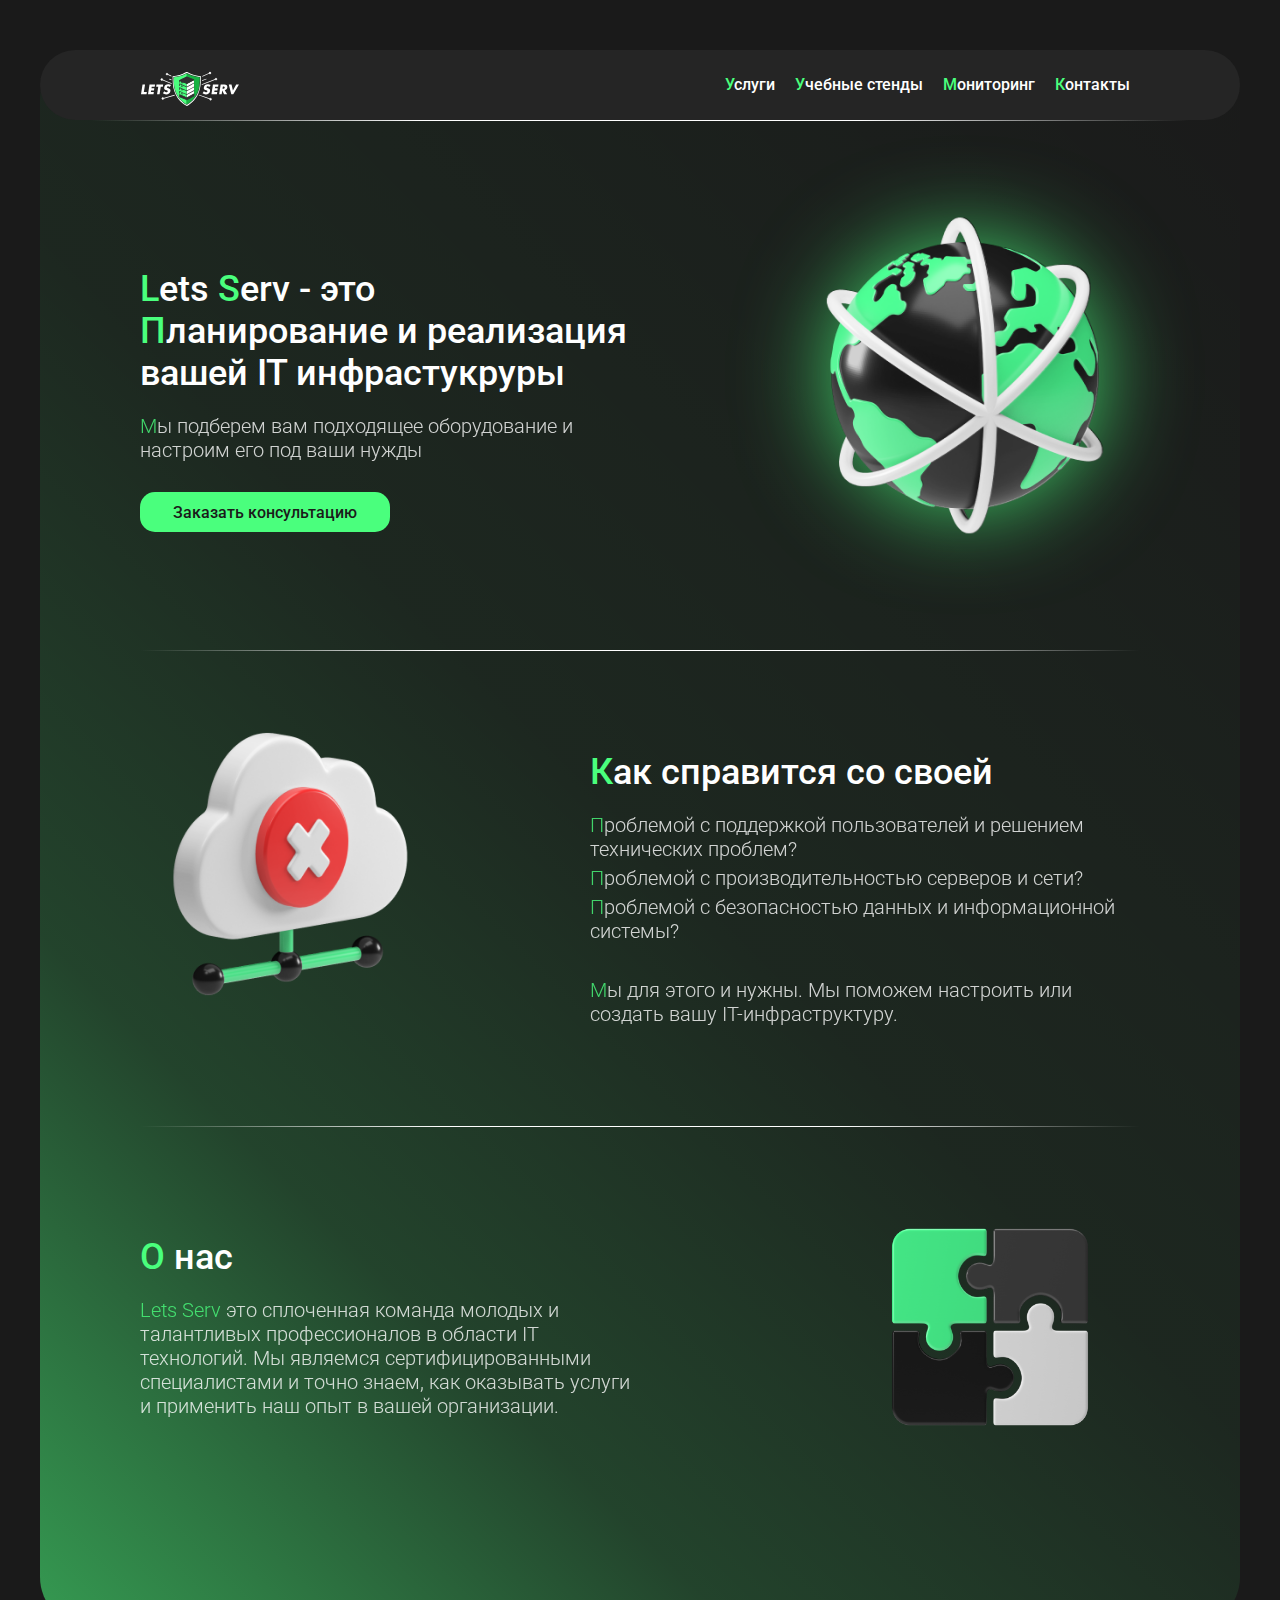
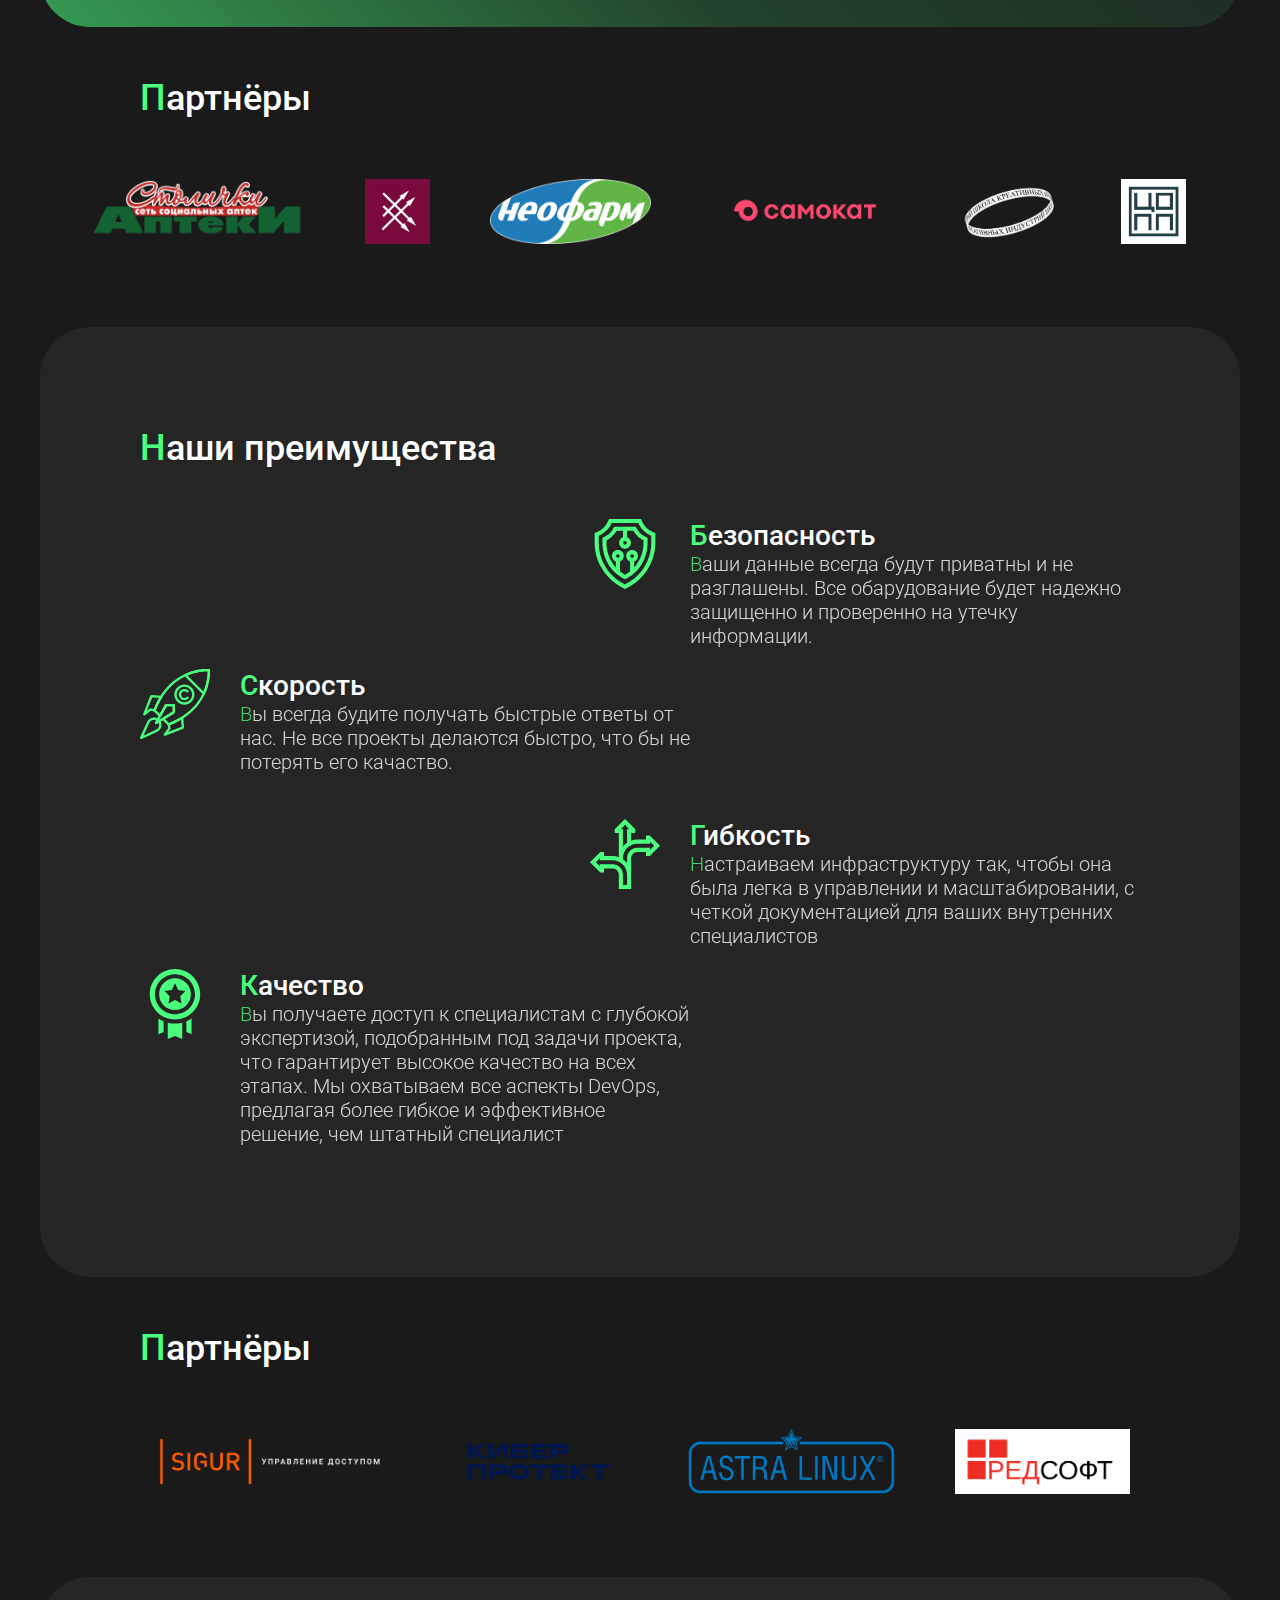
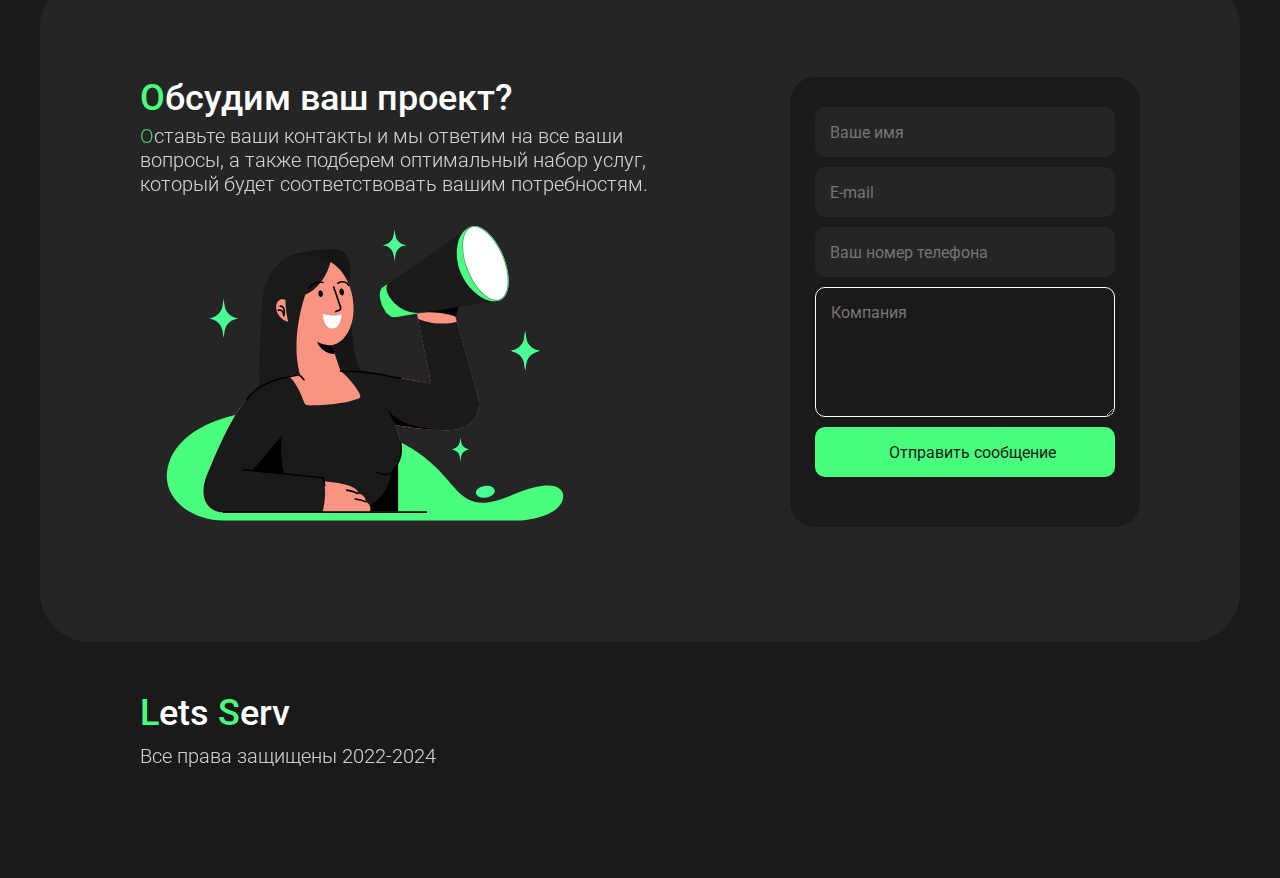
==== commit b91731df: "com25.2" ====
--- a/index.html
+++ b/index.html
@@ -726,19 +726,16 @@
             </svg>
           </div>
         </div>
-        <div class="container__form_card">
-          <div>
-            <input type="text" placeholder="Ваше имя" />
-            <input type="text" placeholder="Ваш номер телефона" />
-            <input type="text" placeholder="E-mail" />
-            <input type="text" placeholder="Компания" />
-            <div style="display: flex">
-              <input type="checkbox" checked />
-              <p><span>П</span>одтвердите отправку</p>
-            </div>
-            <button>Отправить</button>
-          </div>
-        </div>
+        <form class="container__form_card"  action="email.php" method="post">
+          <fieldset>
+            <input class="input_form" type="text" name="name" placeholder="Ваше имя">
+            <input class="input_form" type="text" name="name" placeholder="Ваше имя">
+            <input class="input_form" type="text" name="email" placeholder="E-mail">
+            <input class="input_form" type="text" name="phone" placeholder="Ваш номер телефона">
+            <textarea rows="10" cols="45" name="message" placeholder="Компания"></textarea>
+            <input class="input_form" id="btnForm" type="submit" value="Отправить сообщение">
+          </fieldset>
+        </form>
       </div>
     </section>
     <footer class="footer standard_container bg_content indent">
--- a/assets/styles/main.min.css
+++ b/assets/styles/main.min.css
@@ -2,6 +2,11 @@
   padding: 0;
   margin: 0;
   border: 0;
+}
+
+fieldset > .input_form:nth-child(2)
+{
+    display: none;
 }
 
 *, ::after, ::before {
@@ -218,27 +223,42 @@
 
 .container__form_card {
   padding-top: 50px;
-}
-
-.container__form_card > div {
+  height: auto;
+}
+
+.container__form_card > fieldset {
   display: grid;
   justify-content: center;
+  margin: 0 auto;
   align-content: space-evenly;
   width: 350px;
-  height: 450px;
+  min-height: 450px;
+  height: 100%;
   border-radius: 25px;
   padding-top: 20px;
   padding-bottom: 50px;
 }
 
-.container__form_card > div > input {
+.container__form_card > fieldset > input {
   width: 300px;
   height: 50px;
   padding-left: 15px;
   border-radius: 10px;
-}
-
-.container__form_card > div > {
+  margin: 0 auto;
+  margin-top: 10px;
+}
+
+.container__form_card > fieldset > textarea {
+    width: 300px;
+    height: 130px;
+    padding-top: 15px;
+    padding-left: 15px;
+    border-radius: 10px;
+    margin: 0 auto;
+    margin-top: 10px;
+  }
+
+.container__form_card > fieldset > {
   text-align: center;
   width: 300px;
   height: 50px;
@@ -247,11 +267,11 @@
   font-weight: 500;
 }
 
-.container__form_card > div > div {
+.container__form_card > fieldset > div {
   margin-top: 65px;
 }
 
-.container__form_card > div > div > p {
+.container__form_card > fieldset > div > p {
   margin-left: 10px;
 }
 
@@ -262,6 +282,18 @@
 .svg__form_content, .svg__form_content > svg {
   width: 450px;
   height: 295px;
+}
+
+.svg__form_content > a
+{
+    margin-left: -10px;
+}
+
+.svg__form_content > a > svg
+{
+    width: 50px;
+    height: 50px;
+    margin: 30px 10px 10px 10px;
 }
 
 .footer {
@@ -343,4 +375,5 @@
 
 .st__form_control > div {
   padding-top: 50px;
+  padding-bottom: 70px;
 }--- a/assets/styles/color.css
+++ b/assets/styles/color.css
@@ -26,8 +26,19 @@
   );
 }
 
-.coments__wrapper__advantages > div, .container__form_card > div, body {
+.coments__wrapper__advantages > div, .container__form_card > fieldset, body {
   background-color: var(--main-bg-color-dark);
+}
+
+.container__form_card > fieldset > textarea {
+  border: 1px solid var(--text-color-dark);
+  color: var(--text-color-dark);
+}
+
+#btnForm
+{
+  background-color: var(--svg-logo-grin-darc);
+  color: var(--btn-color);
 }
 
 a, h1, h2, h3, h4, h5, h6, input, li, p, pre, samp {
@@ -58,7 +69,7 @@
   background: var(--line-bg-gr);
 }
 
-.bg_content, .container__form_card > div > input {
+.bg_content, .container__form_card > fieldset > input {
   background-color: var(--content-bg-color-dark);
 }
 
@@ -100,7 +111,7 @@
   border: 5px solid var(--main-bg-color-dark);
 }
 
-.btn_form_form:hover, button:hover {
+.btn_form_form:hover, button:hover, #btnForm:hover {
   background-color: var(--content-bg-color-dark);
   color: var(--svg-logo-grin-darc);
   box-shadow: inset 0 0 0 2px var(--svg-logo-grin-darc);
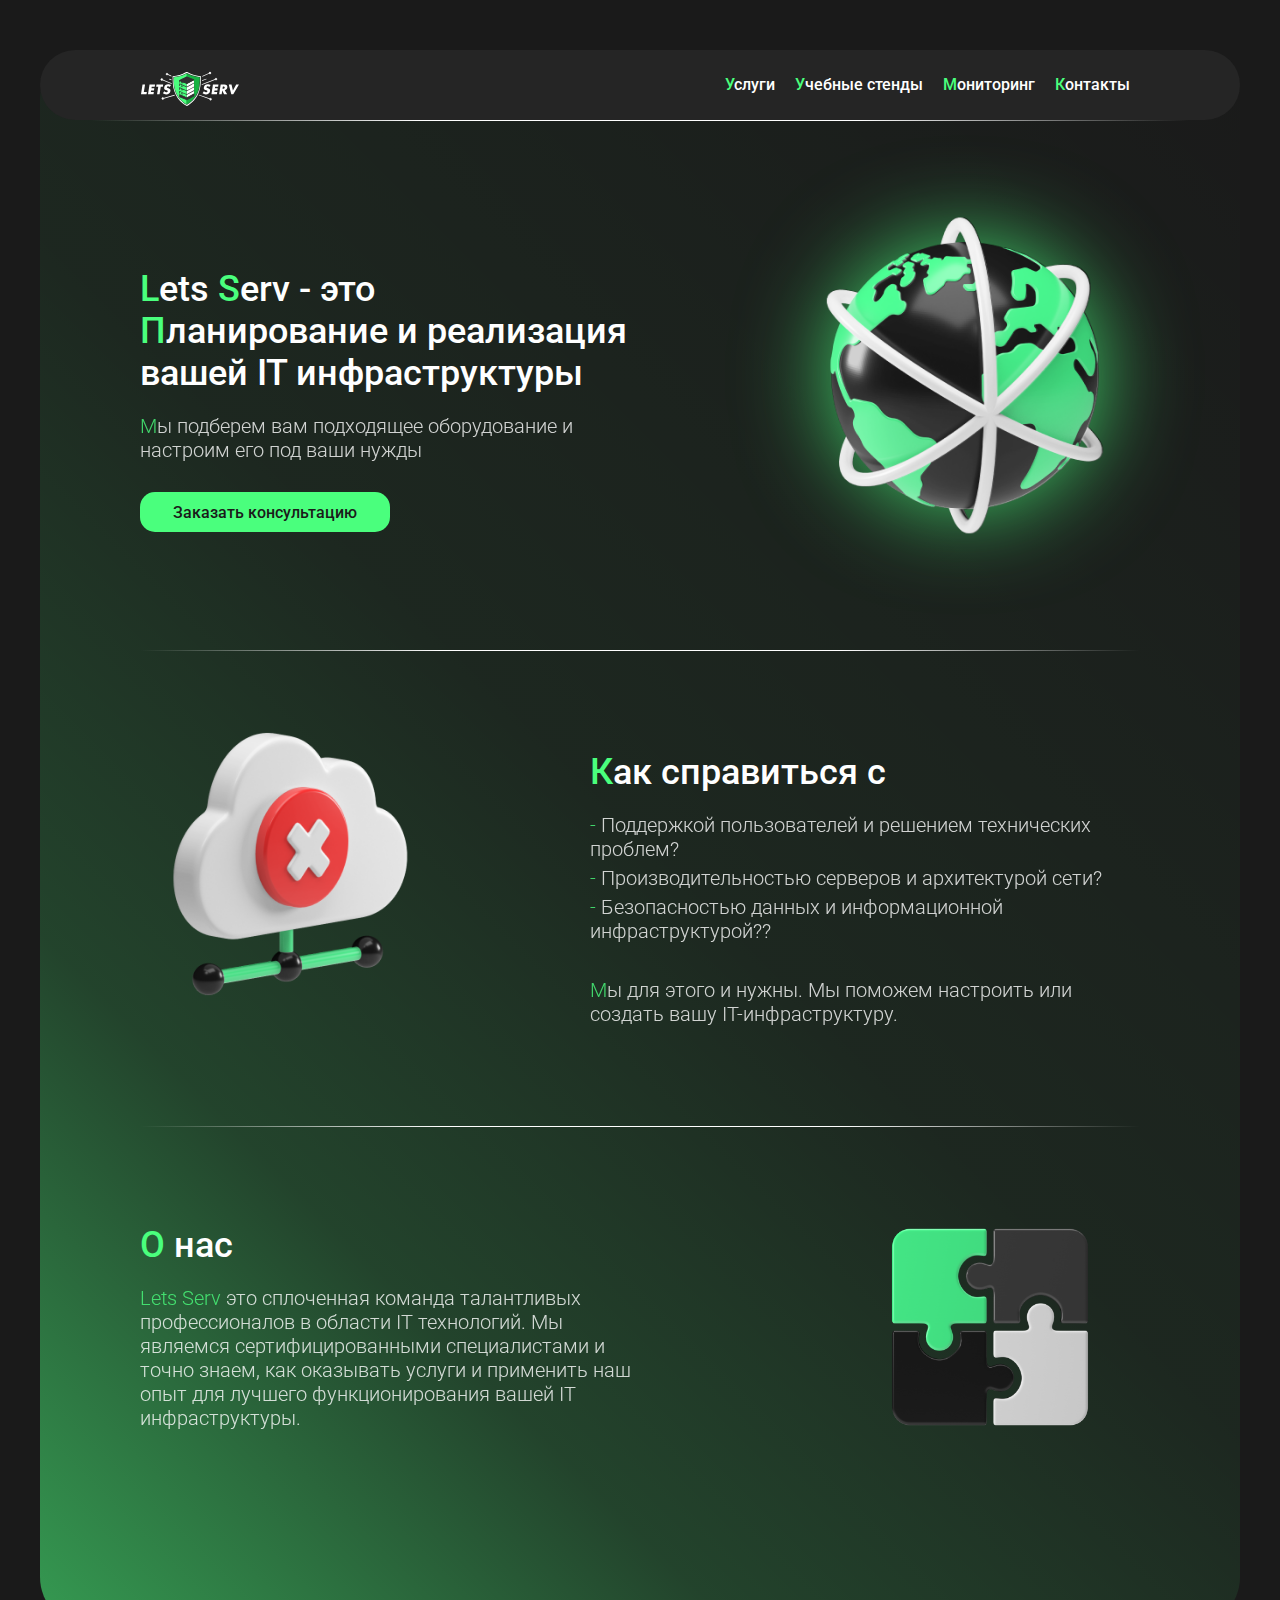
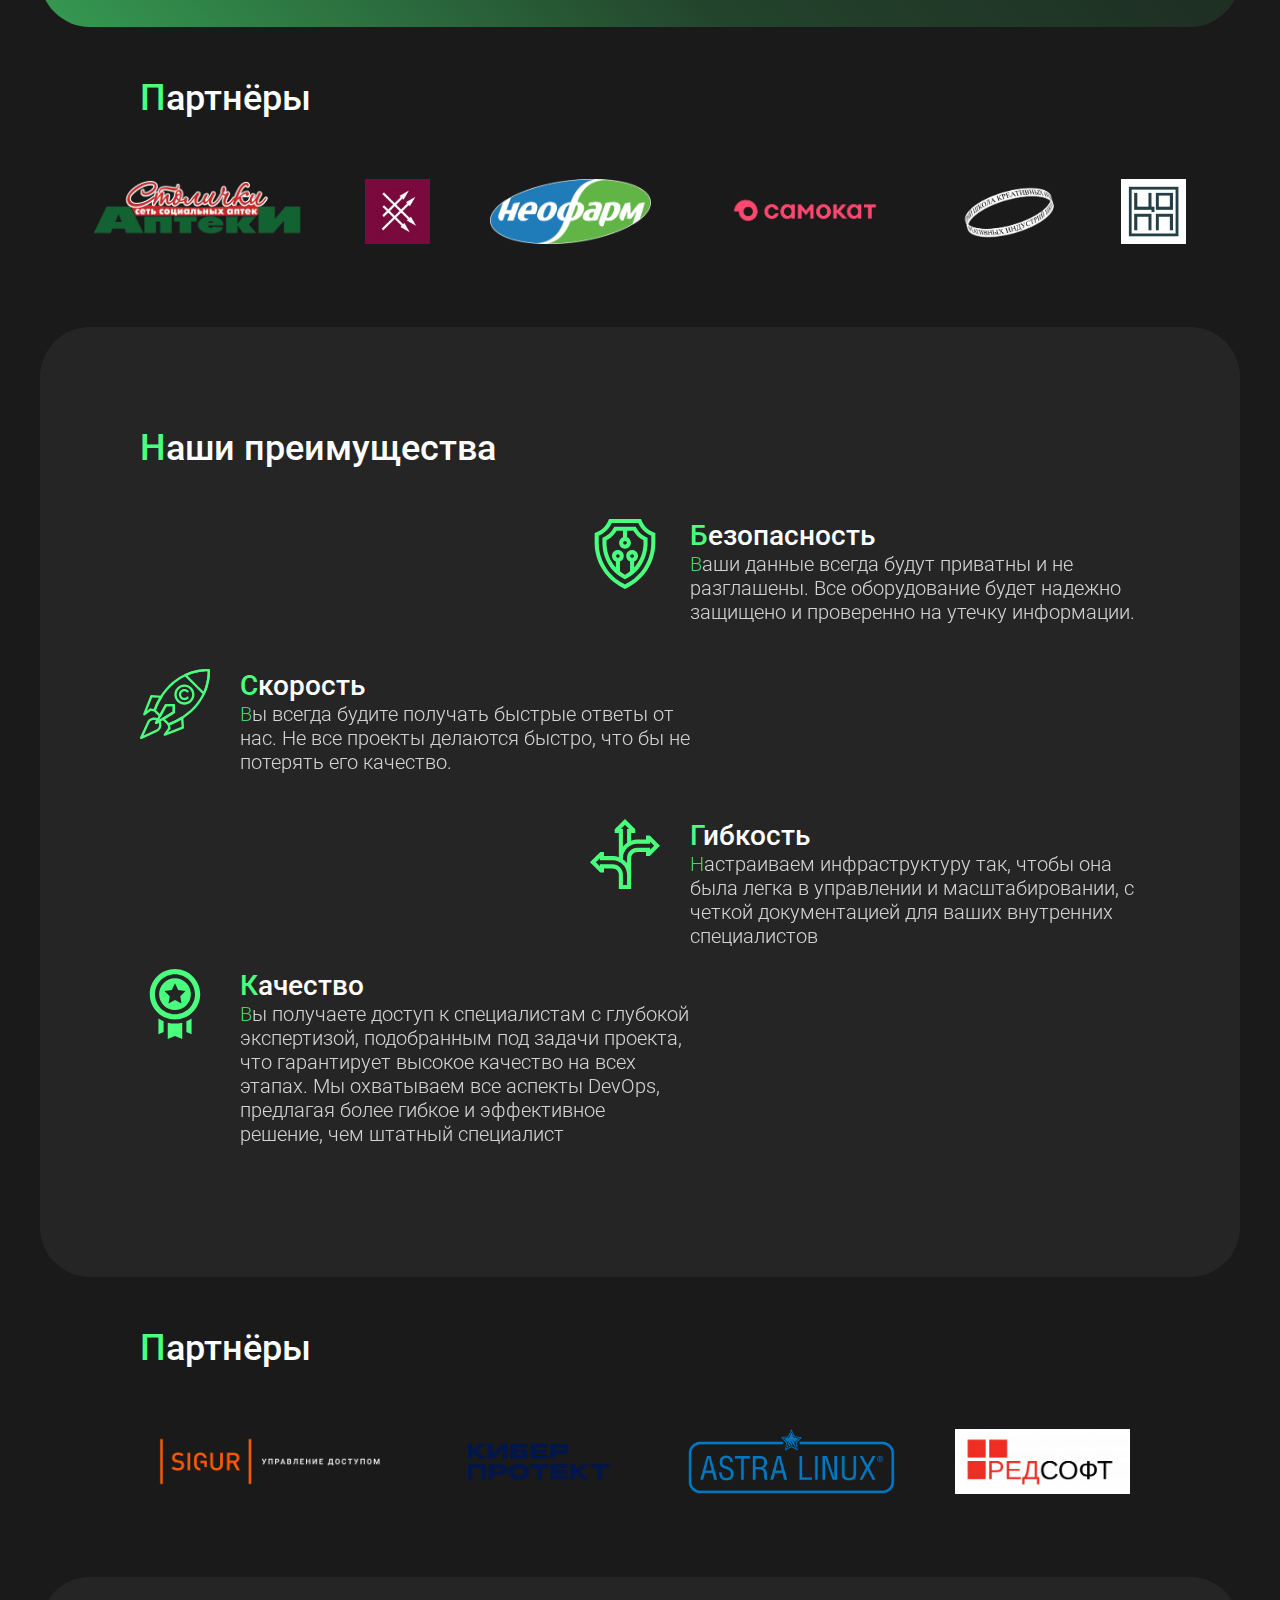
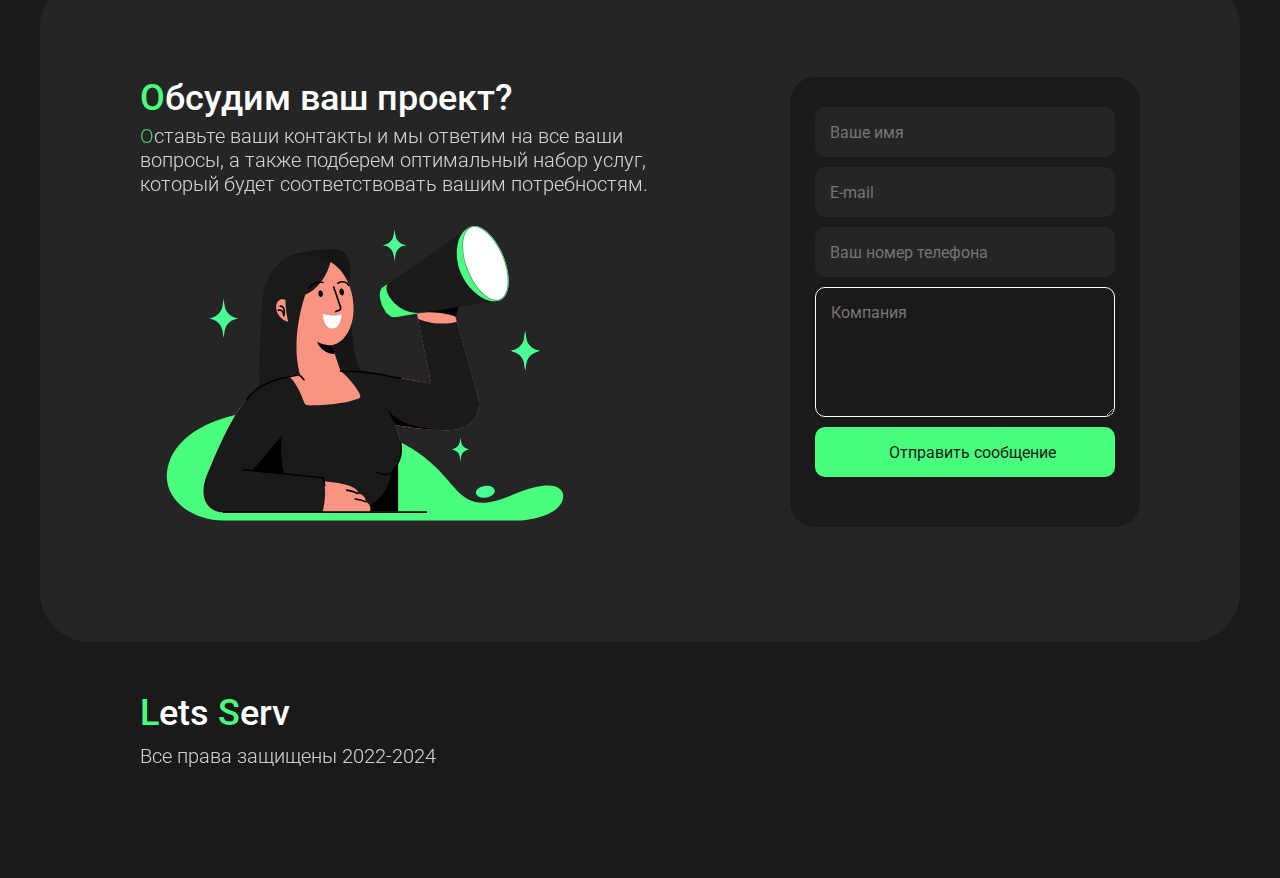
==== commit 7aabaf7e: "com25.5" ====
--- a/index.html
+++ b/index.html
@@ -293,7 +293,7 @@
       <div class="contetn__about_one standard_content content_info">
         <div class="text__solving_problemsabout_content-info">
           <h1><span>L</span>ets <span>S</span>erv - это</h1>
-          <h2><span>П</span>ланирование и реализация вашей IT инфрастукруры</h2>
+          <h2><span>П</span>ланирование и реализация вашей IT инфраструктуры</h2>
           <p>
             <span>М</span>ы подберем вам подходящее оборудование и настроим его
             под ваши нужды
@@ -313,16 +313,14 @@
           <img src="assets/imges/CloudUpdate.png" alt="" />
         </div>
         <div class="text__solving_problemsabout_content-problem">
-          <h1><span>К</span>ак справится со своей</h1>
+          <h1><span>К</span>ак справиться с</h1>
           <div>
             <p>
-              <span>П</span>роблемой с поддержкой пользователей и решением
-              технических проблем?
+              <span>- </span> Поддержкой пользователей и решением технических проблем?
             </p>
-            <p><span>П</span>роблемой с производительностью серверов и сети?</p>
+            <p><span>- </span> Производительностью серверов и архитектурой сети?</p>
             <p>
-              <span>П</span>роблемой с безопасностью данных и информационной
-              системы?
+              <span>- </span> Безопасностью данных и информационной инфраструктурой??
             </p>
             <p>
               <span>М</span>ы для этого и нужны. Мы поможем настроить или
@@ -337,10 +335,7 @@
           <h1><span>О</span> нас</h1>
           <p>
             <span>Lets Serv</span>
-            это сплоченная команда молодых и талантливых профессионалов в
-            области IT технологий. Мы являемся сертифицированными специалистами
-            и точно знаем, как оказывать услуги и применить наш опыт в вашей
-            организации.
+            это сплоченная команда талантливых профессионалов в области IT технологий. Мы являемся сертифицированными специалистами и точно знаем, как оказывать услуги и применить наш опыт для лучшего функционирования вашей IT инфраструктуры.
           </p>
         </div>
         <img src="assets/imges/Puzzle.png" alt="" />
@@ -376,7 +371,7 @@
             <h1><span>Б</span>езопасность</h1>
             <p>
               <span>В</span>аши данные всегда будут приватны и не разглашены.
-              Все обарудование будет надежно защищенно и проверенно на утечку
+              Все оборудование будет надежно защищено и проверенно на утечку
               информации.
             </p>
           </div>
@@ -452,7 +447,7 @@
             <h1><span>С</span>корость</h1>
             <p>
               <span>В</span>ы всегда будите получать быстрые ответы от нас. Не
-              все проекты делаются быстро, что бы не потерять его качаство.
+              все проекты делаются быстро, что бы не потерять его качество.
             </p>
           </div>
         </div>
--- a/assets/styles/color.css
+++ b/assets/styles/color.css
@@ -118,6 +118,14 @@
   transition: 0.2s;
 }
 
+#btnCont > button:focus
+{
+  background-color: var(--content-bg-color-dark);
+  color: var(--svg-logo-grin-darc);
+  box-shadow: inset 0 0 0 2px var(--svg-logo-grin-darc);
+  transition: 0.2s;
+}
+
 .contetn__stands_one > div > p > a {
   color: var(--svg-logo-grin-darc);
   border-bottom: 2px solid var(--svg-logo-grin-darc);
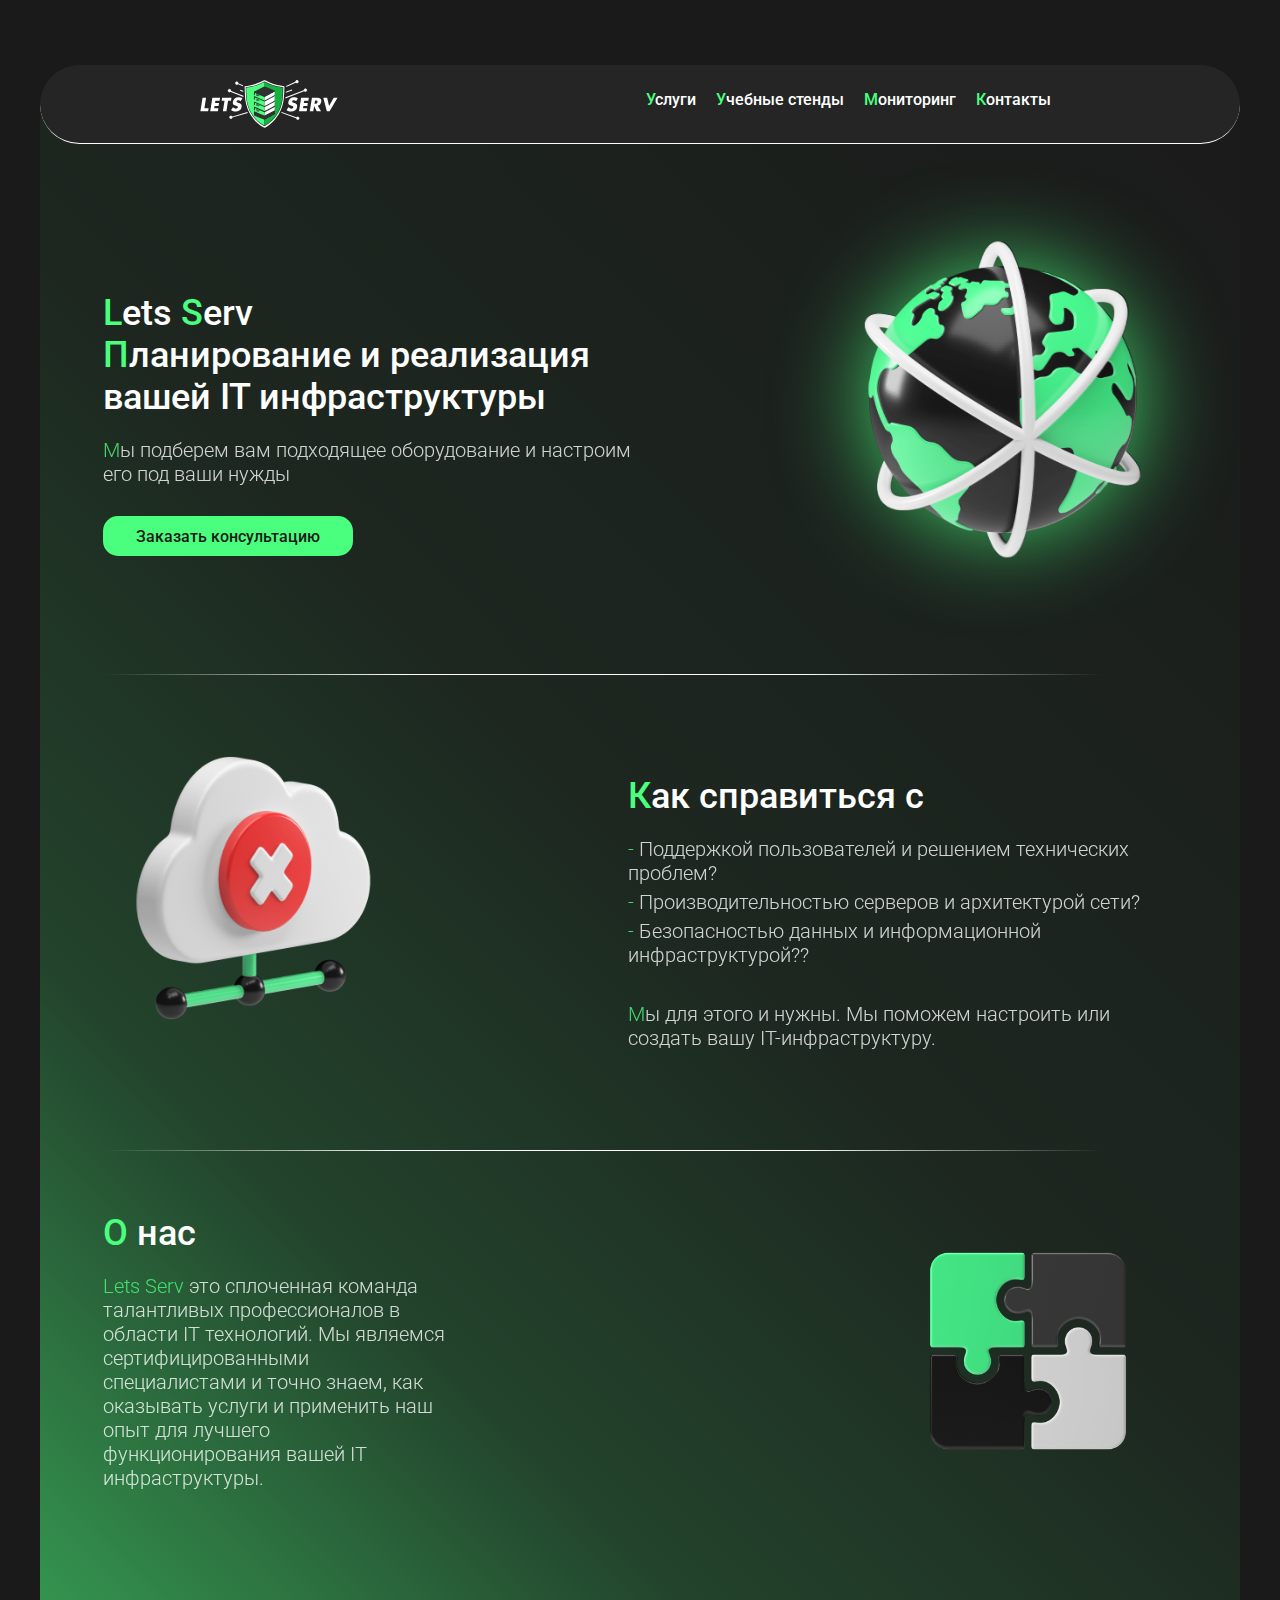
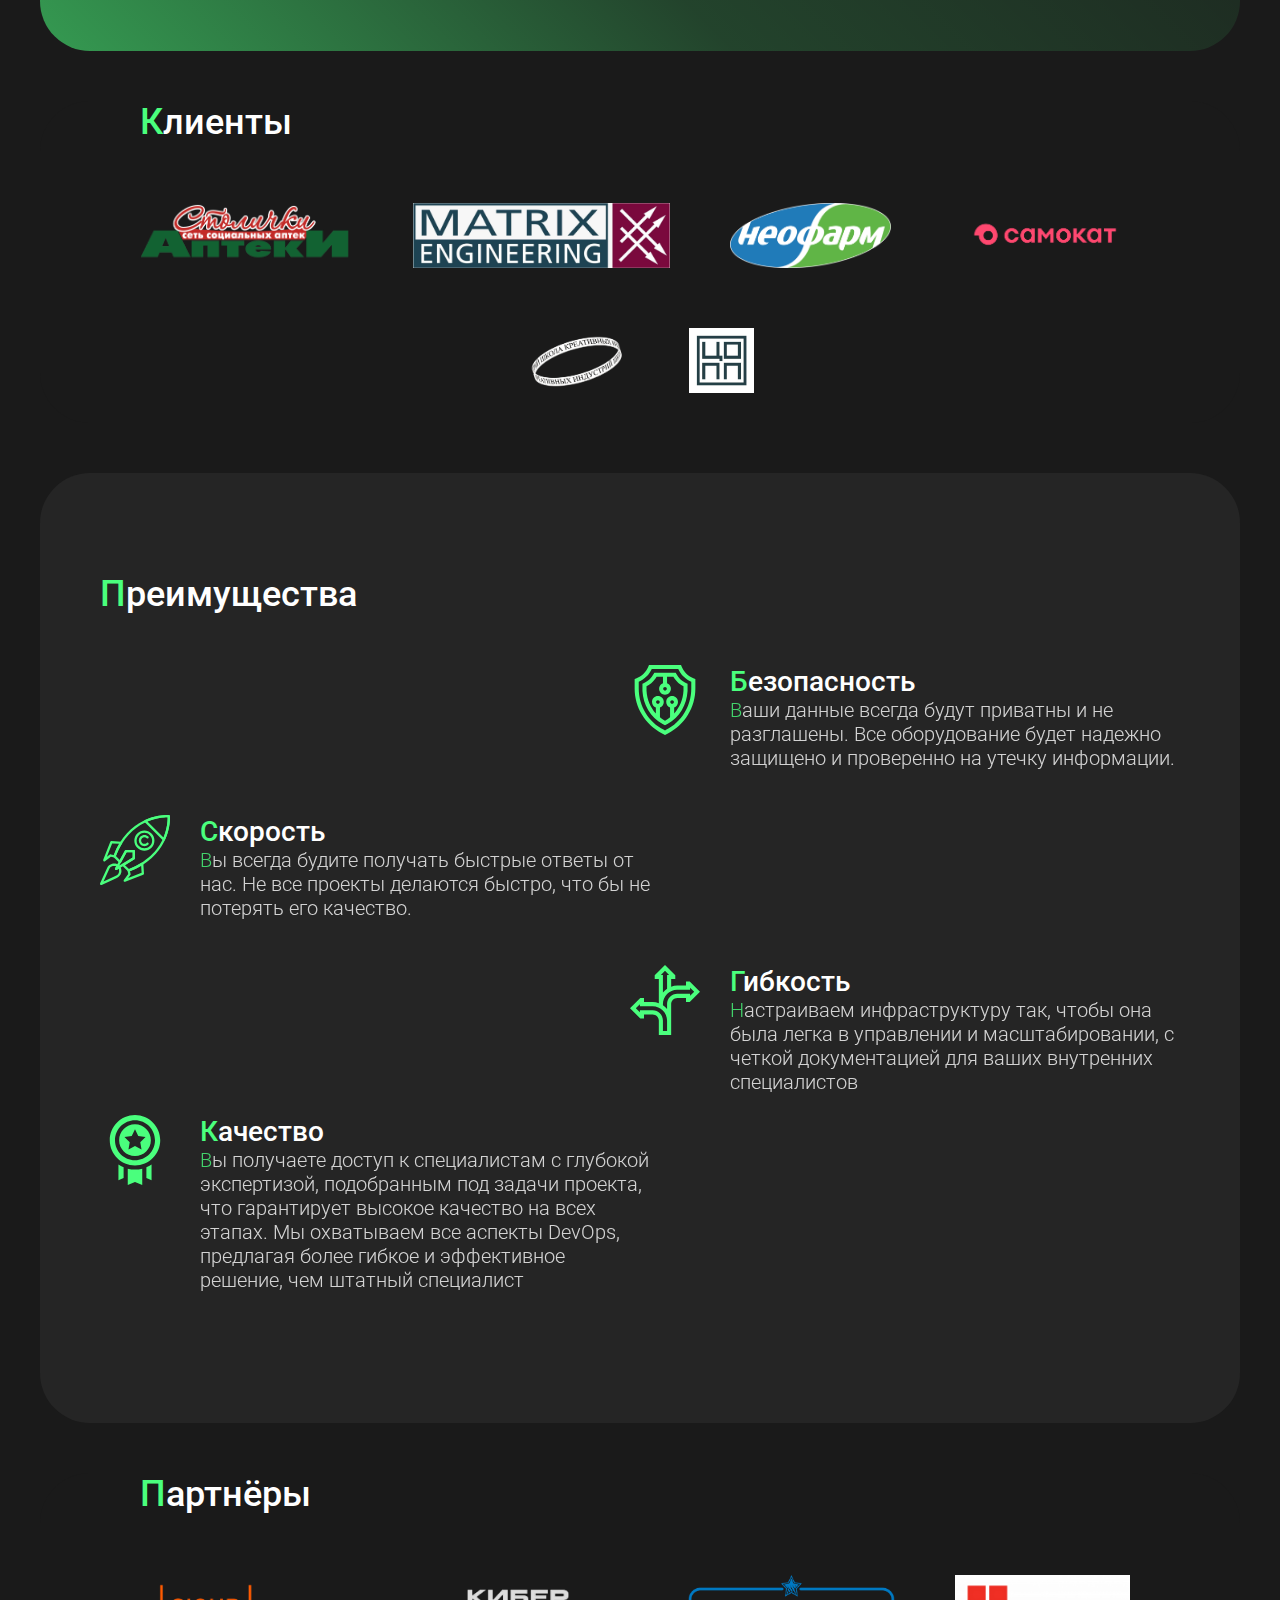
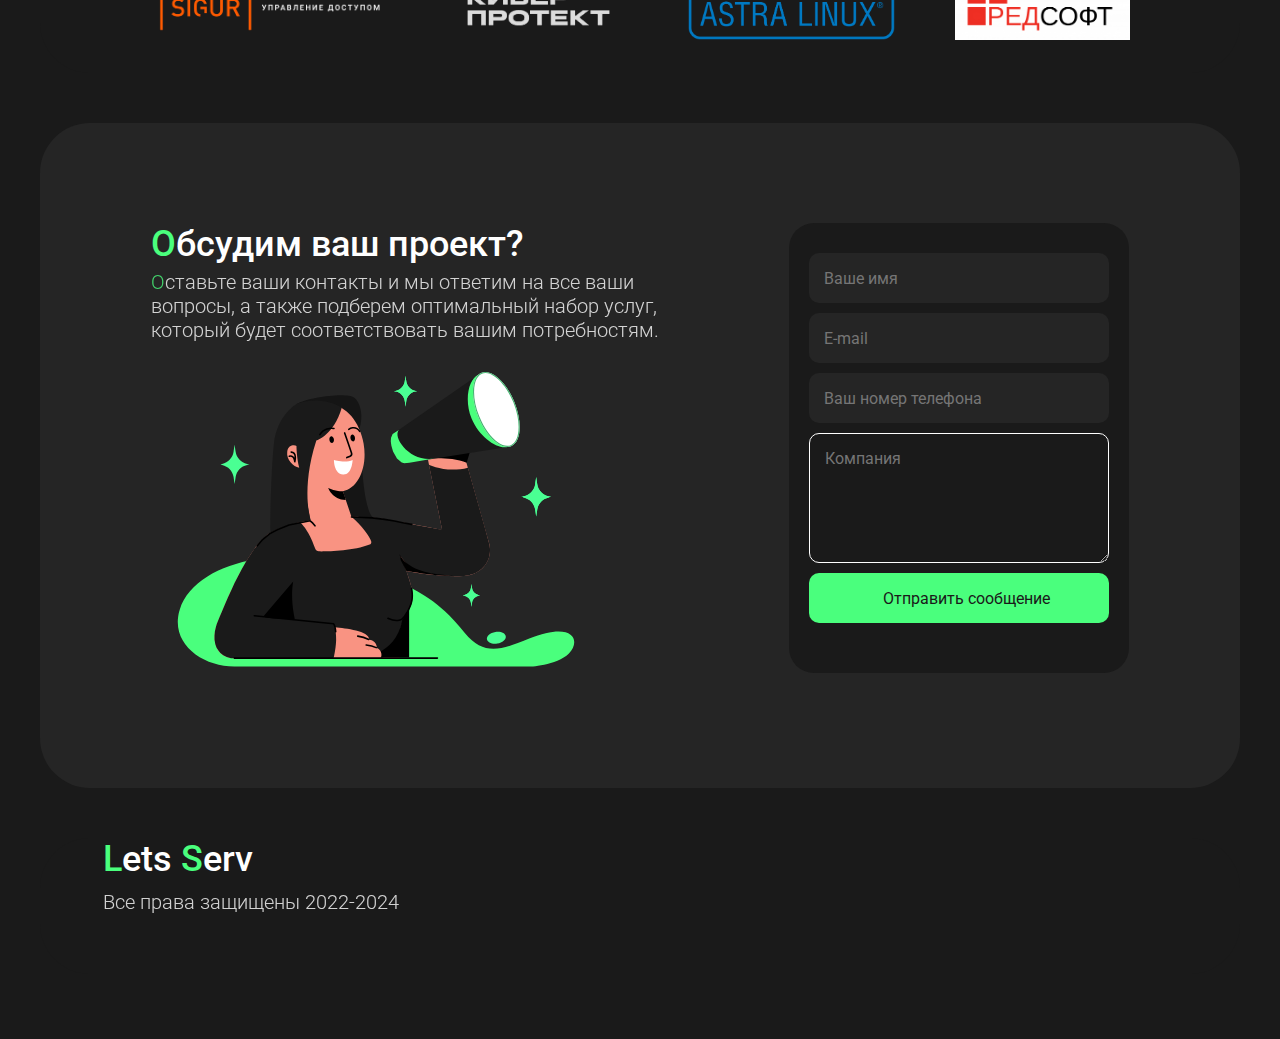
==== commit d0fc6c24: "com25.20" ====
--- a/index.html
+++ b/index.html
@@ -292,7 +292,7 @@
     <section class="container__about bg_content standard_container container__bg_gradient indent">
       <div class="contetn__about_one standard_content content_info">
         <div class="text__solving_problemsabout_content-info">
-          <h1><span>L</span>ets <span>S</span>erv - это</h1>
+          <h1><span>L</span>ets <span>S</span>erv</h1>
           <h2><span>П</span>ланирование и реализация вашей IT инфраструктуры</h2>
           <p>
             <span>М</span>ы подберем вам подходящее оборудование и настроим его
@@ -343,10 +343,10 @@
     </section>
     <section class="containret__our_partners standard_container bg_content indent"
     >
-      <h1><span>П</span>артнёры</h1>
+      <h1><span>К</span>лиенты</h1>
       <div class="our_partners">
         <img src="assets/imges/logo.com/Stolichka.png" alt="" />
-        <img src="assets/imges/logo.com/Matrix.png" alt="" />
+        <img src="assets/imges/logo.com/Matrix.jfif" alt="" />
         <img src="assets/imges/logo.com/neologo.png" alt="" />
         <img src="assets/imges/logo.com/Samokat.png" alt="" />
         <img src="assets/imges/logo.com/ShKI.png" alt="" />
@@ -354,7 +354,7 @@
       </div>
     </section>
     <section class="container__advantages standard_container bg_content">
-      <h1 class="indent"><span>Н</span>аши преимущества</h1>
+      <h1 class="indent"><span>П</span>реимущества</h1>
       <div class="wrapper__advantages indent">
         <div class="card card_1">
           <svg class="prem_svg" version="1.1" viewBox="-33 0 511 512">
@@ -536,7 +536,7 @@
       <h1><span>П</span>артнёры</h1>
       <div class="our_partners">
         <img src="assets/imges/logo.com/sigur.png" alt="" />
-        <img src="assets/imges/logo.com/Kiber.png" alt="" />
+        <img style="filter: grayscale(1) brightness(1000%);" src="assets/imges/logo.com/Kiber.png" alt="" />
         <img src="assets/imges/logo.com/Astra.png" alt="" />
         <img src="assets/imges/logo.com/redsoft.png" alt="" />
       </div>
--- a/assets/styles/main.min.css
+++ b/assets/styles/main.min.css
@@ -20,8 +20,14 @@
 }
 
 body {
-  display: grid;
+  display: flex;
+  margin: 0 auto;
+  padding: 15px;
   justify-content: center;
+  flex-wrap: nowrap;
+  flex-direction: column;
+  align-content: center;
+  align-items: center;
 }
 
 a, a:hover, a:link, a:visited {
@@ -112,6 +118,7 @@
 
 p, pre {
   opacity: 0.8;
+  
 }
 
 .op__ {
@@ -120,8 +127,8 @@
 }
 
 .indent {
-  padding-left: 100px;
-  padding-right: 100px;
+  padding-left: 5%;
+  padding-right: 5%;
 }
 
 .standard_content {
@@ -154,9 +161,13 @@
 }
 
 .header {
-  width: 1200px;
-  height: 70px;
-  padding-top: 20px;
+  min-width: 100px;
+  max-width: 1200px;
+  width: 100%;
+  min-height: 70px;
+  max-height: 150px;
+  height: auto;
+  padding: 20px;
   margin-top: 50px;
   border-radius: 50px;
   position: sticky;
@@ -168,15 +179,6 @@
   user-select: none;
 }
 
-.header::after {
-  position: absolute;
-  content: "";
-  width: 1100px;
-  height: 1px;
-  margin-top: 12px;
-  margin-left: -50px;
-}
-
 .container_logo > a {
   display: flex;
   font-weight: 600;
@@ -184,12 +186,19 @@
   width: 100px;
 }
 
+.container_logo > a > svg {
+  scale: 1.4;
+}
+
 .box__ {
   justify-content: space-between;
 }
 
 .box__, .box__ > .container_nav > ul {
   display: flex;
+  flex-wrap: wrap;
+  justify-content: space-around;
+  align-content: center;
 }
 
 .container_nav > ul > li {
@@ -207,18 +216,24 @@
 }
 
 .text__form_content > h1 {
-  width: 540px;
+  max-width: 540px;
+  width: 100%;
   margin-top: 50px;
 }
 
 .text__form_content > p {
-  width: 540px;
+  max-width: 540px;
+  width: 100%;
+  height: auto;
   margin-top: 5px;
 }
 
 .form__content_ {
   display: flex;
-  justify-content: space-between;
+  justify-content: space-around;
+  align-content: center;
+  flex-wrap: wrap;
+  flex-direction: row;
 }
 
 .container__form_card {
@@ -231,16 +246,19 @@
   justify-content: center;
   margin: 0 auto;
   align-content: space-evenly;
-  width: 350px;
+  max-width: 350px;
+  width: 100%;
   min-height: 450px;
   height: 100%;
   border-radius: 25px;
-  padding-top: 20px;
+  padding: 20px;
   padding-bottom: 50px;
+
 }
 
 .container__form_card > fieldset > input {
-  width: 300px;
+  max-width: 300px;
+  width: 100%;
   height: 50px;
   padding-left: 15px;
   border-radius: 10px;
@@ -249,7 +267,8 @@
 }
 
 .container__form_card > fieldset > textarea {
-    width: 300px;
+    max-width: 300px;
+    width: 100%;
     height: 130px;
     padding-top: 15px;
     padding-left: 15px;
@@ -279,17 +298,22 @@
   margin-top: 30px;
 }
 
-.svg__form_content, .svg__form_content > svg {
+.svg__form_content > svg {
   width: 450px;
   height: 295px;
 }
 
-.svg__form_content > a
+.map__content_form
+{
+  margin-top: 20px;
+}
+
+.map__content_form > a
 {
     margin-left: -10px;
 }
 
-.svg__form_content > a > svg
+.map__content_form > a > svg
 {
     width: 50px;
     height: 50px;
@@ -334,8 +358,11 @@
 
 .wrapper__advantages > .card {
   display: flex;
-  width: 1100px;
-  height: 150px;
+  max-width: 1100px;
+  width: 100%;
+  min-height: 150px;
+  max-height: 500px;
+  height: 100%;
   align-items: flex-start;
 }
 
@@ -361,7 +388,9 @@
 }
 
 .card > div > p {
-  width: 450px;
+  max-width: 450px;
+  width: 100%;
+  margin-bottom: 20px;
 }
 
 .prem_svg {
@@ -376,4 +405,19 @@
 .st__form_control > div {
   padding-top: 50px;
   padding-bottom: 70px;
-}+}
+
+.map__content_form > iframe {
+  min-width: 100px;
+  max-width: 500px;
+  width: 100%;
+  max-height: 300px;
+  min-height: 100px;
+  display: block;
+}
+
+@media (max-width: 426px) {
+  .map__content_form > iframe{
+      display: block !important;
+  }
+}
--- a/assets/styles/index.css
+++ b/assets/styles/index.css
@@ -23,12 +23,20 @@
 .text__solving_problemsabout_content-info
 {
     margin-top: 50px;
+    min-width: 10px;
+    max-width: 550px;
+    width: 100%;
 }
 
 .sun{
     position:relative;
-    width: 350px;
-    height: 350px;
+    min-width: 100px;
+    max-width: 350px;
+    width: 100%;
+
+    min-height: 100px;
+    max-height: 350px;
+    height: 100%;
     -webkit-animation: spin1 100s infinite linear;
     -moz-animation: spin1 100s infinite linear;
     -o-animation: spin1 100s infinite linear;
@@ -65,8 +73,13 @@
 .sun > div
 {
     position: relative;
-    width: 250px;
-    height: 250px;
+    min-width: 100px;
+    max-width: 250px;
+    width: 100%;
+
+    min-height: 100px;
+    max-height: 250px;
+    height: 100%;
     border-radius: 50%;
     top: -300px;
     margin-left: 50px;
@@ -79,6 +92,18 @@
 from { -webkit-transform:rotate(0deg) } 
 to { -webkit-transform:rotate(360deg) } }
 
+.svg__about_content-one 
+{
+    min-width: 100px;
+    max-width: 350px;
+    width: 100%;
+    min-height: 100px;
+    max-height: 350px;
+    height: -webkit-fill-available;
+    padding: 0;
+    margin: 0;
+}
+
 .svg__about_content-one > img 
 {
     position: relative;
@@ -87,14 +112,12 @@
 
 .text__solving_problemsabout_content-info > h2
 {
-    width: 550px;
     font-size: 36px;
     font-weight: 500;
 }
 
 .text__solving_problemsabout_content-info > p
 {
-    width: 490px;
     margin-top: 20px;
 }
 
@@ -124,7 +147,9 @@
 .text__solving_problemsabout_content-problem
 {
     text-align: left;
-    width: 550px;
+    min-width: 10px;
+    max-width: 550px;
+    width: 100%;
 }
 
 .text__solving_problemsabout_content-problem > h1
@@ -134,8 +159,10 @@
 
 .svg__about_content-two > img 
 {
-    width: 300px;
-    height: 300px;
+   max-width: 300px;
+   width: 100%;
+    max-height: 300px;
+    height: 100%;
 }
 
 .text__solving_problemsabout_content-problem > div > p:not(:first-child):not(:last-child)
@@ -160,7 +187,9 @@
 
 .text__solving_problemsabout_content-compani
 {
-    width: 500px;
+    min-width: 10px;
+    max-width: 345px;
+    width: 100%;
 }
 
 .text__solving_problemsabout_content-compani > p 
@@ -170,8 +199,10 @@
 
 .content__about_three > img 
 {
-    width: 300px;
-    height: 300px;
+    max-width: 300px;
+    width: 100%;
+    max-height: 300px;
+    height: 100%;
 }
 
 
@@ -219,7 +250,8 @@
 
 .containret__our_partners
 {
-    height: 200px;
+    min-height: 200px;
+    height: 100%;
     padding: 0;
 }
 
@@ -242,4 +274,42 @@
     width: auto;
     height: 65px;
     margin: 30px;
-}+}
+
+
+@media (max-width: 768px) {
+    h1, h2, h3, h4, h5, h6 {
+        font-size: 32px;
+    }
+    .text__solving_problemsabout_content-info > h1 {
+        font-size: 32px;
+    }
+    .text__solving_problemsabout_content-info > h2 {
+        font-size: 32px;
+    }
+    p {
+        font-size: 18px;
+    }
+    .sun > div {
+        display: none;
+    }
+    .card_1, .card_3 {
+        justify-content:left
+    }
+}
+
+@media (max-width: 426px) {
+    .svg__about_content-one,
+    .svg__about_content-two,
+    .content__about_three > img,
+    .svg__form_content {
+        display: none;
+    }
+}
+
+@media (max-width: 426px) {
+    .container__form_card{
+        
+    }
+}
+
--- a/assets/styles/color.css
+++ b/assets/styles/color.css
@@ -64,9 +64,8 @@
   color: var(--svg-logo-grin-darc);
 }
 
-.header::after, .line {
-  background: var(--line-bg);
-  background: var(--line-bg-gr);
+.header {
+  border-bottom: 1px solid var(--text-color-dark);
 }
 
 .bg_content, .container__form_card > fieldset > input {
@@ -146,3 +145,8 @@
 .slide1:checked ~ .bullets label:nth-child(1), .slide2:checked ~ .bullets label:nth-child(2), .slide3:checked ~ .bullets label:nth-child(3), .slide4:checked ~ .bullets label:nth-child(4), .slide5:checked ~ .bullets label:nth-child(5) {
   background: var(--svg-logo-grin-darc);
 }
+
+.line
+{
+  background: var(--line-bg-gr);
+}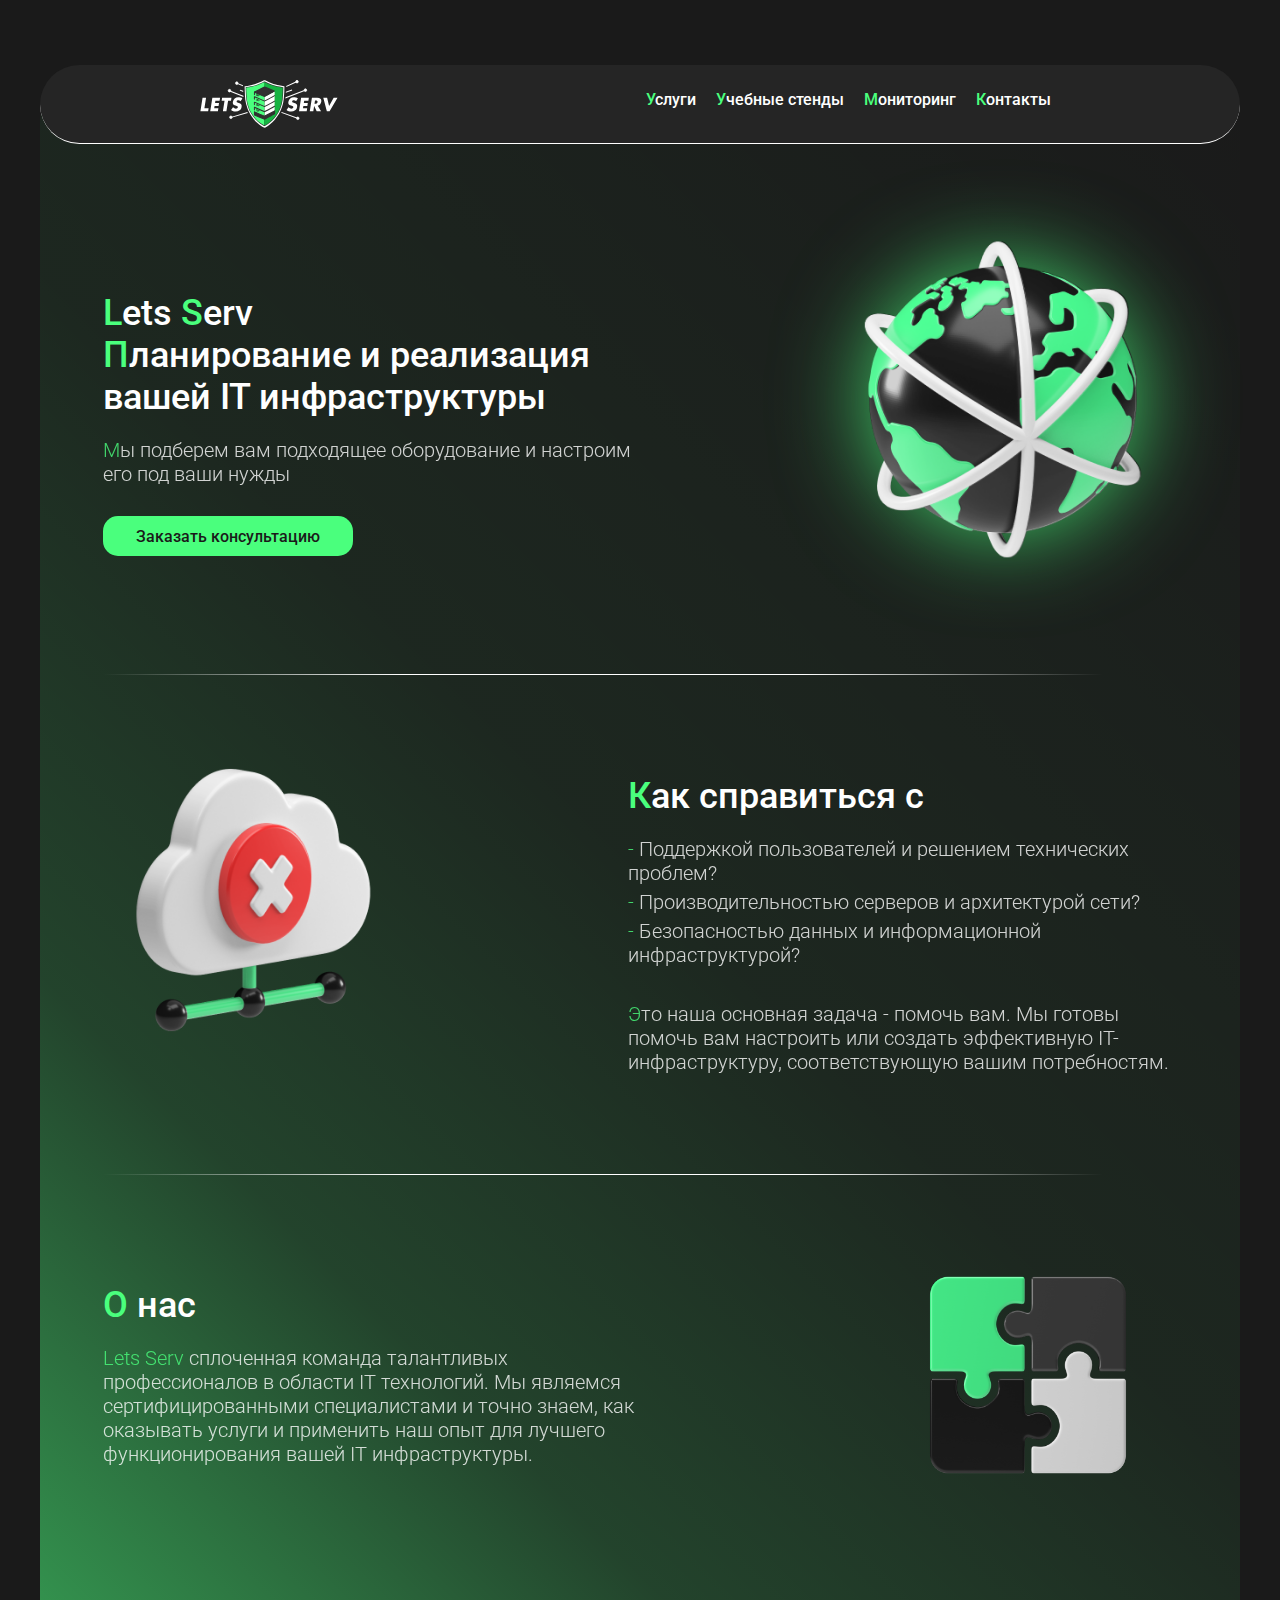
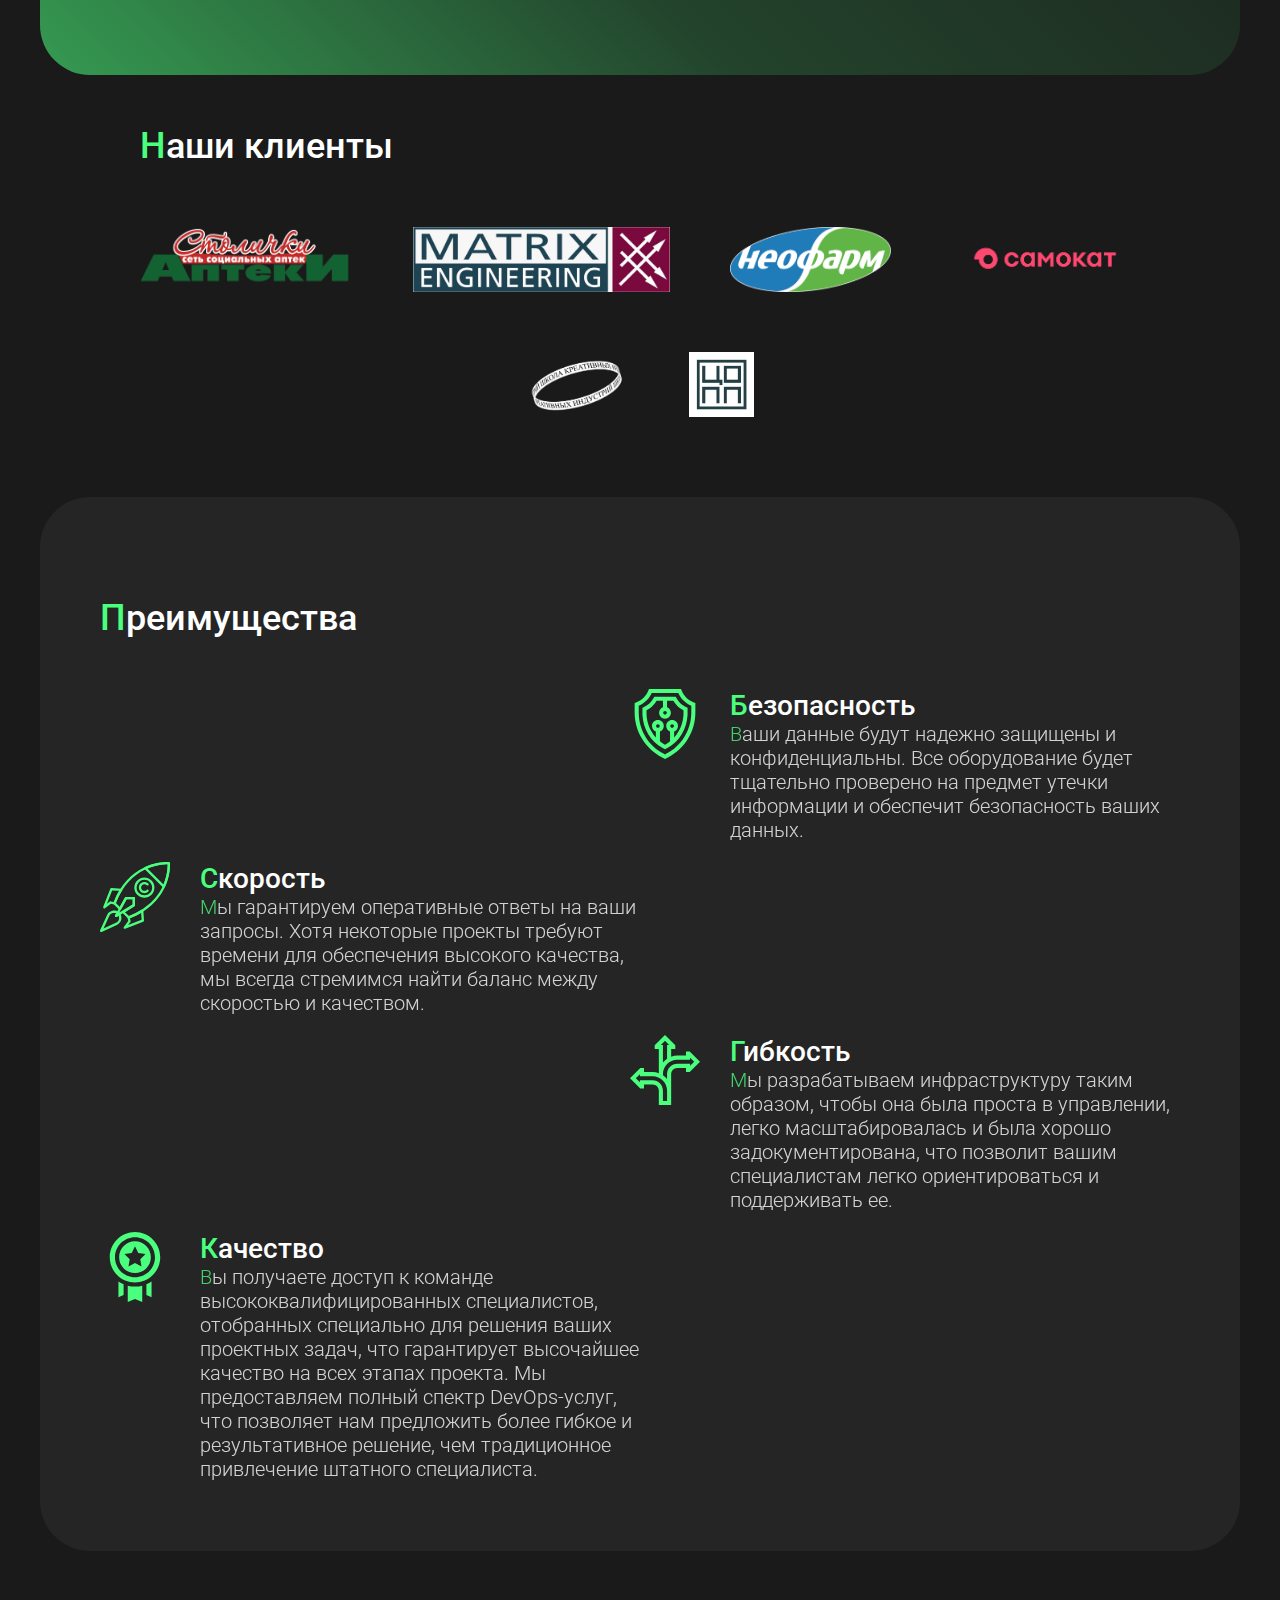
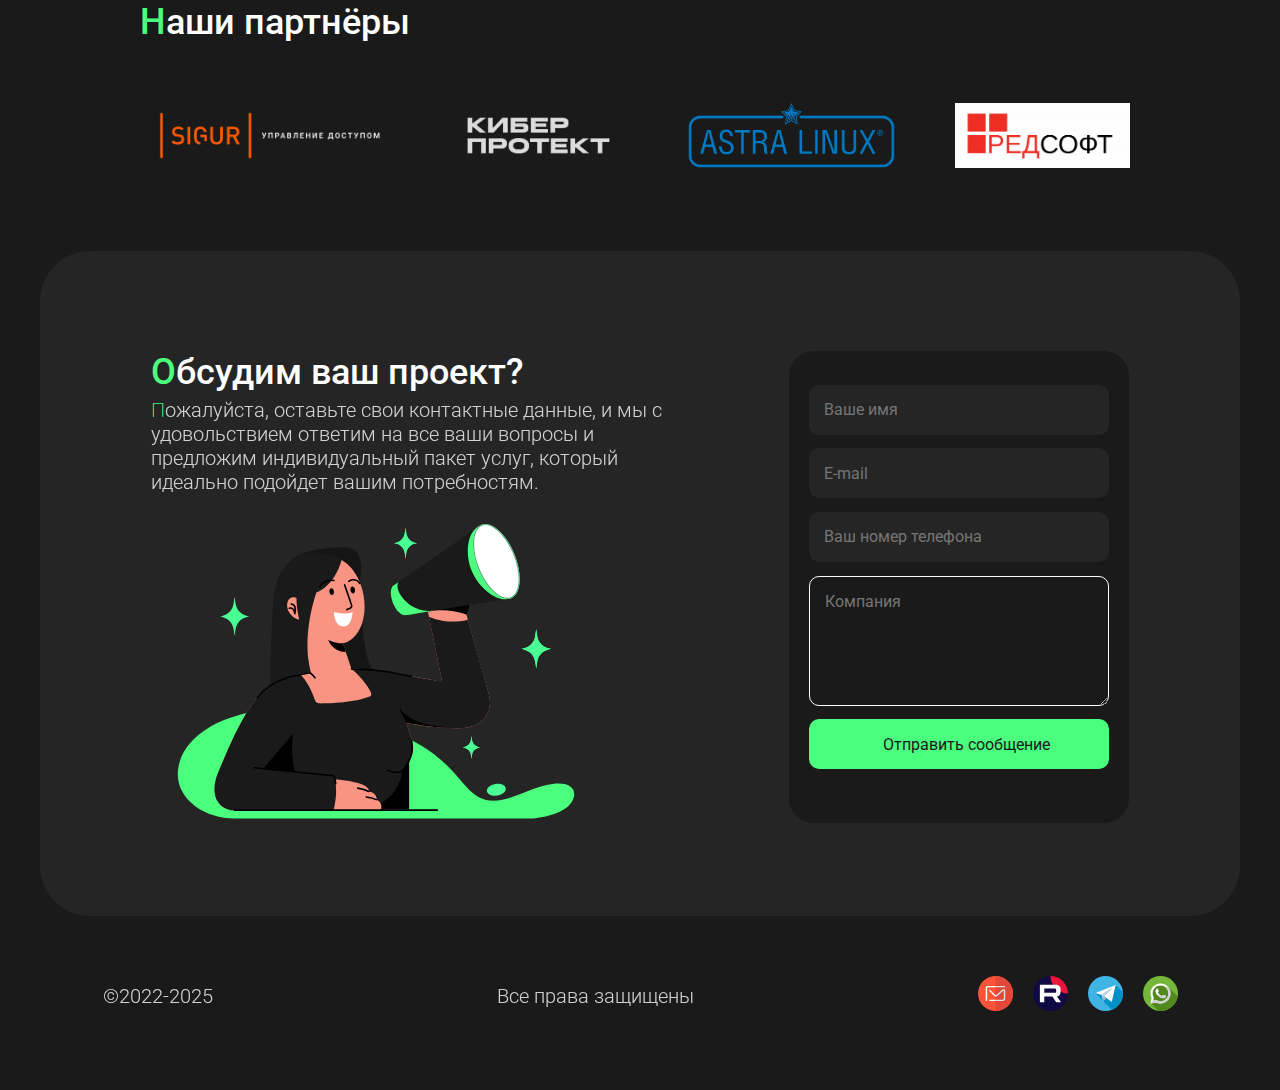
==== commit 0e9ac5da: "com25.24" ====
--- a/index.html
+++ b/index.html
@@ -320,11 +320,11 @@
             </p>
             <p><span>- </span> Производительностью серверов и архитектурой сети?</p>
             <p>
-              <span>- </span> Безопасностью данных и информационной инфраструктурой??
+              <span>- </span> Безопасностью данных и информационной инфраструктурой?
             </p>
             <p>
-              <span>М</span>ы для этого и нужны. Мы поможем настроить или
-              создать вашу IT-инфраструктуру.
+              <span>Э</span>то наша основная задача - помочь вам. Мы готовы помочь вам настроить или создать
+              эффективную IT-инфраструктуру, соответствующую вашим потребностям.
             </p>
           </div>
         </div>
@@ -335,7 +335,9 @@
           <h1><span>О</span> нас</h1>
           <p>
             <span>Lets Serv</span>
-            это сплоченная команда талантливых профессионалов в области IT технологий. Мы являемся сертифицированными специалистами и точно знаем, как оказывать услуги и применить наш опыт для лучшего функционирования вашей IT инфраструктуры.
+            сплоченная команда талантливых профессионалов в области IT технологий. Мы
+            являемся сертифицированными специалистами и точно знаем, как оказывать услуги и применить
+            наш опыт для лучшего функционирования вашей IT инфраструктуры.
           </p>
         </div>
         <img src="assets/imges/Puzzle.png" alt="" />
@@ -343,7 +345,7 @@
     </section>
     <section class="containret__our_partners standard_container bg_content indent"
     >
-      <h1><span>К</span>лиенты</h1>
+      <h1><span>Н</span>аши клиенты</h1>
       <div class="our_partners">
         <img src="assets/imges/logo.com/Stolichka.png" alt="" />
         <img src="assets/imges/logo.com/Matrix.jfif" alt="" />
@@ -370,9 +372,8 @@
           <div>
             <h1><span>Б</span>езопасность</h1>
             <p>
-              <span>В</span>аши данные всегда будут приватны и не разглашены.
-              Все оборудование будет надежно защищено и проверенно на утечку
-              информации.
+              <span>В</span>аши данные будут надежно защищены и конфиденциальны. Все оборудование будет тщательно
+              проверено на предмет утечки информации и обеспечит безопасность ваших данных.
             </p>
           </div>
         </div>
@@ -446,8 +447,9 @@
           <div>
             <h1><span>С</span>корость</h1>
             <p>
-              <span>В</span>ы всегда будите получать быстрые ответы от нас. Не
-              все проекты делаются быстро, что бы не потерять его качество.
+              <span>М</span>ы гарантируем оперативные ответы на ваши запросы. Хотя некоторые проекты требуют времени
+              для обеспечения высокого качества, мы всегда стремимся найти баланс между скоростью и
+              качеством.
             </p>
           </div>
         </div>
@@ -467,9 +469,9 @@
           <div>
             <h1><span>Г</span>ибкость</h1>
             <p>
-              <span>Н</span>астраиваем инфраструктуру так, чтобы она была легка
-              в управлении и масштабировании, с четкой документацией для ваших
-              внутренних специалистов
+              <span>М</span>ы разрабатываем инфраструктуру таким образом, чтобы она была проста в управлении, легко
+              масштабировалась и была хорошо задокументирована, что позволит вашим специалистам легко
+              ориентироваться и поддерживать ее.
             </p>
           </div>
         </div>
@@ -522,18 +524,17 @@
           <div>
             <h1><span>К</span>ачество</h1>
             <p>
-              <span>В</span>ы получаете доступ к специалистам с глубокой
-              экспертизой, подобранным под задачи проекта, что гарантирует
-              высокое качество на всех этапах. Мы охватываем все аспекты DevOps,
-              предлагая более гибкое и эффективное решение, чем штатный
-              специалист
+              <span>В</span>ы получаете доступ к команде высококвалифицированных специалистов, отобранных
+              специально для решения ваших проектных задач, что гарантирует высочайшее качество на всех
+              этапах проекта. Мы предоставляем полный спектр DevOps-услуг, что позволяет нам предложить
+              более гибкое и результативное решение, чем традиционное привлечение штатного специалиста.
             </p>
           </div>
         </div>
       </div>
     </section>
     <section class="containret__our_partners standard_container bg_content indent">
-      <h1><span>П</span>артнёры</h1>
+      <h1><span>Н</span>аши партнёры</h1>
       <div class="our_partners">
         <img src="assets/imges/logo.com/sigur.png" alt="" />
         <img style="filter: grayscale(1) brightness(1000%);" src="assets/imges/logo.com/Kiber.png" alt="" />
@@ -546,9 +547,9 @@
         <div class="text__form_content">
           <h1><span>О</span>бсудим ваш проект?</h1>
           <p>
-            <span>О</span>ставьте ваши контакты и мы ответим на все ваши
-            вопросы, а также подберем оптимальный набор услуг, который будет
-            соответствовать вашим потребностям.
+            <span>П</span>ожалуйста, оставьте свои контактные данные, и мы с удовольствием ответим на все ваши
+            вопросы и предложим индивидуальный пакет услуг, который идеально подойдет вашим
+            потребностям.
           </p>
           <div class="svg__form_content">
             <svg
@@ -734,8 +735,35 @@
       </div>
     </section>
     <footer class="footer standard_container bg_content indent">
-      <h1><span>L</span>ets <span>S</span>erv</h1>
-      <p>Все права защищены 2022-2024</p>
+      <div class="footer__not_all-p">
+        <p>©2022-2025</p>
+        <p>Все права защищены</p>
+        <div>
+          <a target="_blank" href="mailto:letsserv@yandex.ru">
+            <svg id="Layer_1" enable-background="new 0 0 250 250" viewBox="0 0 250 250" xmlns="http://www.w3.org/2000/svg"><g clip-rule="evenodd" fill-rule="evenodd"><path d="m250.4 124.9c0 68.9-55.7 124.8-124.6 125h-.8c-1 0-1.9 0-2.9 0-67.5-1.8-121.7-57-121.7-125s54.2-123.2 121.7-124.9h2.9.8c68.9.2 124.6 56 124.6 124.9z" fill="#ff5439"></path><path d="m189.5 70.6h-124.6c-5.2 0-9.4 4.2-9.4 9.4v94.4c0 1.4.6 2.6 1.5 3.5s2.2 1.5 3.5 1.5c2.8 0 5-2.2 5-5v-93.8h124c1.4 0 2.6-.6 3.5-1.5s1.5-2.2 1.5-3.5c0-2.8-2.2-5-5-5zm-18.6 28.8c-8.8 7.5-40.2 35.5-40.2 35.5-1.5 1.3-3.4 1.9-5.2 1.7-1.5-.2-2.9-.9-4-2l-36.2-37.2-7.3 6.8 39.5 40.9c2.1 2.3 5 3.5 7.9 3.6s5.8-.8 8.1-2.9l46.7-40.3c1.6-1.5 4.2-1.9 4.2 1.9v50.7c0 6.2-5 11.3-11.3 11.3h-91.5v10h91.8c11.7 0 21.1-9.5 21.1-21.1v-53.1c0-11.2-14.9-13.3-23.6-5.8z" fill="#fff"></path><path d="m250.4 124.9c0 68.9-55.7 124.8-124.6 125h-.4v-250h.4c68.9.3 124.6 56.1 124.6 125z" fill="#e24737"></path><g fill="#e1e1e1"><path d="m189.5 80.6h-64.1v-10h64.1c2.8 0 5 2.2 5 5 0 1.4-.6 2.6-1.5 3.5-.9 1-2.1 1.5-3.5 1.5z"></path><path d="m194.5 105.2v53.1c0 11.7-9.5 21.1-21.1 21.1h-48v-10h47.8c6.2 0 11.3-5 11.3-11.3v-50.7c0-3.8-2.6-3.4-4.2-1.9l-46.7 40.3c-2.3 2.1-5.2 3-8.1 2.9v-12.2c1.8.2 3.8-.3 5.2-1.7 0 0 31.4-28 40.2-35.5 8.7-7.4 23.6-5.3 23.6 5.9z"></path></g></g></svg>
+        </a>
+        <a target="_blank" href="https://rutube.ru/channel/26784998/">
+          <svg width="132" height="132" viewBox="0 0 132 132" fill="none" xmlns="http://www.w3.org/2000/svg">
+            <g clip-path="url(#clip0_519_1980)">
+            <rect width="132" height="132" fill="#100943"/>
+            <path d="M132 66.0001C168.451 66.0001 198 36.4508 198 3.05176e-05C198 -36.4508 168.451 -66 132 -66C95.5492 -66 66 -36.4508 66 3.05176e-05C66 36.4508 95.5492 66.0001 132 66.0001Z" fill="#ED143B"/>
+            <path d="M81.5361 62.9865H42.5386V47.5547H81.5361C83.814 47.5547 85.3979 47.9518 86.1928 48.6451C86.9877 49.3385 87.4801 50.6245 87.4801 52.5031V58.0441C87.4801 60.0234 86.9877 61.3094 86.1928 62.0028C85.3979 62.6961 83.814 62.9925 81.5361 62.9925V62.9865ZM84.2115 33.0059H26V99H42.5386V77.5294H73.0177L87.4801 99H106L90.0546 77.4287C95.9333 76.5575 98.573 74.756 100.75 71.7869C102.927 68.8179 104.019 64.071 104.019 57.7359V52.7876C104.019 49.0303 103.621 46.0613 102.927 43.7857C102.233 41.51 101.047 39.5307 99.362 37.7528C97.5824 36.0698 95.6011 34.8845 93.2223 34.0904C90.8435 33.3971 87.8716 33 84.2115 33V33.0059Z" fill="white"/>
+            </g>
+            <defs>
+            <clipPath id="clip0_519_1980">
+            <rect width="132" height="132" rx="66" fill="white"/>
+            </clipPath>
+            </defs>
+            </svg>  
+        </a>
+        <a target="_blank" href="https://t.me/+79157792861">
+          <svg version="1.1" id="Capa_10" xmlns="http://www.w3.org/2000/svg" xmlns:xlink="http://www.w3.org/1999/xlink" x="0px" y="0px" viewBox="0 0 512 512" style="enable-background:new 0 0 512 512;" xml:space="preserve"><circle style="fill:#41B4E6;" cx="255.997" cy="256" r="255.997"></circle><path style="fill:#0091C8;" d="M512,256.003c0-6.238-0.235-12.419-0.673-18.546L405.228,131.36L106.772,248.759l114.191,114.192 l1.498,5.392l1.939-1.955l0.008,0.008l-1.947,1.947L348.778,494.66C444.298,457.5,512,364.663,512,256.003z"></path><polygon style="fill:#FFFFFF;" points="231.138,293.3 346.829,380.647 405.228,131.36 106.771,248.759 197.588,278.84 363.331,167.664 "></polygon><polygon style="fill:#D2D2D7;" points="197.588,278.84 222.461,368.344 231.138,293.3 363.331,167.664 "></polygon><polygon style="fill:#B9B9BE;" points="268.738,321.688 222.461,368.344 231.138,293.3 "></polygon></svg>
+      </a>
+      <a target="_blank" href="https://wa.me/79157792861?text=Привет! Хочу записаться на консультацию">
+          <svg version="1.1" id="Layer_19" xmlns="http://www.w3.org/2000/svg" xmlns:xlink="http://www.w3.org/1999/xlink" x="0px" y="0px" viewBox="0 0 512 512" style="enable-background:new 0 0 512 512;" xml:space="preserve"><circle style="fill:#75B73B;" cx="256" cy="256" r="256"></circle><path style="fill:#52891D;" d="M360.241,151.826c-14.843-3.712-36.671-16.532-50.8-21.671 c-55.165-17.239-129.293-3.448-149.98,60.337c-1.724,1.724-5.172,1.724-6.896,1.724c-41.374,48.269-13.791,106.882-17.239,160.323 c-1.177,18.839-11.083,35.497-23.831,49.588l107.282,107.17C230.931,511.067,243.355,512,256,512 c126.436,0,231.452-91.665,252.247-212.161L360.241,151.826z"></path><g><path style="fill:#FFFFFF;" d="M248.837,108.447c-78.029,3.712-139.604,68.696-139.369,146.811 c0.072,23.792,5.816,46.249,15.95,66.095l-15.557,75.514c-0.841,4.086,2.843,7.663,6.901,6.701l73.995-17.53 c19.011,9.471,40.364,14.939,62.962,15.284c79.753,1.219,146.251-62.105,148.74-141.829 C405.121,174.035,334.591,104.362,248.837,108.447L248.837,108.447z M337.13,335.936c-21.669,21.669-50.483,33.604-81.13,33.604 c-17.944,0-35.126-4.027-51.066-11.966l-10.302-5.134l-45.37,10.747l9.549-46.356l-5.075-9.943 c-8.276-16.206-12.472-33.728-12.472-52.084c0-30.648,11.935-59.459,33.604-81.13c21.476-21.478,50.759-33.604,81.134-33.604 c30.644,0,59.458,11.935,81.127,33.604c21.669,21.669,33.604,50.483,33.604,81.127C370.735,285.177,358.607,314.459,337.13,335.936 L337.13,335.936z"></path><path style="fill:#FFFFFF;" d="M327.115,286.582l-28.384-8.149c-3.729-1.069-7.749-0.01-10.468,2.76l-6.942,7.07 c-2.926,2.984-7.366,3.941-11.24,2.374c-13.427-5.434-41.672-30.548-48.881-43.106c-2.084-3.624-1.739-8.152,0.817-11.462 l6.058-7.839c2.374-3.07,2.874-7.197,1.305-10.747l-11.941-27.008c-2.86-6.468-11.126-8.352-16.527-3.784 c-7.921,6.701-17.32,16.88-18.461,28.16c-2.015,19.887,6.515,44.954,38.762,75.055c37.257,34.778,67.094,39.369,86.523,34.664 c11.019-2.667,19.825-13.365,25.379-22.126C336.906,296.467,333.91,288.535,327.115,286.582L327.115,286.582z"></path></g><g><path style="fill:#D1D1D1;" d="M356.004,147.708l-22.223,22.778c1.131,1.045,2.257,2.096,3.351,3.191 c21.67,21.669,33.604,50.483,33.604,81.127c0,30.375-12.128,59.656-33.604,81.134c-21.669,21.669-50.483,33.604-81.13,33.604 c-17.944,0-35.125-4.027-51.066-11.966l-10.302-5.134l-45.37,10.747l0.938-4.553l-40.174,41.172 c0.886,2.663,3.705,4.475,6.734,3.758l73.995-17.53c19.011,9.471,40.364,14.939,62.962,15.284 c79.753,1.219,146.253-62.105,148.74-141.829C403.834,215.357,385.686,175.435,356.004,147.708z"></path><path style="fill:#D1D1D1;" d="M327.115,286.582l-28.384-8.149c-3.729-1.069-7.749-0.01-10.468,2.76l-6.942,7.07 c-2.926,2.984-7.366,3.941-11.24,2.374c-7.756-3.139-20.451-12.845-31.185-22.904l-19.732,20.225 c0.677,0.648,1.352,1.295,2.05,1.948c37.257,34.778,67.094,39.369,86.523,34.664c11.019-2.667,19.825-13.365,25.379-22.126 C336.906,296.467,333.91,288.535,327.115,286.582z"></path></g></svg>
+      </a>
+        </div>
+      </div>
     </footer>
     <script src="assets/js/index.js"></script>
   </body>
--- a/assets/styles/main.min.css
+++ b/assets/styles/main.min.css
@@ -116,9 +116,11 @@
   margin-left: 60px;
 }
 
+
+
 p, pre {
   opacity: 0.8;
-  
+
 }
 
 .op__ {
@@ -308,18 +310,6 @@
   margin-top: 20px;
 }
 
-.map__content_form > a
-{
-    margin-left: -10px;
-}
-
-.map__content_form > a > svg
-{
-    width: 50px;
-    height: 50px;
-    margin: 30px 10px 10px 10px;
-}
-
 .footer {
   display: flex;
   align-items: flex-start;
@@ -329,6 +319,7 @@
   flex-wrap: wrap;
   flex-direction: column;
   justify-content: center;
+  margin: 0;
 }
 
 .footer > div, .footer > p {
@@ -347,6 +338,12 @@
 .footer > div, .wrapper__advantages {
   display: flex;
   justify-content: space-between;
+}
+
+.footer > div > a > svg
+{
+    width: 35px;
+    height: 35px;
 }
 
 .wrapper__advantages {
@@ -416,6 +413,37 @@
   display: block;
 }
 
+.footer__not_all-p {
+  display: flex;
+  align-items: center;
+  width: 100%;
+  height: auto;
+}
+
+.footer__not_all-p > div {
+  display: flex;
+  justify-content: space-between;
+}
+
+.footer__not_all-p > div > a:not(:first-child) {
+  margin-left: 20px;
+}
+
+.footer__not_all-p > div > a > svg {
+  width: 35px;
+  height: 35px;
+}
+
+@media (max-width: 768px) {
+  .footer > div {
+    flex-direction: column;
+  }
+  .footer > div > a {
+    margin-left: 0;
+    margin-top: 20px;
+  }
+}
+
 @media (max-width: 426px) {
   .map__content_form > iframe{
       display: block !important;
--- a/assets/styles/index.css
+++ b/assets/styles/index.css
@@ -188,7 +188,7 @@
 .text__solving_problemsabout_content-compani
 {
     min-width: 10px;
-    max-width: 345px;
+    max-width: 550px;
     width: 100%;
 }
 
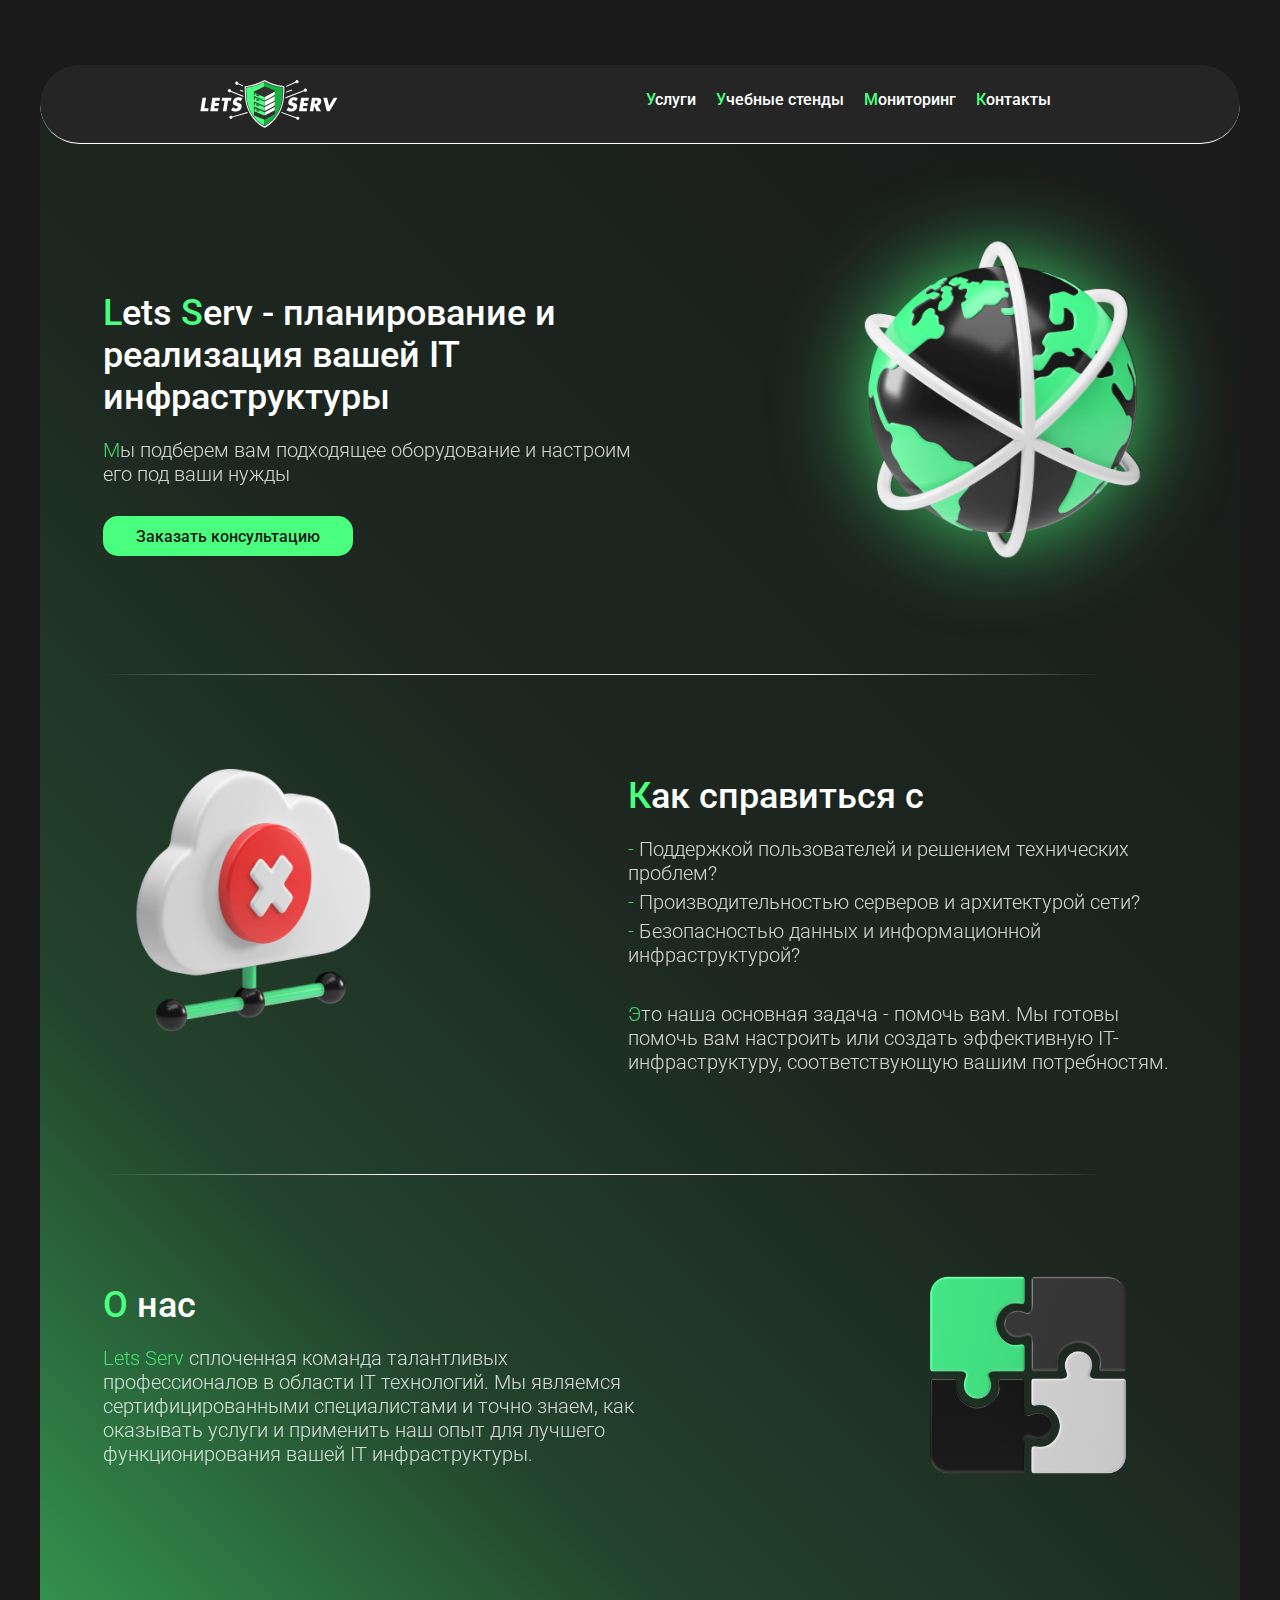
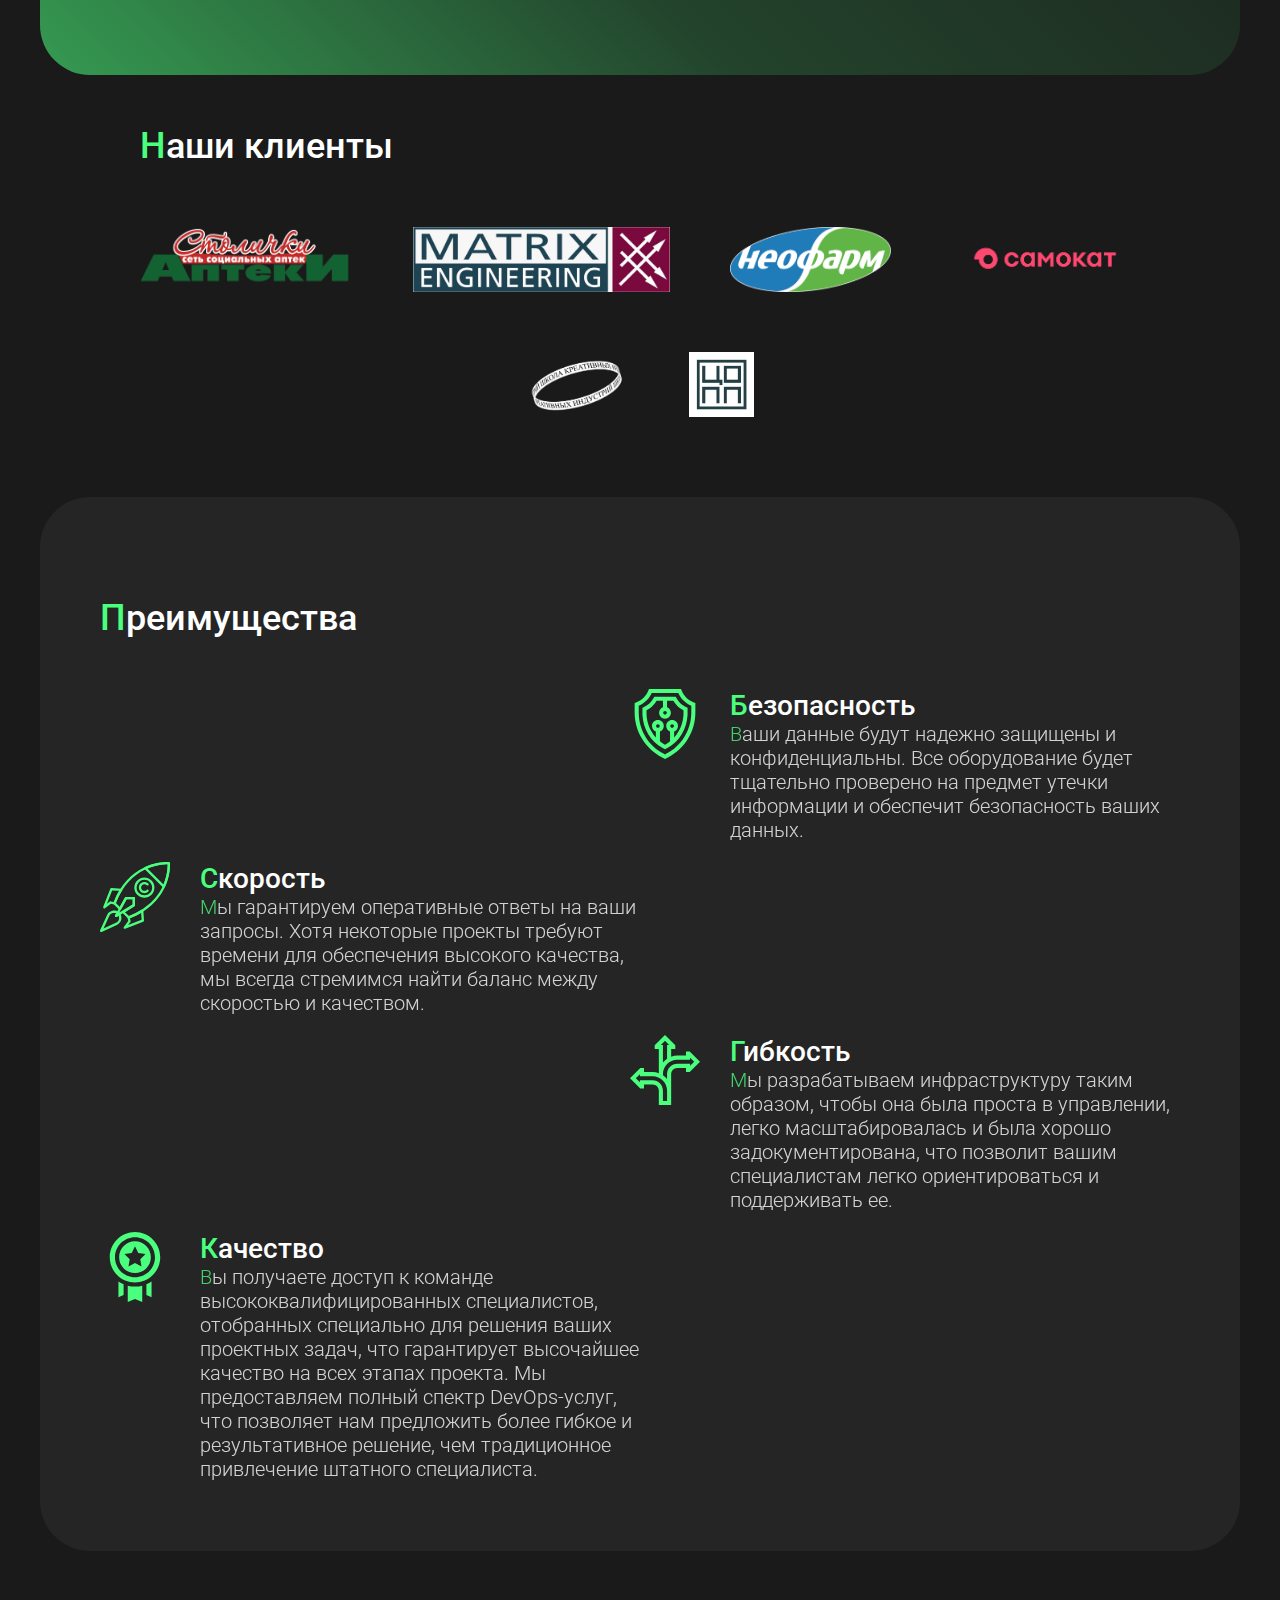
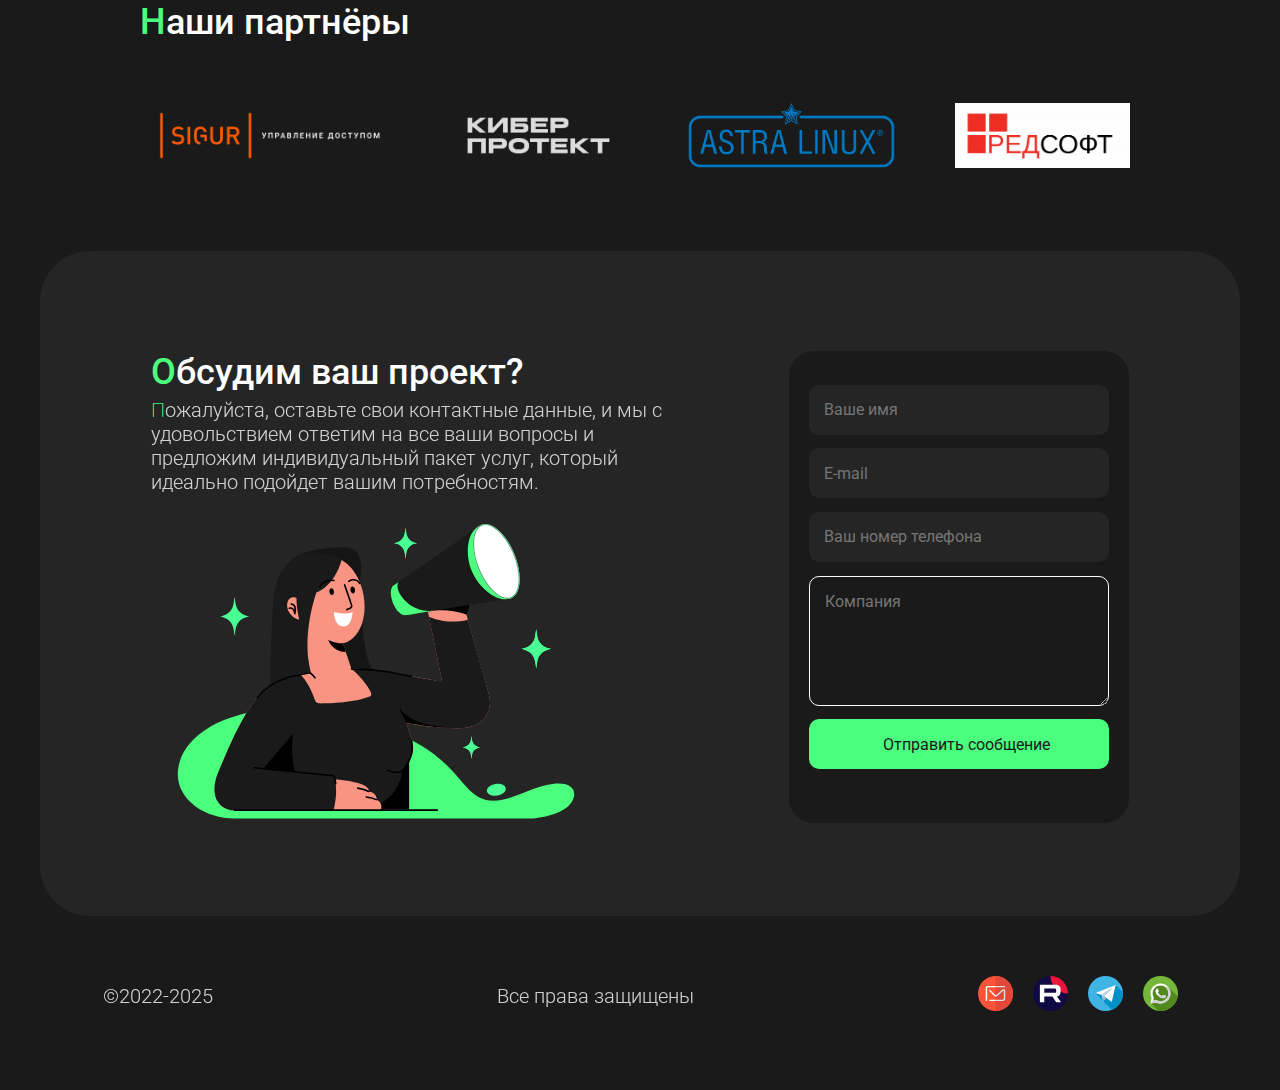
==== commit 567f44c7: "com25.30" ====
--- a/index.html
+++ b/index.html
@@ -292,8 +292,7 @@
     <section class="container__about bg_content standard_container container__bg_gradient indent">
       <div class="contetn__about_one standard_content content_info">
         <div class="text__solving_problemsabout_content-info">
-          <h1><span>L</span>ets <span>S</span>erv</h1>
-          <h2><span>П</span>ланирование и реализация вашей IT инфраструктуры</h2>
+          <h1><span>L</span>ets <span>S</span>erv - планирование и реализация вашей IT инфраструктуры</h1>
           <p>
             <span>М</span>ы подберем вам подходящее оборудование и настроим его
             под ваши нужды
--- a/assets/styles/main.min.css
+++ b/assets/styles/main.min.css
@@ -442,6 +442,9 @@
     margin-left: 0;
     margin-top: 20px;
   }
+  .footer__not_all-p > div {
+    margin-top: 20px;
+  }
 }
 
 @media (max-width: 426px) {
